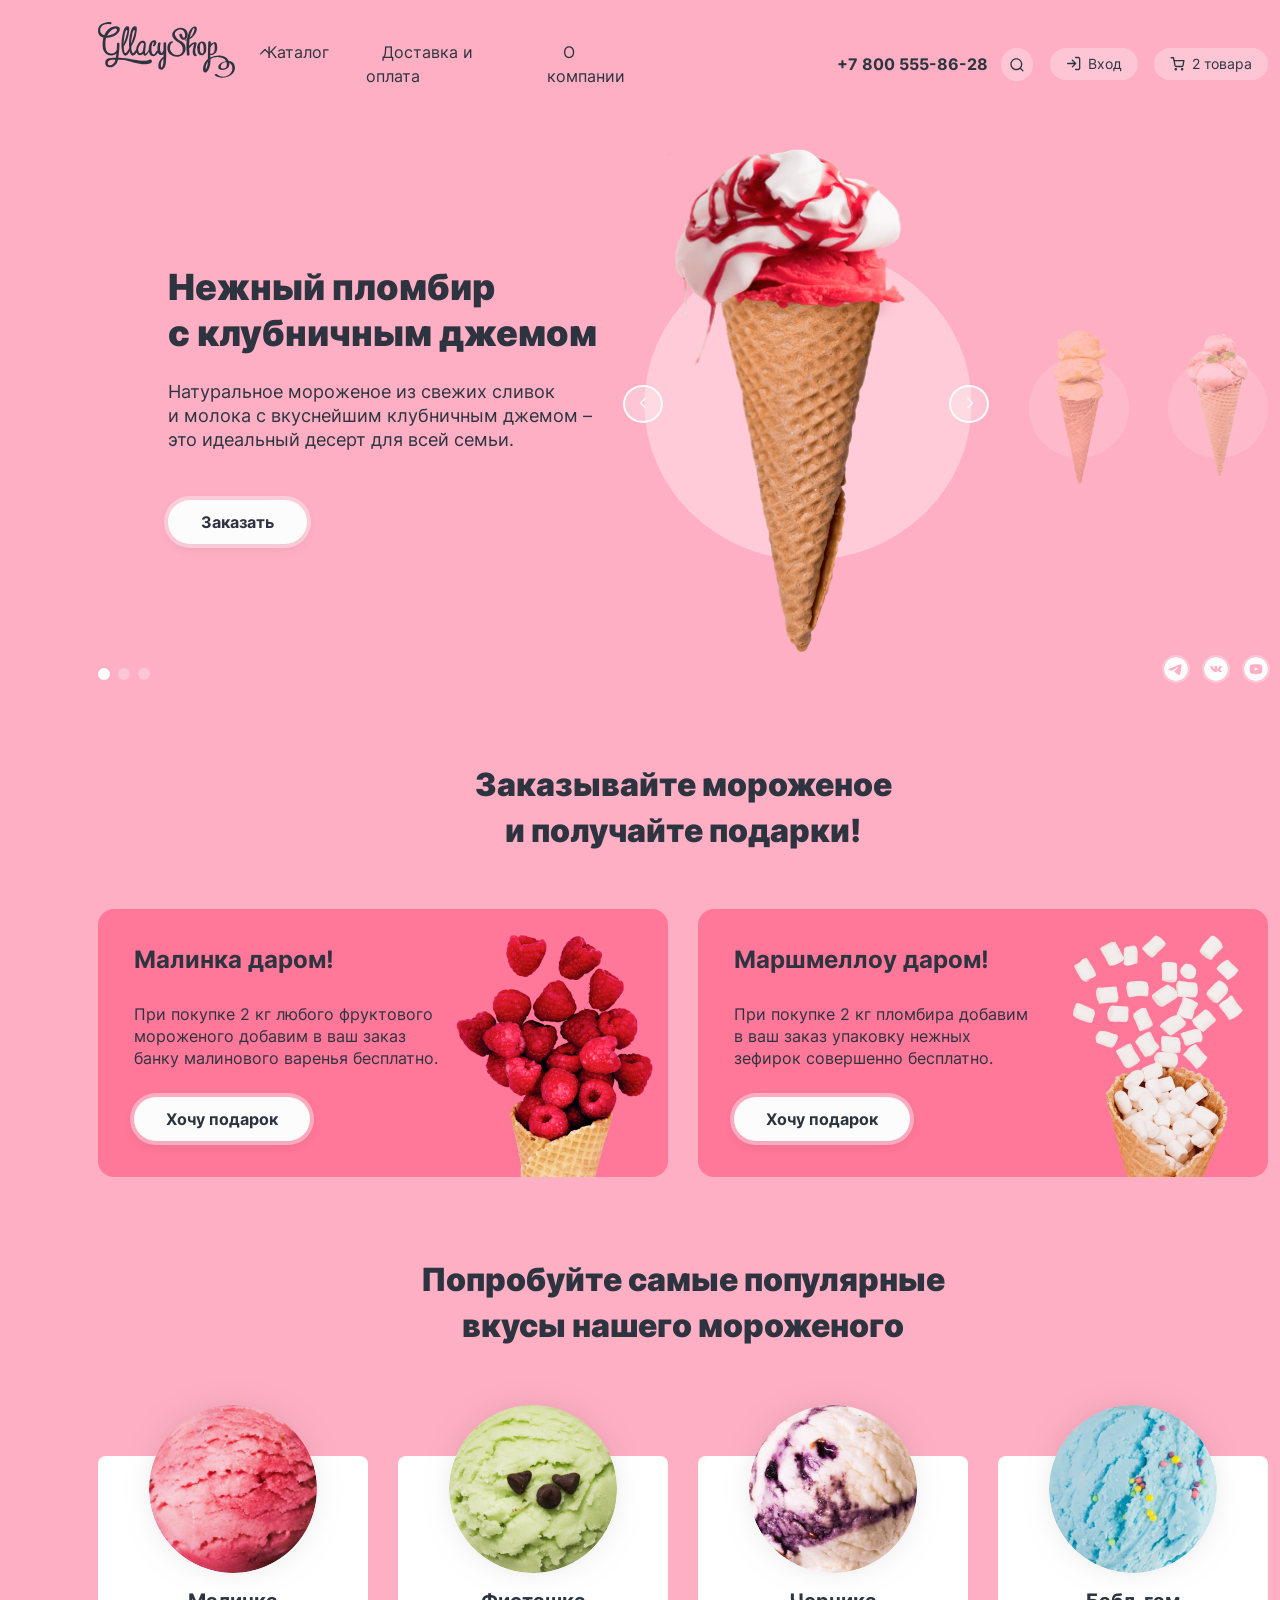
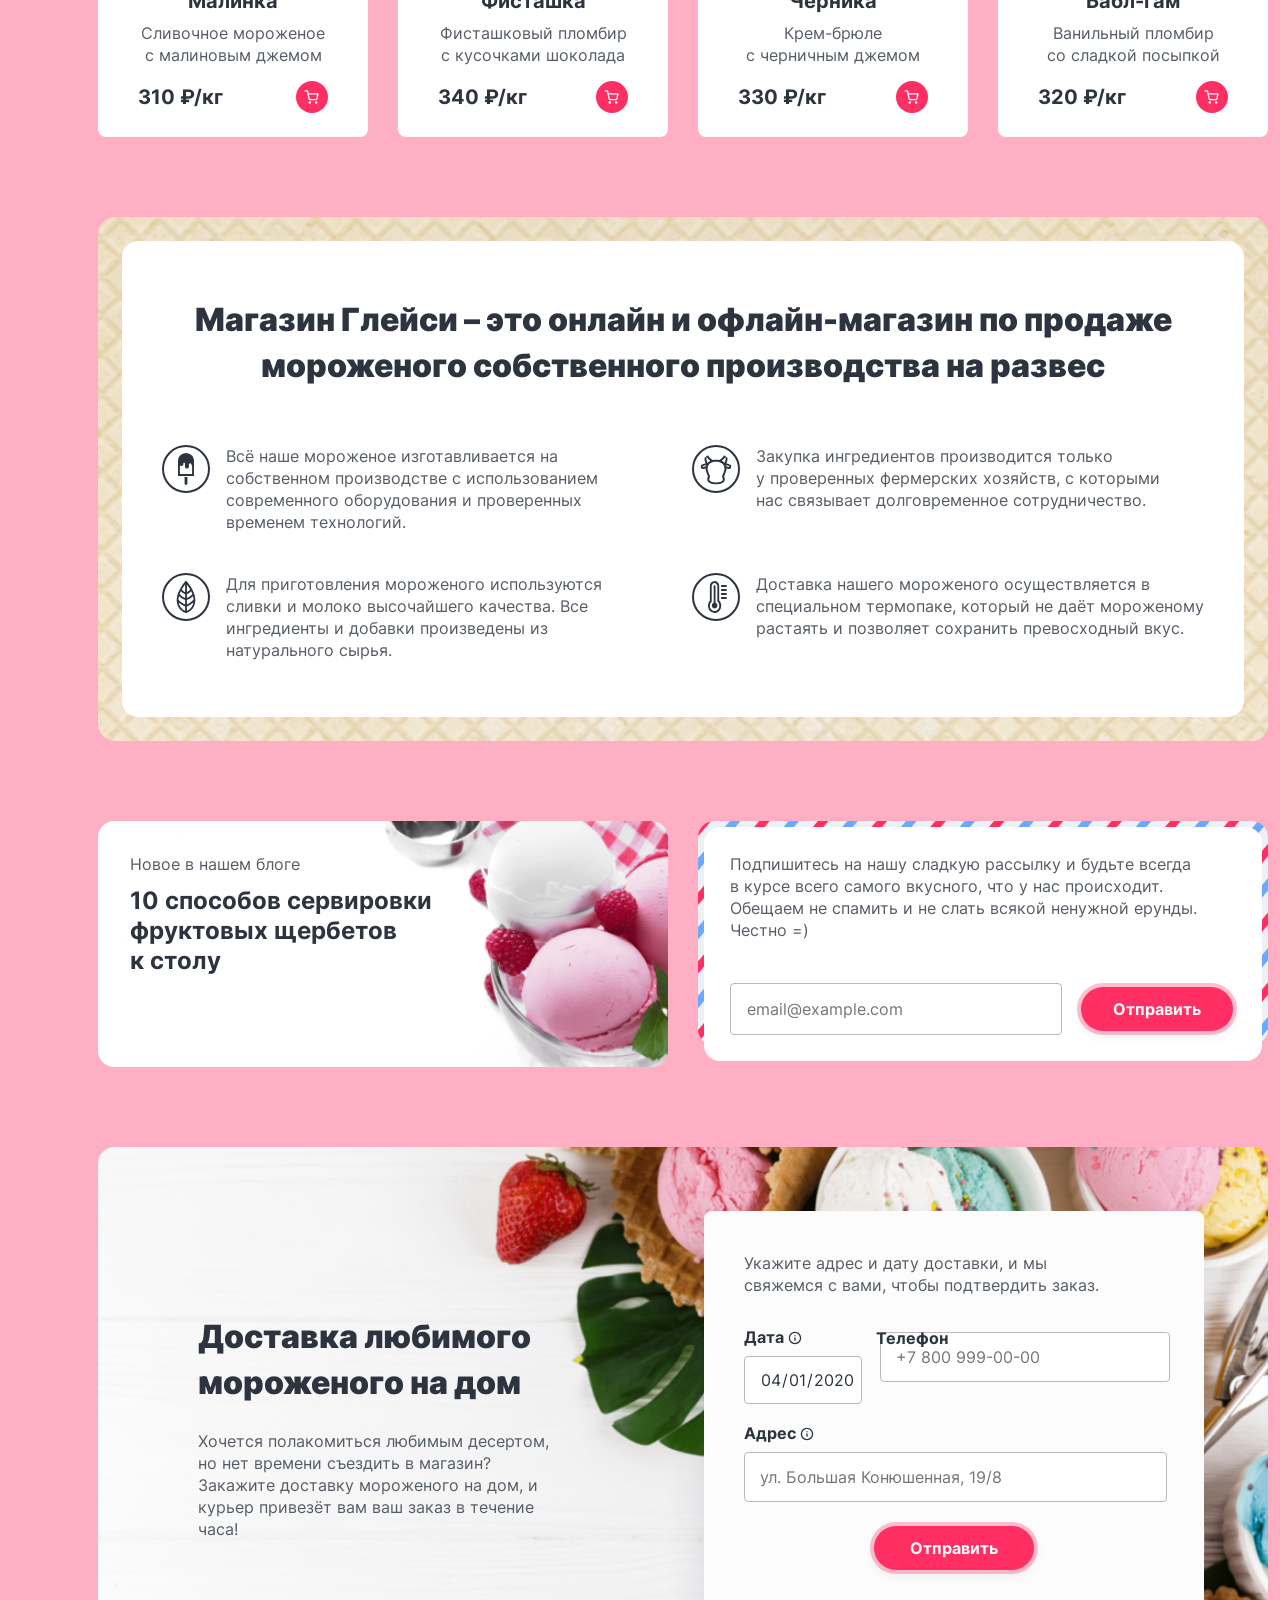
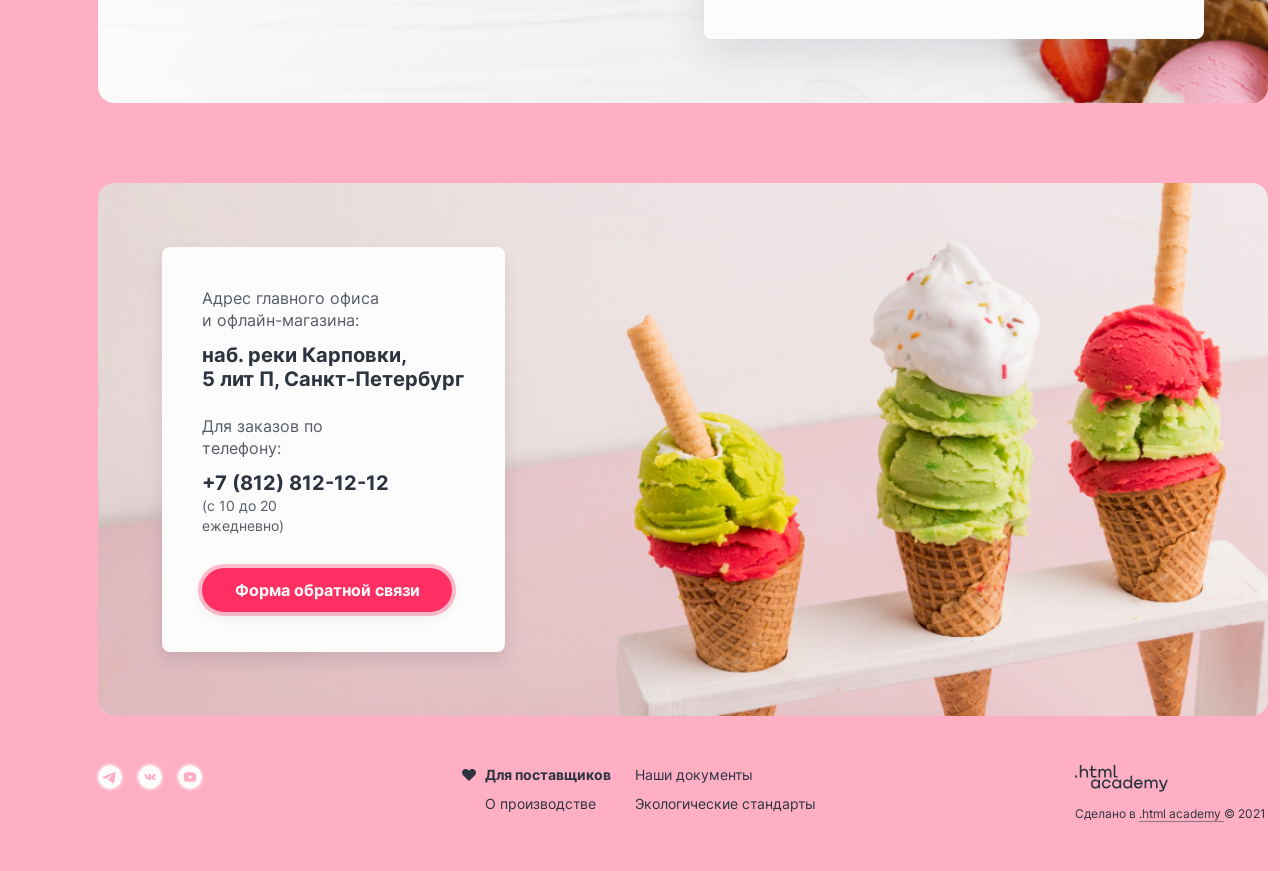
==== index.html @ 8f86711b "pixel-perfect: popovers + modal window" ====
<!DOCTYPE html>
<html lang="ru">
  <head>
    <meta charset="utf-8" />
    <meta name="viewport" content="width=device-width, initial-scale=1" />
    <title>HTML Academy: Глейси</title>
    <link rel="stylesheet" href="styles/styles.css" />
    <link rel="icon" href="favicon.ico" />
    <link rel="icon" type="image/png" href="images/favicon-32x32.png" />
  </head>
  <body class="slider-1">
    <header class="main-header">
      <div class="container">
        <nav class="navigation">
          <div class="main-navigation">
            <a class="main-logo" href="#">
              <img
                class="logo"
                src="images/logo-gllacy.svg"
                alt="Логотип магазина мороженного Глейси."
              />
            </a>
            <ul class="main-navigation-list">
              <!-- При добавлении класса active кнопка будет розовой + появится popover -->
              <li
                class="main-navigation-item tabs-item tabs-item--active tabs-item--dropdown"
              >
                <a
                  class="main-navigation-link tabs-item-link"
                  href="catalog.html"
                >
                  Каталог
                  <svg
                    class="dropdown-item-svg"
                    aria-label="Развернуть список."
                    xmlns="http://www.w3.org/2000/svg"
                    width="16"
                    height="17"
                    viewBox="0 0 16 17"
                    fill="none"
                  >
                    <path
                      fill-rule="evenodd"
                      clip-rule="evenodd"
                      d="M3.80812 7.05317C3.54777 6.79282 3.12566 6.79282 2.86531 7.05317C2.60496 7.31352 2.60496 7.73563 2.86531 7.99598L7.52565 12.6563C7.52771 12.6584 7.52979 12.6606 7.53189 12.6626C7.66259 12.7933 7.83404 12.8584 8.00534 12.8579C8.1753 12.8574 8.34511 12.7923 8.47478 12.6626C8.47687 12.6606 8.47894 12.6585 8.48099 12.6564L13.1414 7.99598C13.4017 7.73563 13.4017 7.31352 13.1414 7.05317C12.881 6.79282 12.4589 6.79282 12.1986 7.05317L8.00334 11.2484L3.80812 7.05317Z"
                      fill="#2D3440"
                    /></svg
                ></a>
                <!-- Catalog Dropdown List -->
                <div class="popover-dropdown popover-dropdown-close">
                  <ul class="tabs-dropdown-list">
                    <li class="tabs-dropdown-item new-items">
                      <a class="tabs-dropdown-item-link new-items-link" href="#"
                        >Новинки</a
                      >
                    </li>
                    <li class="tabs-dropdown-item">
                      <a class="tabs-dropdown-item-link" href="catalog.html"
                        >Сливочное</a
                      >
                    </li>
                    <li class="tabs-dropdown-item">
                      <a class="tabs-dropdown-item-link" href="">Щербеты</a>
                    </li>
                    <li class="tabs-dropdown-item">
                      <a class="tabs-dropdown-item-link" href=""
                        >Фруктовый лед</a
                      >
                    </li>
                    <li class="tabs-dropdown-item">
                      <a class="tabs-dropdown-item-link" href="">Мелорин</a>
                    </li>
                  </ul>
                </div>
              </li>
              <li class="main-navigation-item">
                <a class="main-navigation-link" href="">Доставка и оплата</a>
              </li>
              <li class="main-navigation-item">
                <a class="main-navigation-link" href="">О компании</a>
              </li>
            </ul>
          </div>
          <div class="user-navigation">
            <a class="contacts-phone" href="tel:+78005558628"
              >+7 800 555-86-28</a
            >
            <ul class="user-navigation-list">
              <!-- При добавлении класса active кнопка будет розовой + появится popover -->
              <li class="user-navigation-item user-navigation-item-search">
                <a
                  class="user-navigation-link user-navigation-link-search"
                  href="#"
                >
                  <svg
                    class="search"
                    aria-label="Поиск."
                    xmlns="http://www.w3.org/2000/svg"
                    width="16"
                    height="17"
                    viewBox="0 0 16 17"
                    fill="none"
                  >
                    <path
                      fill-rule="evenodd"
                      clip-rule="evenodd"
                      d="M2.66329 8.18794C2.66329 5.61061 4.75263 3.52128 7.32996 3.52128C9.90729 3.52128 11.9966 5.61061 11.9966 8.18794C11.9966 9.44522 11.4994 10.5864 10.6909 11.4255C10.6681 11.443 10.6461 11.4623 10.6252 11.4832C10.6043 11.5041 10.585 11.5261 10.5675 11.5489C9.72835 12.3574 8.58722 12.8546 7.32996 12.8546C4.75263 12.8546 2.66329 10.7653 2.66329 8.18794ZM11.0751 12.8759C10.0486 13.697 8.74662 14.1879 7.32996 14.1879C4.01625 14.1879 1.32996 11.5017 1.32996 8.18794C1.32996 4.87423 4.01625 2.18794 7.32996 2.18794C10.6437 2.18794 13.33 4.87423 13.33 8.18794C13.33 9.60463 12.839 10.9066 12.0179 11.9331L14.468 14.3832C14.7284 14.6436 14.7284 15.0657 14.468 15.326C14.2077 15.5864 13.7855 15.5864 13.5252 15.326L11.0751 12.8759Z"
                      fill="#2D3440"
                    />
                  </svg>
                </a>

                <!-- Все Popovers появляются при классе active -->
                <!-- Popover Search -->
                <div class="popover popover-search">
                  <div class="popover-search-content">
                    <div class="container-search-form">
                      <form
                        class="search-form"
                        action="https://echo.htmlacademy.ru/"
                        method="get"
                      >
                        <label class="search-label" for="search-gllacy">
                          <span class="visually-hidden">Search</span>
                          <input
                            class="field field-search"
                            type="search"
                            placeholder="Поиск по сайту"
                            name="search-gllacy"
                            id="search-gllacy"
                            required
                          />
                        </label>
                      </form>
                    </div>
                    <!-- При добавлении класса invalid для input - будет состояние ошибки -->

                    <!-- Disabled -->
                  </div>
                </div>
              </li>
              <!-- При добавлении класса active кнопка будет розовой + появится popover -->
              <li class="user-navigation-item user-navigation-item-enter">
                <a
                  class="user-navigation-link user-navigation-link-enter"
                  href="#"
                  ><svg
                    class="enter"
                    aria-label="Вход."
                    xmlns="http://www.w3.org/2000/svg"
                    width="16"
                    height="17"
                    viewBox="0 0 16 17"
                    fill="none"
                  >
                    <path
                      fill-rule="evenodd"
                      clip-rule="evenodd"
                      d="M9 2.52461C9 2.15642 9.29848 1.85794 9.66667 1.85794H12.3333C12.8638 1.85794 13.3725 2.06865 13.7475 2.44373C14.1226 2.8188 14.3333 3.32751 14.3333 3.85794V13.1913C14.3333 13.7217 14.1226 14.2304 13.7475 14.6055C13.3725 14.9806 12.8638 15.1913 12.3333 15.1913H9.66667C9.29848 15.1913 9 14.8928 9 14.5246C9 14.1564 9.29848 13.8579 9.66667 13.8579H12.3333C12.5101 13.8579 12.6797 13.7877 12.8047 13.6627C12.9298 13.5377 13 13.3681 13 13.1913V3.85794C13 3.68113 12.9298 3.51156 12.8047 3.38654C12.6797 3.26151 12.5101 3.19127 12.3333 3.19127H9.66667C9.29848 3.19127 9 2.8928 9 2.52461ZM5.86189 4.71987C6.12224 4.45952 6.54435 4.45952 6.8047 4.71987L10.1338 8.04897C10.1509 8.06579 10.1671 8.08353 10.1824 8.1021C10.2142 8.1409 10.2411 8.18246 10.2628 8.22589C10.3079 8.31575 10.3333 8.41721 10.3333 8.52461C10.3333 8.63323 10.3074 8.73579 10.2613 8.8264C10.241 8.86635 10.2164 8.90469 10.1876 8.94072C10.1708 8.96172 10.1527 8.98169 10.1335 9.0005L6.8047 12.3293C6.54435 12.5897 6.12224 12.5897 5.86189 12.3293C5.60154 12.069 5.60154 11.6469 5.86189 11.3865L8.05715 9.19127H1.66667C1.29848 9.19127 1 8.8928 1 8.52461C1 8.15642 1.29848 7.85794 1.66667 7.85794H8.05715L5.86189 5.66268C5.60154 5.40233 5.60154 4.98022 5.86189 4.71987Z"
                      fill="#2D3440"
                    /></svg
                  >Вход</a
                >
                <!-- Popover Enter -->
                <div class="popover popover-enter">
                  <div class="popover-enter-content">
                    <h2 class="popover-title">Личный кабинет</h2>
                    <div class="container-enter-form">
                      <form
                        class="enter-form"
                        action="https://echo.htmlacademy.ru/"
                        method="post"
                      >
                        <label class="enter-label" for="enter-gllacy">
                          <span class="visually-hidden">Email</span>
                          <input
                            class="field field-enter"
                            type="email"
                            placeholder="email@example.com"
                            name="enter-gllacy"
                            id="enter-gllacy"
                            required
                          />
                        </label>

                        <label class="enter-label" for="password-gllacy">
                          <span class="visually-hidden">Password</span>
                          <input
                            class="field field-enter field-enter-password"
                            type="password"
                            placeholder=""
                            name="password-gllacy"
                            id="password-gllacy"
                            required
                          />
                        </label>
                        <div class="popover-enter-bottom">
                          <button
                            class="popover-enter-button pink-button"
                            type="submit"
                          >
                            Войти
                          </button>
                          <div class="popover-help">
                            <a
                              class="popover-help-link restore-password"
                              href=""
                              >Забыли пароль?</a
                            >
                            <a class="popover-help-link registration" href=""
                              >Регистрация</a
                            >
                          </div>
                        </div>
                      </form>
                    </div>

                    <!-- При добавлении класса invalid для input - будет состояние ошибки -->
                  </div>
                </div>
              </li>
              <!-- При добавлении класса active кнопка будет розовой + появится popover -->
              <li class="user-navigation-item user-navigation-item-cart">
                <a
                  class="user-navigation-link user-navigation-link-cart"
                  href="#"
                  ><svg
                    class="cart"
                    aria-label="Корзина."
                    xmlns="http://www.w3.org/2000/svg"
                    width="16"
                    height="17"
                    viewBox="0 0 16 17"
                    fill="none"
                  >
                    <path
                      fill-rule="evenodd"
                      clip-rule="evenodd"
                      d="M1.16667 2.10794C0.798477 2.10794 0.5 2.40642 0.5 2.77461C0.5 3.1428 0.798477 3.44127 1.16667 3.44127H2.93794L3.40537 5.77666C3.40821 5.79461 3.41176 5.81232 3.416 5.82976L4.38338 10.6631L4.3835 10.6637C4.46706 11.0837 4.69562 11.4609 5.02921 11.7295C5.36111 11.9967 5.77595 12.1393 6.20183 12.1328H11.8225C12.2484 12.1393 12.6633 11.9967 12.9952 11.7295C13.3289 11.4608 13.5575 11.0833 13.641 10.6631L13.641 10.6631L13.642 10.6581L14.5691 5.79666C14.6063 5.60149 14.5545 5.39989 14.4279 5.24681C14.3012 5.09372 14.1129 5.00511 13.9142 5.00511H4.61072L4.1381 2.64377C4.07574 2.3322 3.80215 2.10794 3.4844 2.10794H1.16667ZM5.69098 10.4024L4.87759 6.33844H13.1084L12.3328 10.4053C12.31 10.5178 12.2485 10.6188 12.1591 10.6909C12.0691 10.7633 11.9565 10.8018 11.841 10.7996L11.841 10.7994H11.8282H6.19614V10.7993L6.18337 10.7996C6.06787 10.8018 5.95528 10.7633 5.8653 10.6909C5.77531 10.6184 5.71368 10.5166 5.69117 10.4033L5.69098 10.4024ZM4.55739 14.3634C4.55739 13.6754 5.1151 13.1177 5.80307 13.1177C6.49105 13.1177 7.04876 13.6754 7.04876 14.3634C7.04876 15.0513 6.49105 15.6091 5.80307 15.6091C5.1151 15.6091 4.55739 15.0513 4.55739 14.3634ZM10.9307 14.3634C10.9307 13.6754 11.4884 13.1177 12.1764 13.1177C12.8644 13.1177 13.4221 13.6754 13.4221 14.3634C13.4221 15.0513 12.8644 15.6091 12.1764 15.6091C11.4884 15.6091 10.9307 15.0513 10.9307 14.3634Z"
                      fill="#2D3440"
                    /></svg
                  >2 товара</a
                >
                <!-- Popover  Cart 2 Товара-->
                <div class="popover popover-cart">
                  <div class="popover-cart-content">
                    <h2 class="popover-title">Корзина</h2>
                    <ul class="popover-list">
                      <li class="popover-item">
                        <a class="popover-link" href="#">
                          <img
                            class="popover-image"
                            src="images/product-1.jpg"
                            alt="Сливочное мороженое с малиновым джемом."
                            width="46"
                            height="46"
                          />
                          <div class="popover-item-description">
                            <p class="popover-item-title">Малинка</p>
                            <p class="popover-item-amount">1 кг х 310 ₽</p>
                          </div>
                        </a>
                        <p class="popover-item-price">310 ₽</p>
                        <button class="popover-item-close" type="button">
                          <svg
                            class="popover-item-cross"
                            xmlns="http://www.w3.org/2000/svg"
                            width="16"
                            height="16"
                            viewBox="0 0 16 16"
                            fill="none"
                          >
                            <path
                              fill-rule="evenodd"
                              clip-rule="evenodd"
                              d="M12.803 4.13807C13.0634 3.87772 13.0634 3.45561 12.803 3.19526C12.5427 2.93491 12.1206 2.93491 11.8602 3.19526L7.99914 7.05633L4.13807 3.19526C3.87772 2.93491 3.45561 2.93491 3.19526 3.19526C2.93491 3.45561 2.93491 3.87772 3.19526 4.13807L7.05633 7.99914L3.19526 11.8602C2.93491 12.1206 2.93491 12.5427 3.19526 12.803C3.45561 13.0634 3.87772 13.0634 4.13807 12.803L7.99914 8.94195L11.8602 12.803C12.1206 13.0634 12.5427 13.0634 12.803 12.803C13.0634 12.5427 13.0634 12.1206 12.803 11.8602L8.94195 7.99914L12.803 4.13807Z"
                              fill="#2D3440"
                            />
                          </svg>
                        </button>
                      </li>
                      <li class="popover-item">
                        <a class="popover-link" href="#">
                          <img
                            class="popover-image"
                            src="images/product-4.jpg"
                            alt="Ванильный пломбир со сладкой посыпкой."
                            width="46"
                            height="46"
                          />
                          <div class="popover-item-description">
                            <p class="popover-item-title">Бабл-гам</p>
                            <p class="popover-item-amount">1,5 кг х 320 ₽</p>
                          </div>
                        </a>
                        <p class="popover-item-price">480 ₽</p>
                        <button class="popover-item-close" type="button">
                          <svg
                            class="popover-item-cross"
                            xmlns="http://www.w3.org/2000/svg"
                            width="16"
                            height="16"
                            viewBox="0 0 16 16"
                            fill="none"
                          >
                            <path
                              fill-rule="evenodd"
                              clip-rule="evenodd"
                              d="M12.803 4.13807C13.0634 3.87772 13.0634 3.45561 12.803 3.19526C12.5427 2.93491 12.1206 2.93491 11.8602 3.19526L7.99914 7.05633L4.13807 3.19526C3.87772 2.93491 3.45561 2.93491 3.19526 3.19526C2.93491 3.45561 2.93491 3.87772 3.19526 4.13807L7.05633 7.99914L3.19526 11.8602C2.93491 12.1206 2.93491 12.5427 3.19526 12.803C3.45561 13.0634 3.87772 13.0634 4.13807 12.803L7.99914 8.94195L11.8602 12.803C12.1206 13.0634 12.5427 13.0634 12.803 12.803C13.0634 12.5427 13.0634 12.1206 12.803 11.8602L8.94195 7.99914L12.803 4.13807Z"
                              fill="#2D3440"
                            />
                          </svg>
                        </button>
                      </li>
                    </ul>
                    <div class="popover-bottom">
                      <a class="popover-cart-button-link pink-button">
                        Оформить заказ
                      </a>
                      <span class="sum">Итого: 790 ₽</span>
                    </div>
                  </div>
                </div>

                <!-- Popover Cart Empty-->
                <!-- <div class="popover popover-empty">
                  <div class="popover-cart-empty">
                    <p class="title-empty">Ваша корзина пока пуста</p>
                  </div>
                </div> -->
              </li>
            </ul>
          </div>
        </nav>
      </div>
    </header>
    <main class="main-content">
      <h1 class="visually-hidden">Gllacy</h1>

      <!-- New List  -->
      <!-- Slider -->
      <section class="slider">
        <h2 class="visually-hidden">Слайдер</h2>
        <div class="slider-items">
          <div class="slider-description">
            <div class="slider-item current">
              <h3 class="slider-item-title">
                Нежный пломбир с&nbsp;клубничным джемом
              </h3>
              <p class="slider-item-description">
                Натуральное мороженое из свежих сливок и&nbsp;молока с
                вкуснейшим клубничным джемом – это идеальный десерт для всей
                семьи.
              </p>
              <button class="slider-item-button white-button" type="button">
                Заказать
              </button>
            </div>
            <div class="slider-item">
              <h3 class="slider-item-title">
                Сливочное мороженое со вкусом банана
              </h3>
              <p class="slider-item-description">
                Сливочное мороженое с ярким банановым вкусом подарит вам
                свежесть и наслаждение даже в самый жаркий летний день.
              </p>
              <button class="slider-item-button white-button" type="button">
                Заказать
              </button>
            </div>
            <div class="slider-item">
              <h3 class="slider-item-title">
                Карамельный пломбир с маршмеллоу
              </h3>
              <p class="slider-item-description">
                Необычный сладкий десерт с карамельным топпингом и кусочками
                зефира завоюет сердца сладкоежек всех возрастов.
              </p>
              <button class="slider-item-button white-button" type="button">
                Заказать
              </button>
            </div>
          </div>

          <!-- Slider Image -->
          <div class="slider-images">
            <div class="slider-image current">
              <img
                src="images/slider-1.png"
                alt="Нежный пломбир с клубничным джемом."
              />
            </div>
            <div class="slider-image">
              <img
                src="images/slider-2.png"
                alt="Сливочное мороженое со вкусом банана."
              />
            </div>
            <div class="slider-image">
              <img
                src="images/slider-3.png"
                alt="Карамельный пломбир с маршмеллоу."
              />
            </div>
          </div>
        </div>

        <!-- Slider Pagination -->
        <div class="slider-pagination">
          <button
            class="slider-pagination-button current"
            type="button"
            aria-label="Первый товар."
          ></button>
          <button
            class="slider-pagination-button"
            type="button"
            aria-label="Второй товар."
          ></button>
          <button
            class="slider-pagination-button"
            type="button"
            aria-label="Третий товар."
          ></button>
        </div>

        <!-- Slider Navigation -->
        <div class="slider-nav">
          <button class="slider-nav-button slider-prev" type="button">
            <span class="visually-hidden">Предыдущий товар</span>
            <svg
              class="slider-nav-arrow"
              aria-label="Предыдущий товар."
              xmlns="http://www.w3.org/2000/svg"
              width="17"
              height="16"
              viewBox="0 0 17 16"
              fill="none"
            >
              <path
                fill-rule="evenodd"
                clip-rule="evenodd"
                d="M9.71044 13.1352C9.97014 13.3949 10.3912 13.3949 10.6509 13.1352C10.9106 12.8755 10.9106 12.4545 10.6509 12.1948L6.44961 7.99351L10.6509 3.79219C10.9106 3.53249 10.9106 3.11144 10.6509 2.85174C10.3912 2.59204 9.97017 2.59204 9.71048 2.85174L5.04176 7.52045C5.04081 7.52139 5.03987 7.52233 5.03892 7.52328C4.77922 7.78298 4.77922 8.20403 5.03892 8.46373L9.71044 13.1352Z"
                fill="#FCFCFC"
              />
            </svg>
          </button>

          <button class="slider-nav-button slider-next" type="button">
            <span class="visually-hidden">Следующий товар</span>
            <svg
              class="slider-nav-arrow"
              aria-label="Следующий товар."
              xmlns="http://www.w3.org/2000/svg"
              width="17"
              height="16"
              viewBox="0 0 17 16"
              fill="none"
            >
              <path
                fill-rule="evenodd"
                clip-rule="evenodd"
                d="M7.28956 2.86476C7.02986 2.60506 6.60881 2.60506 6.34911 2.86476C6.08941 3.12446 6.08941 3.54551 6.34911 3.80521L10.5504 8.00649L6.34907 12.2078C6.08937 12.4675 6.08937 12.8886 6.34907 13.1483C6.60877 13.408 7.02982 13.408 7.28952 13.1483L11.9582 8.47955C11.9592 8.47861 11.9601 8.47767 11.9611 8.47672C12.2208 8.21702 12.2208 7.79597 11.9611 7.53627L7.28956 2.86476Z"
                fill="#FCFCFC"
              />
            </svg>
          </button>
        </div>

        <!-- Slider Social -->
        <div class="slider-item-social">
          <ul class="social-list">
            <li class="social-item">
              <a class="social-link" href="">
                <!-- <a class="social-link" href="https://t.me/htmlacademy"> -->
                <svg
                  class="social telegram"
                  aria-label="Телеграм."
                  xmlns="http://www.w3.org/2000/svg"
                  width="24"
                  height="24"
                  viewBox="0 0 16 16"
                  fill="none"
                >
                  <path
                    fill-rule="evenodd"
                    clip-rule="evenodd"
                    d="M16 8C16 12.418 12.418 16 8 16C3.582 16 0 12.418 0 8C0 3.582 3.582 0 8 0C12.418 0 16 3.582 16 8ZM8.28667 5.906C7.50867 6.22933 5.95333 6.89933 3.62133 7.91533C3.24267 8.066 3.044 8.21333 3.026 8.35733C2.99533 8.60133 3.30067 8.69733 3.71533 8.82733C3.772 8.84533 3.83067 8.86333 3.89067 8.88333C4.29933 9.016 4.84867 9.17133 5.134 9.17733C5.39333 9.18267 5.68267 9.076 6.002 8.85733C8.18067 7.386 9.30533 6.64267 9.376 6.62667C9.426 6.61533 9.49533 6.60067 9.542 6.64267C9.58867 6.684 9.584 6.76267 9.57933 6.784C9.54867 6.91267 8.35267 8.02533 7.73267 8.60133C7.53933 8.78067 7.40267 8.908 7.37467 8.93733C7.312 9.002 7.248 9.064 7.18667 9.12333C6.80667 9.48867 6.52267 9.76333 7.20267 10.2113C7.52933 10.4267 7.79067 10.6047 8.05133 10.782C8.336 10.976 8.62 11.1693 8.988 11.4107C9.08133 11.472 9.17067 11.5353 9.258 11.5973C9.58933 11.834 9.88733 12.046 10.2553 12.0127C10.4687 11.9927 10.69 11.792 10.802 11.1927C11.0667 9.77533 11.588 6.706 11.7087 5.44067C11.716 5.33561 11.7115 5.23006 11.6953 5.126C11.6856 5.04195 11.6447 4.96462 11.5807 4.90933C11.4853 4.83133 11.3373 4.81467 11.2707 4.816C10.97 4.82133 10.5087 4.982 8.28667 5.906Z"
                    fill="#FCFCFC"
                  />
                </svg>
              </a>
            </li>
            <li class="social-item">
              <a class="social-link" href="https://vk.com/htmlacademy">
                <svg
                  class="social vk"
                  aria-label="ВКонтакте."
                  xmlns="http://www.w3.org/2000/svg"
                  width="24"
                  height="24"
                  viewBox="0 0 16 16"
                  fill="none"
                >
                  <path
                    fill-rule="evenodd"
                    clip-rule="evenodd"
                    d="M16 8C16 12.4183 12.4183 16 8 16C3.58172 16 0 12.4183 0 8C0 3.58172 3.58172 0 8 0C12.4183 0 16 3.58172 16 8ZM8.39228 9.98325H7.91409C7.91409 9.98325 6.85898 10.0389 5.92986 9.19111C4.91657 8.26636 4.02166 6.43135 4.02166 6.43135C4.02166 6.43135 3.97008 6.31103 4.02612 6.25287C4.08911 6.18748 4.2607 6.18329 4.2607 6.18329L5.40378 6.17672C5.40378 6.17672 5.51151 6.19252 5.58862 6.24211C5.65216 6.28304 5.68778 6.35957 5.68778 6.35957C5.68778 6.35957 5.87252 6.76907 6.11721 7.13954C6.59475 7.86277 6.81717 8.02097 6.97932 7.94349C7.21553 7.8305 7.14472 6.92108 7.14472 6.92108C7.14472 6.92108 7.14907 6.59097 7.0258 6.44401C6.93034 6.33007 6.75027 6.29685 6.67077 6.28752C6.60647 6.28 6.71204 6.14912 6.84888 6.09038C7.05458 6.00205 7.41787 5.99701 7.84708 6.00091C8.18147 6.00386 8.2777 6.02214 8.40846 6.04984C8.71183 6.11404 8.70237 6.31976 8.68196 6.76362C8.67586 6.89625 8.66879 7.05014 8.66879 7.22787C8.66879 7.26786 8.66746 7.31048 8.66609 7.35433C8.659 7.58166 8.65089 7.84192 8.82159 7.93863C8.90913 7.98813 9.1233 7.94606 9.65894 7.14887C9.91286 6.77107 10.1032 6.32683 10.1032 6.32683C10.1032 6.32683 10.1448 6.24763 10.2095 6.21365C10.2756 6.179 10.3648 6.18966 10.3648 6.18966L11.5677 6.1831C11.5677 6.1831 11.9291 6.14531 11.9877 6.28828C12.049 6.43839 11.8526 6.78887 11.3611 7.36294C10.8976 7.90445 10.6707 8.10579 10.6886 8.2824C10.7018 8.41323 10.8493 8.53049 11.1343 8.76238C11.7265 9.24409 11.8843 9.49702 11.9218 9.55713C11.9248 9.56199 11.9271 9.56559 11.9287 9.56795C12.1937 9.95308 11.6348 9.98325 11.6348 9.98325L10.5665 9.99629C10.5665 9.99629 10.3369 10.0362 10.0347 9.85427C9.87671 9.75923 9.72223 9.60401 9.57505 9.45612C9.35005 9.23004 9.1421 9.02109 8.96463 9.07041C8.66683 9.15322 8.67617 9.71559 8.67617 9.71559C8.67617 9.71559 8.67834 9.83571 8.61046 9.89968C8.53672 9.96936 8.39228 9.98325 8.39228 9.98325Z"
                    fill="#FCFCFC"
                  />
                </svg>
              </a>
            </li>
            <li class="social-item">
              <a
                class="social-link"
                href="https://www.youtube.com/user/htmlacademyru"
              >
                <svg
                  class="social youtube"
                  aria-label="Ютуб."
                  xmlns="http://www.w3.org/2000/svg"
                  width="24"
                  height="24"
                  viewBox="0 0 16 16"
                  fill="none"
                >
                  <path
                    d="M9.33583 7.86083L7.46417 6.9875C7.30083 6.91167 7.16667 6.99667 7.16667 7.1775V8.8225C7.16667 9.00333 7.30083 9.08833 7.46417 9.0125L9.335 8.13917C9.49917 8.0625 9.49917 7.9375 9.33583 7.86083ZM8 0C3.58167 0 0 3.58167 0 8C0 12.4183 3.58167 16 8 16C12.4183 16 16 12.4183 16 8C16 3.58167 12.4183 0 8 0ZM8 11.25C3.905 11.25 3.83333 10.8808 3.83333 8C3.83333 5.11917 3.905 4.75 8 4.75C12.095 4.75 12.1667 5.11917 12.1667 8C12.1667 10.8808 12.095 11.25 8 11.25Z"
                    fill="#FCFCFC"
                  />
                </svg>
              </a>
            </li>
          </ul>
        </div>
      </section>

      <!-- Promotion -->
      <section class="promotion">
        <h2 class="promotion-main-title section-title">
          Заказывайте мороженое и получайте подарки!
        </h2>

        <ul class="promotion-list">
          <li class="promotion-item">
            <div class="promotion-text">
              <h3 class="promotion-title">Малинка даром!</h3>
              <p class="promotion-description">
                При покупке 2 кг любого фруктового мороженого добавим в ваш
                заказ банку малинового варенья бесплатно.
              </p>
              <button class="promotion-button white-button" type="button">
                Хочу подарок
              </button>
            </div>

            <img
              class="promotion-image"
              width="219"
              height="268"
              src="images/gift-1.png"
              alt="Свежая малинка."
            />
          </li>
          <li class="promotion-item">
            <div class="promotion-text">
              <h3 class="promotion-title">Маршмеллоу даром!</h3>
              <p class="promotion-description">
                При покупке 2 кг пломбира добавим в&nbsp;ваш заказ упаковку
                нежных зефирок совершенно бесплатно.
              </p>
              <button class="promotion-button white-button" type="button">
                Хочу подарок
              </button>
            </div>

            <img
              class="promotion-image"
              width="219"
              height="268"
              src="images/gift-2.png"
              alt="Россыпь маршмеллоу."
            />
          </li>
        </ul>
      </section>

      <!-- Popular product-->
      <section class="popular-product">
        <h2 class="product-title section-title">
          Попробуйте самые популярные вкусы нашего мороженого
        </h2>
        <ul class="product-list">
          <li class="product-card">
            <a class="product-card-image-link" href="#">
              <img
                class="product-image"
                width="168"
                height="168"
                src="images/product-1.jpg"
                alt="Сливочное мороженое с малиновым джемом."
              />
            </a>
            <div class="product-container">
              <div class="product-text">
                <a class="product-card-title-link" href="">
                  <h3 class="product-card-title">Малинка</h3>
                </a>
                <p class="product-card-description">
                  Сливочное мороженое с малиновым джемом
                </p>
                <div class="buy">
                  <span class="product-price">310 ₽/кг</span>
                  <button class="product-buy" type="button">
                    <svg
                      class="product-cart-icon"
                      aria-label="Добавить товар в корзину."
                      xmlns="http://www.w3.org/2000/svg"
                      width="16"
                      height="16"
                      viewBox="0 0 16 16"
                      fill="none"
                    >
                      <path
                        fill-rule="evenodd"
                        clip-rule="evenodd"
                        d="M1.16667 1.25C0.798477 1.25 0.5 1.54848 0.5 1.91667C0.5 2.28486 0.798477 2.58333 1.16667 2.58333H2.93794L3.40537 4.91872C3.40821 4.93667 3.41176 4.95438 3.416 4.97182L4.38338 9.80515L4.3835 9.80571C4.46706 10.2257 4.69562 10.603 5.02921 10.8715C5.36111 11.1387 5.77595 11.2813 6.20183 11.2748H11.8225C12.2484 11.2813 12.6633 11.1387 12.9952 10.8715C13.3289 10.6029 13.5575 10.2254 13.641 9.80515L13.641 9.80515L13.642 9.80016L14.5691 4.93872C14.6063 4.74355 14.5545 4.54195 14.4279 4.38887C14.3012 4.23578 14.1129 4.14716 13.9142 4.14716H4.61072L4.1381 1.78583C4.07574 1.47426 3.80215 1.25 3.4844 1.25H1.16667ZM5.69098 9.54444L4.87759 5.4805H13.1084L12.3328 9.54736C12.31 9.65988 12.2485 9.7609 12.1591 9.83291C12.0691 9.90535 11.9565 9.94383 11.841 9.94162L11.841 9.94149H11.8282H6.19614V9.94137L6.18337 9.94162C6.06787 9.94383 5.95528 9.90535 5.8653 9.83291C5.77531 9.76048 5.71368 9.6587 5.69117 9.5454L5.69098 9.54444ZM4.55739 13.5054C4.55739 12.8175 5.1151 12.2597 5.80307 12.2597C6.49105 12.2597 7.04876 12.8175 7.04876 13.5054C7.04876 14.1934 6.49105 14.7511 5.80307 14.7511C5.1151 14.7511 4.55739 14.1934 4.55739 13.5054ZM10.9307 13.5054C10.9307 12.8175 11.4884 12.2597 12.1764 12.2597C12.8644 12.2597 13.4221 12.8175 13.4221 13.5054C13.4221 14.1934 12.8644 14.7511 12.1764 14.7511C11.4884 14.7511 10.9307 14.1934 10.9307 13.5054Z"
                        fill="#FCFCFC"
                      />
                    </svg>
                  </button>
                </div>
              </div>
            </div>
          </li>
          <li class="product-card">
            <a class="product-card-image-link" href="#"
              ><img
                class="product-image"
                width="168"
                height="168"
                src="images/product-2.jpg"
                alt="Фисташковый пломбир с кусочками шоколада."
            /></a>
            <div class="product-container">
              <div class="product-text">
                <a class="product-card-title-link" href=""
                  ><h3 class="product-card-title">Фисташка</h3></a
                >
                <p class="product-card-description">
                  Фисташковый пломбир с кусочками шоколада
                </p>
                <div class="buy">
                  <span class="product-price">340 ₽/кг</span>
                  <button class="product-buy" type="button">
                    <svg
                      class="product-cart-icon"
                      aria-label="Добавить товар в корзину."
                      xmlns="http://www.w3.org/2000/svg"
                      width="16"
                      height="16"
                      viewBox="0 0 16 16"
                      fill="none"
                    >
                      <path
                        fill-rule="evenodd"
                        clip-rule="evenodd"
                        d="M1.16667 1.25C0.798477 1.25 0.5 1.54848 0.5 1.91667C0.5 2.28486 0.798477 2.58333 1.16667 2.58333H2.93794L3.40537 4.91872C3.40821 4.93667 3.41176 4.95438 3.416 4.97182L4.38338 9.80515L4.3835 9.80571C4.46706 10.2257 4.69562 10.603 5.02921 10.8715C5.36111 11.1387 5.77595 11.2813 6.20183 11.2748H11.8225C12.2484 11.2813 12.6633 11.1387 12.9952 10.8715C13.3289 10.6029 13.5575 10.2254 13.641 9.80515L13.641 9.80515L13.642 9.80016L14.5691 4.93872C14.6063 4.74355 14.5545 4.54195 14.4279 4.38887C14.3012 4.23578 14.1129 4.14716 13.9142 4.14716H4.61072L4.1381 1.78583C4.07574 1.47426 3.80215 1.25 3.4844 1.25H1.16667ZM5.69098 9.54444L4.87759 5.4805H13.1084L12.3328 9.54736C12.31 9.65988 12.2485 9.7609 12.1591 9.83291C12.0691 9.90535 11.9565 9.94383 11.841 9.94162L11.841 9.94149H11.8282H6.19614V9.94137L6.18337 9.94162C6.06787 9.94383 5.95528 9.90535 5.8653 9.83291C5.77531 9.76048 5.71368 9.6587 5.69117 9.5454L5.69098 9.54444ZM4.55739 13.5054C4.55739 12.8175 5.1151 12.2597 5.80307 12.2597C6.49105 12.2597 7.04876 12.8175 7.04876 13.5054C7.04876 14.1934 6.49105 14.7511 5.80307 14.7511C5.1151 14.7511 4.55739 14.1934 4.55739 13.5054ZM10.9307 13.5054C10.9307 12.8175 11.4884 12.2597 12.1764 12.2597C12.8644 12.2597 13.4221 12.8175 13.4221 13.5054C13.4221 14.1934 12.8644 14.7511 12.1764 14.7511C11.4884 14.7511 10.9307 14.1934 10.9307 13.5054Z"
                        fill="#FCFCFC"
                      />
                    </svg>
                  </button>
                </div>
              </div>
            </div>
          </li>
          <li class="product-card">
            <a class="product-card-image-link" href="#"
              ><img
                class="product-image"
                width="168"
                height="168"
                src="images/product-3.jpg"
                alt="Крем-брюле с черничным джемом."
            /></a>
            <div class="product-container">
              <div class="product-text">
                <a class="product-card-title-link" href=""
                  ><h3 class="product-card-title">Черника</h3></a
                >
                <p class="product-card-description">
                  Крем-брюле с&nbsp;черничным джемом
                </p>
                <div class="buy">
                  <span class="product-price">330 ₽/кг</span>
                  <button class="product-buy" type="button">
                    <svg
                      class="product-cart-icon"
                      aria-label="Добавить товар в корзину."
                      xmlns="http://www.w3.org/2000/svg"
                      width="16"
                      height="16"
                      viewBox="0 0 16 16"
                      fill="none"
                    >
                      <path
                        fill-rule="evenodd"
                        clip-rule="evenodd"
                        d="M1.16667 1.25C0.798477 1.25 0.5 1.54848 0.5 1.91667C0.5 2.28486 0.798477 2.58333 1.16667 2.58333H2.93794L3.40537 4.91872C3.40821 4.93667 3.41176 4.95438 3.416 4.97182L4.38338 9.80515L4.3835 9.80571C4.46706 10.2257 4.69562 10.603 5.02921 10.8715C5.36111 11.1387 5.77595 11.2813 6.20183 11.2748H11.8225C12.2484 11.2813 12.6633 11.1387 12.9952 10.8715C13.3289 10.6029 13.5575 10.2254 13.641 9.80515L13.641 9.80515L13.642 9.80016L14.5691 4.93872C14.6063 4.74355 14.5545 4.54195 14.4279 4.38887C14.3012 4.23578 14.1129 4.14716 13.9142 4.14716H4.61072L4.1381 1.78583C4.07574 1.47426 3.80215 1.25 3.4844 1.25H1.16667ZM5.69098 9.54444L4.87759 5.4805H13.1084L12.3328 9.54736C12.31 9.65988 12.2485 9.7609 12.1591 9.83291C12.0691 9.90535 11.9565 9.94383 11.841 9.94162L11.841 9.94149H11.8282H6.19614V9.94137L6.18337 9.94162C6.06787 9.94383 5.95528 9.90535 5.8653 9.83291C5.77531 9.76048 5.71368 9.6587 5.69117 9.5454L5.69098 9.54444ZM4.55739 13.5054C4.55739 12.8175 5.1151 12.2597 5.80307 12.2597C6.49105 12.2597 7.04876 12.8175 7.04876 13.5054C7.04876 14.1934 6.49105 14.7511 5.80307 14.7511C5.1151 14.7511 4.55739 14.1934 4.55739 13.5054ZM10.9307 13.5054C10.9307 12.8175 11.4884 12.2597 12.1764 12.2597C12.8644 12.2597 13.4221 12.8175 13.4221 13.5054C13.4221 14.1934 12.8644 14.7511 12.1764 14.7511C11.4884 14.7511 10.9307 14.1934 10.9307 13.5054Z"
                        fill="#FCFCFC"
                      />
                    </svg>
                  </button>
                </div>
              </div>
            </div>
          </li>
          <li class="product-card">
            <a class="product-card-image-link" href="#"
              ><img
                class="product-image"
                width="168"
                height="168"
                src="images/product-4.jpg"
                alt="Ванильный пломбир со сладкой посыпкой."
            /></a>
            <div class="product-container">
              <div class="product-text">
                <a class="product-card-title-link" href=""
                  ><h3 class="product-card-title">Бабл-гам</h3></a
                >
                <p class="product-card-description">
                  Ванильный пломбир со&nbsp;сладкой посыпкой
                </p>
                <div class="buy">
                  <span class="product-price">320 ₽/кг</span>
                  <button class="product-buy" type="button">
                    <svg
                      class="product-cart-icon"
                      aria-label="Добавить товар в корзину."
                      xmlns="http://www.w3.org/2000/svg"
                      width="16"
                      height="16"
                      viewBox="0 0 16 16"
                      fill="none"
                    >
                      <path
                        fill-rule="evenodd"
                        clip-rule="evenodd"
                        d="M1.16667 1.25C0.798477 1.25 0.5 1.54848 0.5 1.91667C0.5 2.28486 0.798477 2.58333 1.16667 2.58333H2.93794L3.40537 4.91872C3.40821 4.93667 3.41176 4.95438 3.416 4.97182L4.38338 9.80515L4.3835 9.80571C4.46706 10.2257 4.69562 10.603 5.02921 10.8715C5.36111 11.1387 5.77595 11.2813 6.20183 11.2748H11.8225C12.2484 11.2813 12.6633 11.1387 12.9952 10.8715C13.3289 10.6029 13.5575 10.2254 13.641 9.80515L13.641 9.80515L13.642 9.80016L14.5691 4.93872C14.6063 4.74355 14.5545 4.54195 14.4279 4.38887C14.3012 4.23578 14.1129 4.14716 13.9142 4.14716H4.61072L4.1381 1.78583C4.07574 1.47426 3.80215 1.25 3.4844 1.25H1.16667ZM5.69098 9.54444L4.87759 5.4805H13.1084L12.3328 9.54736C12.31 9.65988 12.2485 9.7609 12.1591 9.83291C12.0691 9.90535 11.9565 9.94383 11.841 9.94162L11.841 9.94149H11.8282H6.19614V9.94137L6.18337 9.94162C6.06787 9.94383 5.95528 9.90535 5.8653 9.83291C5.77531 9.76048 5.71368 9.6587 5.69117 9.5454L5.69098 9.54444ZM4.55739 13.5054C4.55739 12.8175 5.1151 12.2597 5.80307 12.2597C6.49105 12.2597 7.04876 12.8175 7.04876 13.5054C7.04876 14.1934 6.49105 14.7511 5.80307 14.7511C5.1151 14.7511 4.55739 14.1934 4.55739 13.5054ZM10.9307 13.5054C10.9307 12.8175 11.4884 12.2597 12.1764 12.2597C12.8644 12.2597 13.4221 12.8175 13.4221 13.5054C13.4221 14.1934 12.8644 14.7511 12.1764 14.7511C11.4884 14.7511 10.9307 14.1934 10.9307 13.5054Z"
                        fill="#FCFCFC"
                      />
                    </svg>
                  </button>
                </div>
              </div>
            </div>
          </li>
        </ul>
      </section>

      <!-- About -->
      <section class="about">
        <div class="about-container">
          <h2 class="about-title section-title">
            Магазин Глейси – это онлайн и офлайн-магазин по продаже мороженого
            собственного производства на развес
          </h2>
          <ul class="about-list">
            <li class="about-item">
              <svg
                class="about-icon"
                aria-label="Производство."
                xmlns="http://www.w3.org/2000/svg"
                width="32"
                height="32"
                viewBox="0 0 32 32"
                fill="none"
              >
                <path
                  d="M16 0C14.042 0.00226696 12.1526 0.721694 10.689 2.02231C9.22536 3.32294 8.28885 5.11465 8.05647 7.05882H8V22.9459H24V7.05882H23.9435C23.7111 5.11465 22.7746 3.32294 21.311 2.02231C19.8474 0.721694 17.958 0.00226696 16 0ZM22.1176 21.0635H9.88235V12.3859C10.0569 12.5964 10.2801 12.7612 10.5326 12.8662C10.7851 12.9711 11.0594 13.013 11.3318 12.9882C12.5459 12.9882 13.3365 12.3106 13.3365 11.4541V10.6353C13.3242 10.5223 13.3359 10.408 13.3708 10.2998C13.4057 10.1917 13.4629 10.0921 13.5388 10.0075C13.6147 9.92291 13.7076 9.85527 13.8114 9.80897C13.9152 9.76266 14.0275 9.73873 14.1412 9.73873C14.2548 9.73873 14.3672 9.76266 14.471 9.80897C14.5748 9.85527 14.6676 9.92291 14.7435 10.0075C14.8195 10.0921 14.8767 10.1917 14.9116 10.2998C14.9464 10.408 14.9581 10.5223 14.9459 10.6353V13.7318C14.949 13.9809 15.0049 14.2266 15.1101 14.4525C15.2152 14.6784 15.3671 14.8794 15.5557 15.0422C15.7443 15.205 15.9654 15.326 16.2042 15.397C16.443 15.468 16.6942 15.4875 16.9412 15.4541C17.1822 15.4885 17.4278 15.4721 17.6622 15.4062C17.8966 15.3402 18.1146 15.2261 18.3024 15.0711C18.4902 14.9161 18.6436 14.7236 18.7528 14.5059C18.8619 14.2883 18.9245 14.0503 18.9365 13.8071V11.7271C18.9213 11.5516 18.9428 11.375 18.9996 11.2083C19.0563 11.0417 19.1471 10.8886 19.2661 10.7589C19.3851 10.6291 19.5298 10.5255 19.691 10.4547C19.8521 10.3838 20.0263 10.3472 20.2024 10.3472C20.3784 10.3472 20.5526 10.3838 20.7137 10.4547C20.8749 10.5255 21.0196 10.6291 21.1386 10.7589C21.2576 10.8886 21.3484 11.0417 21.4052 11.2083C21.4619 11.375 21.4834 11.5516 21.4682 11.7271C21.4651 11.7552 21.4651 11.7836 21.4682 11.8118C21.492 11.994 21.5626 12.1669 21.6731 12.3137C21.7836 12.4605 21.9303 12.5762 22.0988 12.6494V21.12L22.1176 21.0635Z"
                  fill="#2D3440"
                />
                <path
                  d="M14.5882 30.5882C14.5882 30.9627 14.737 31.3217 15.0017 31.5865C15.2665 31.8513 15.6256 32 16 32C16.3744 32 16.7335 31.8513 16.9983 31.5865C17.263 31.3217 17.4118 30.9627 17.4118 30.5882V23.8871H14.5882V30.5882Z"
                  fill="#2D3440"
                />
              </svg>
              <p class="about-description">
                Всё наше мороженое изготавливается на собственном производстве с
                использованием современного оборудования и проверенных временем
                технологий.
              </p>
            </li>
            <li class="about-item">
              <svg
                class="about-icon"
                aria-label="Ингридиенты."
                xmlns="http://www.w3.org/2000/svg"
                width="33"
                height="32"
                viewBox="0 0 33 32"
                fill="none"
              >
                <g clip-path="url(#clip0_63_4752)">
                  <path
                    d="M27.249 10.2868C27.974 8.80266 28.3877 7.19428 28.4663 5.55457C28.5449 3.91487 28.2868 2.27635 27.7069 0.733729C27.6454 0.545774 27.5283 0.379397 27.3701 0.255243C27.2118 0.131088 27.0193 0.0546191 26.8165 0.0353232C26.6138 0.0160272 26.4096 0.0547534 26.2293 0.146697C26.0491 0.238641 25.9007 0.379756 25.8026 0.552534C24.4811 2.83761 21.6404 6.52192 19.5593 6.69304H19.4656C18.5088 6.51104 17.5374 6.40999 16.5624 6.39105C15.584 6.40976 14.6092 6.51081 13.6489 6.69304H13.576C11.4949 6.53198 8.61254 2.84768 7.28062 0.5626C7.18772 0.379765 7.03967 0.228499 6.85602 0.128794C6.67237 0.0290884 6.46177 -0.0143639 6.25205 0.00417911C6.04233 0.0227221 5.84337 0.102388 5.68144 0.232648C5.51952 0.362908 5.40227 0.537632 5.34517 0.733729C4.75518 2.27092 4.48722 3.90631 4.55689 5.54466C4.62656 7.183 5.03247 8.79157 5.75099 10.2767C3.94041 10.4981 1.64077 11.0619 0.808319 12.4812C0.606372 12.8176 0.5 13.1996 0.5 13.5885C0.5 13.9775 0.606372 14.3595 0.808319 14.6958C1.04668 15.1071 1.40147 15.444 1.83096 15.6669C2.26045 15.8898 2.7468 15.9895 3.23283 15.9541C4.095 15.9371 4.94736 15.7735 5.75099 15.471C5.74385 16.0141 5.78914 16.5567 5.88626 17.0916C6.35074 18.8799 6.9596 20.6301 7.70725 22.3262C7.90495 22.7993 8.12347 23.3328 8.23793 23.6549C7.89611 24.4629 7.62801 25.2982 7.4367 26.1514C7.38729 26.7542 7.46512 27.3605 7.66547 27.9333C7.86582 28.5061 8.1845 29.0335 8.60213 29.4834C10.1109 31.1544 12.7644 32 16.5312 32C20.2981 32 22.9619 31.1544 24.4603 29.4834C24.88 29.0348 25.2 28.5076 25.4005 27.9344C25.6009 27.3613 25.6776 26.7544 25.6257 26.1514C25.4379 25.2985 25.1733 24.4632 24.8349 23.6549C24.9494 23.3328 25.1679 22.8094 25.3552 22.3262C26.1107 20.633 26.7198 18.8822 27.1762 17.0916C27.2812 16.5576 27.33 16.0146 27.3218 15.471C28.0992 15.7646 28.9226 15.928 29.7568 15.9541C30.2441 15.989 30.7317 15.8892 31.1628 15.6664C31.5938 15.4437 31.9506 15.1071 32.1917 14.6958C32.3936 14.3595 32.5 13.9775 32.5 13.5885C32.5 13.1996 32.3936 12.8176 32.1917 12.4812C31.3696 11.1122 29.07 10.5082 27.249 10.2868ZM26.2605 3.60266C26.6358 5.70773 26.2693 7.87373 25.2199 9.75323C24.9591 9.44688 24.6812 9.15452 24.3875 8.87745C23.7994 8.35447 23.1284 7.92623 22.4 7.60909C23.9008 6.48278 25.2043 5.12998 26.2605 3.60266ZM6.79155 3.60266C7.83719 5.14061 9.13803 6.50107 10.6416 7.62922C9.91452 7.93761 9.24889 8.3669 8.67497 8.89759C8.37702 9.17376 8.09561 9.46616 7.83211 9.77337C6.7796 7.8876 6.41311 5.71424 6.79155 3.60266ZM2.69174 13.7295C2.59809 13.5684 2.6293 13.5181 2.69174 13.4778C2.93107 13.0852 4.13812 12.4712 6.44817 12.2396C6.3337 12.5316 6.22965 12.8235 6.136 13.1255C4.78327 13.7999 2.97269 14.2227 2.69174 13.7295ZM25.1263 16.7494C24.6904 18.4019 24.127 20.0204 23.4405 21.5913C23.1688 22.2068 22.9291 22.835 22.7226 23.4738L22.6601 23.7858L22.7746 24.0677C23.1037 24.8353 23.3716 25.6261 23.5758 26.4333C23.5868 26.7508 23.5327 27.0673 23.4166 27.3644C23.3006 27.6616 23.1248 27.9336 22.8995 28.1647C22.1503 29.0002 20.4437 29.9867 16.5416 29.9867C12.6395 29.9867 10.933 28.9801 10.1838 28.1647C9.73452 27.6944 9.49197 27.0735 9.50742 26.4333C9.71588 25.6261 9.9872 24.8353 10.3191 24.0677L10.4335 23.7858L10.3607 23.4738C10.1653 22.8294 9.92901 22.1974 9.6531 21.5813C8.9547 20.0024 8.38414 18.3735 7.94658 16.7091C7.74813 15.5489 7.84533 14.3593 8.22975 13.2436C8.61417 12.128 9.2742 11.1199 10.1526 10.3069C11.7238 8.77679 15.2825 8.43453 16.5208 8.42447C17.7591 8.4144 21.245 8.76673 22.9099 10.327C23.7936 11.1323 24.4582 12.1361 24.8449 13.2494C25.2315 14.3626 25.3281 15.551 25.1263 16.7091V16.7494ZM30.3291 13.7295C30.0585 14.2127 28.2479 13.7999 26.9576 13.1355C26.8744 12.8336 26.7703 12.5416 26.6559 12.2396C28.9451 12.4712 30.1418 13.0852 30.3707 13.4778C30.4227 13.5181 30.4435 13.5684 30.3499 13.7295H30.3291Z"
                    fill="#2D3440"
                  />
                </g>
                <defs>
                  <clipPath id="clip0_63_4752">
                    <rect
                      width="32"
                      height="32"
                      fill="white"
                      transform="translate(0.5)"
                    />
                  </clipPath>
                </defs>
              </svg>
              <p class="about-description">
                Закупка ингредиентов производится только у&nbsp;проверенных
                фермерских хозяйств, с которыми нас&nbsp;связывает
                долговременное сотрудничество.
              </p>
            </li>
            <li class="about-item">
              <svg
                class="about-icon"
                aria-label="Поставщики."
                xmlns="http://www.w3.org/2000/svg"
                width="32"
                height="32"
                viewBox="0 0 32 32"
                fill="none"
              >
                <path
                  d="M25.3243 18.4851C24.9176 9.40971 17.0094 0.620945 16.6569 0.238825C16.6569 0.238825 16.6569 0.238825 16.6118 0.238825L16.5033 0.114636L16.3858 0.038212H15.8797L15.708 0H15.6628L15.5001 0.114636L15.4007 0.200613C15.4007 0.200613 15.4007 0.200613 15.3555 0.200613C15.003 0.620945 7.09482 9.41926 6.67004 18.4851C6.66555 18.5518 6.66555 18.6189 6.67004 18.6857C6.67004 19.0296 6.67004 19.3735 6.67004 19.7269C7.01348 29.5665 15.708 31.9739 15.7803 31.993H16.0062C16.0813 32.0023 16.1571 32.0023 16.2322 31.993C16.3135 31.993 24.9989 29.5188 25.3333 19.7269C25.3333 19.3735 25.3333 19.0296 25.3333 18.6857C25.3333 18.6188 25.3243 18.5519 25.3243 18.4851ZM9.05605 15.132C10.8613 16.772 12.9024 18.0974 15.1024 19.0582V23.4049C12.8881 22.2489 9.48083 20.195 8.47763 18.3895C8.55902 17.2871 8.74369 16.1959 9.02894 15.132H9.05605ZM10.8636 10.2599C12.0457 11.5651 13.4961 12.5653 15.1024 13.1831V16.947C13.083 16.0461 11.2431 14.7496 9.67967 13.1258C10.0235 12.1479 10.4188 11.1912 10.8636 10.2599ZM22.3508 13.1258C20.7881 14.7505 18.948 16.0471 16.9281 16.947V13.1831C18.5215 12.5601 19.959 11.5602 21.1307 10.2599C21.5866 11.1779 21.994 12.1219 22.3508 13.0876V13.1258ZM16.9281 11.1579V3.5155C18.136 5.08129 19.2383 6.73485 20.2269 8.46396C19.3552 9.6354 18.2129 10.55 16.91 11.1197L16.9281 11.1579ZM16.9281 23.424V19.0582C19.1365 18.106 21.1868 16.787 23.0016 15.1511C23.2784 16.219 23.454 17.3135 23.5258 18.4182C22.5316 20.195 19.1243 22.2394 16.91 23.3857L16.9281 23.424ZM15.1205 11.1579C13.8116 10.5809 12.6681 9.65222 11.8036 8.46396C12.7904 6.71844 13.8928 5.04887 15.1024 3.46774L15.1205 11.1579ZM8.66742 21.4083C10.6441 23.05 12.8055 24.4265 15.1024 25.5065V29.7098C13.4593 29.0042 12.0095 27.8747 10.8855 26.4246C9.7614 24.9745 8.99886 23.2499 8.66742 21.4083ZM16.91 29.7194V25.497C19.2088 24.4248 21.3707 23.0511 23.345 21.4083C23.0276 23.2569 22.2704 24.9898 21.1447 26.4437C20.0189 27.8977 18.5616 29.025 16.91 29.7194Z"
                  fill="#2D3440"
                />
              </svg>
              <p class="about-description">
                Для приготовления мороженого используются сливки и молоко
                высочайшего качества. Все ингредиенты и&nbsp;добавки произведены
                из натурального сырья.
              </p>
            </li>
            <li class="about-item">
              <svg
                class="about-icon"
                aria-label="Оборудование."
                xmlns="http://www.w3.org/2000/svg"
                width="32"
                height="32"
                viewBox="0 0 32 32"
                fill="none"
              >
                <path
                  d="M19.1889 5.06946C19.1889 3.72496 18.6972 2.43552 17.8221 1.48481C16.9469 0.534102 15.7599 0 14.5222 0C13.2846 0 12.0976 0.534102 11.2224 1.48481C10.3473 2.43552 9.85559 3.72496 9.85559 5.06946V19.8243C8.65922 21.1507 7.99251 22.936 8.00006 24.793C7.99686 25.9823 8.26542 27.1538 8.78166 28.2026C9.29791 29.2514 10.0457 30.1445 10.958 30.802C11.8702 31.4595 12.9185 31.8607 14.0086 31.9697C15.0988 32.0788 16.1969 31.8921 17.2043 31.4266C18.2117 30.9611 19.097 30.2312 19.7809 29.3025C20.4647 28.3737 20.9256 27.2751 21.1223 26.1052C21.319 24.9352 21.2453 23.7306 20.9079 22.5992C20.5704 21.4678 19.9798 20.4451 19.1889 19.6228V5.06946ZM19.3559 24.793C19.3653 25.6725 19.1676 26.5399 18.7815 27.3131C18.3955 28.0862 17.834 28.7393 17.1503 29.2104C16.4665 29.6814 15.6833 29.9549 14.875 30.0047C14.0667 30.0544 13.26 29.879 12.5317 29.4949C11.8033 29.1108 11.1774 28.5308 10.7134 27.8101C10.2494 27.0893 9.96267 26.2517 9.88046 25.3767C9.79825 24.5017 9.92328 23.6185 10.2437 22.8107C10.5641 22.003 11.0692 21.2976 11.7111 20.7616V5.06946C11.7111 4.25955 12.0073 3.48281 12.5345 2.91012C13.0617 2.33743 13.7767 2.01569 14.5222 2.01569C15.2678 2.01569 15.9828 2.33743 16.51 2.91012C17.0372 3.48281 17.3334 4.25955 17.3334 5.06946V20.5701C17.9595 21.0441 18.4706 21.6758 18.8228 22.4113C19.1751 23.1467 19.358 23.964 19.3559 24.793Z"
                  fill="#2D3440"
                />
                <path
                  d="M15.5335 21.6384V5.14001C15.5335 4.87271 15.4358 4.61637 15.2618 4.42736C15.0878 4.23835 14.8518 4.13217 14.6057 4.13217C14.3597 4.13217 14.1237 4.23835 13.9497 4.42736C13.7757 4.61637 13.678 4.87271 13.678 5.14001V21.6384C13.059 21.8762 12.5372 22.344 12.205 22.9592C11.8728 23.5744 11.7515 24.2974 11.8625 25.0003C11.9736 25.7033 12.3098 26.341 12.8118 26.8007C13.3137 27.2605 13.9492 27.5126 14.6057 27.5126C15.2623 27.5126 15.8977 27.2605 16.3997 26.8007C16.9017 26.341 17.2379 25.7033 17.3489 25.0003C17.46 24.2974 17.3387 23.5744 17.0065 22.9592C16.6742 22.344 16.1525 21.8762 15.5335 21.6384Z"
                  fill="#2D3440"
                />
                <path
                  d="M26.6667 3.94068H21.1001V5.95637H26.6667V3.94068Z"
                  fill="#2D3440"
                />
                <path
                  d="M26.6667 7.97206H21.1001V9.98775H26.6667V7.97206Z"
                  fill="#2D3440"
                />
                <path
                  d="M26.6667 12.0034H21.1001V14.0191H26.6667V12.0034Z"
                  fill="#2D3440"
                />
                <path
                  d="M26.6667 16.0348H21.1001V18.0505H26.6667V16.0348Z"
                  fill="#2D3440"
                />
              </svg>
              <p class="about-description">
                Доставка нашего мороженого осуществляется в
                специальном&nbsp;термопаке,&nbsp;который&nbsp;не&nbsp;даёт&nbsp;мороженому
                растаять и позволяет сохранить превосходный вкус.
              </p>
            </li>
          </ul>
        </div>
      </section>

      <!-- Subscription -->
      <section class="article-subscription">
        <div class="article">
          <a class="article-text" href="#">
            <p class="article-news">Новое в нашем блоге</p>
            <h3 class="article-title">
              10 способов сервировки фруктовых щербетов к&nbsp;столу
            </h3>
          </a>
        </div>
        <div class="subscription">
          <div class="subscription-box">
            <div class="subscription-text">
              <p class="subscription-description">
                Подпишитесь на нашу сладкую рассылку и будьте всегда
                в&nbsp;курсе всего самого вкусного, что у нас происходит.
                Обещаем не спамить и не слать всякой ненужной ерунды. Честно =)
              </p>
              <form
                class="subscription-form"
                action="https://echo.htmlacademy.ru/"
                method="post"
              >
                <label class="visually-hidden" for="subscription-email"
                  >Email</label
                >
                <input
                  class="subscription-field field"
                  type="email"
                  placeholder="email@example.com"
                  name="subscription-email"
                  id="subscription-email"
                  required
                />
                <button
                  class="button subscription-button pink-button"
                  type="submit"
                >
                  Отправить
                </button>
              </form>
              <!-- При добавлении класса invalid для input - будет состояние ошибки -->
            </div>
          </div>
        </div>
      </section>

      <!-- Delivery -->
      <section class="delivery">
        <div class="delivery-description">
          <h2 class="delivery-title section-title">
            Доставка любимого мороженого на дом
          </h2>
          <p class="delivery-text">
            Хочется полакомиться любимым десертом, но&nbsp;нет времени съездить
            в магазин? Закажите доставку мороженого на дом, и курьер привезёт
            вам ваш заказ в течение часа!
          </p>
        </div>

        <div class="delivery-box">
          <p class="delivery-box-title">
            Укажите адрес и дату доставки, и мы свяжемся с вами, чтобы
            подтвердить заказ.
          </p>
          <form
            class="delivery-form"
            action="https://echo.htmlacademy.ru/"
            method="post"
          >
            <div class="form-row">
              <p class="field-group">
                <!-- Tooltip Date -->
                <span class="tooltip-title-date">
                  <label class="tooltip-item-title" for="delivery-date"
                    >Дата</label
                  >
                  <span class="tooltip">
                    <button class="tooltip-toggle" type="button">
                      <svg
                        class="tooltip-icon"
                        xmlns="http://www.w3.org/2000/svg"
                        width="14"
                        height="14"
                        viewBox="0 0 14 14"
                        fill="none"
                      >
                        <path
                          fill-rule="evenodd"
                          clip-rule="evenodd"
                          d="M7.00026 2.12496C4.30774 2.12496 2.12502 4.30768 2.12502 7.0002C2.12502 9.69272 4.30774 11.8754 7.00026 11.8754C9.69278 11.8754 11.8755 9.69272 11.8755 7.0002C11.8755 4.30768 9.69278 2.12496 7.00026 2.12496ZM0.791687 7.0002C0.791687 3.5713 3.57136 0.791626 7.00026 0.791626C10.4292 0.791626 13.2088 3.5713 13.2088 7.0002C13.2088 10.4291 10.4292 13.2088 7.00026 13.2088C3.57136 13.2088 0.791687 10.4291 0.791687 7.0002ZM7.00007 6.33328C7.36826 6.33328 7.66674 6.63176 7.66674 6.99995V9.21671C7.66674 9.5849 7.36826 9.88338 7.00007 9.88338C6.63188 9.88338 6.33341 9.5849 6.33341 9.21671V6.99995C6.33341 6.63176 6.63188 6.33328 7.00007 6.33328ZM7.00007 4.11653C6.63188 4.11653 6.33341 4.415 6.33341 4.78319C6.33341 5.15138 6.63188 5.44986 7.00007 5.44986H7.0059C7.37409 5.44986 7.67257 5.15138 7.67257 4.78319C7.67257 4.415 7.37409 4.11653 7.0059 4.11653H7.00007Z"
                          fill="#2D3440"
                        />
                        <defs>
                          <rect width="14" height="14" fill="white" />
                        </defs>
                      </svg>
                    </button>
                    <span class="tooltip-text tooltip-text-close"
                      >Введите дату доставки</span
                    >
                  </span>
                </span>
                <input
                  class="delivery-form-field field-date field"
                  type="date"
                  id="delivery-date"
                  name="delivery-date"
                  value="2020-04-01"
                  required
                />
              </p>
              <p class="field-group">
                <label
                  class="delivery-label delivery-item-phone"
                  for="delivery-phone"
                  >Телефон</label
                >
                <input
                  class="delivery-form-field field-phone field"
                  type="tel"
                  id="delivery-phone"
                  name="delivery-phone"
                  placeholder="+7 800 999-00-00"
                  required
                />
              </p>
            </div>
            <!-- При добавлении класса invalid для input - будет состояние ошибки -->

            <div class="form-row">
              <p class="field-group">
                <!-- Tooltip Address -->
                <span class="tooltip-title-adress">
                  <label class="tooltip-item-title">Адрес</label>
                  <span class="tooltip-address">
                    <button class="tooltip-toggle" type="button">
                      <svg
                        class="tooltip-icon"
                        xmlns="http://www.w3.org/2000/svg"
                        width="14"
                        height="14"
                        viewBox="0 0 14 14"
                        fill="none"
                      >
                        <path
                          fill-rule="evenodd"
                          clip-rule="evenodd"
                          d="M7.00026 2.12496C4.30774 2.12496 2.12502 4.30768 2.12502 7.0002C2.12502 9.69272 4.30774 11.8754 7.00026 11.8754C9.69278 11.8754 11.8755 9.69272 11.8755 7.0002C11.8755 4.30768 9.69278 2.12496 7.00026 2.12496ZM0.791687 7.0002C0.791687 3.5713 3.57136 0.791626 7.00026 0.791626C10.4292 0.791626 13.2088 3.5713 13.2088 7.0002C13.2088 10.4291 10.4292 13.2088 7.00026 13.2088C3.57136 13.2088 0.791687 10.4291 0.791687 7.0002ZM7.00007 6.33328C7.36826 6.33328 7.66674 6.63176 7.66674 6.99995V9.21671C7.66674 9.5849 7.36826 9.88338 7.00007 9.88338C6.63188 9.88338 6.33341 9.5849 6.33341 9.21671V6.99995C6.33341 6.63176 6.63188 6.33328 7.00007 6.33328ZM7.00007 4.11653C6.63188 4.11653 6.33341 4.415 6.33341 4.78319C6.33341 5.15138 6.63188 5.44986 7.00007 5.44986H7.0059C7.37409 5.44986 7.67257 5.15138 7.67257 4.78319C7.67257 4.415 7.37409 4.11653 7.0059 4.11653H7.00007Z"
                          fill="#2D3440"
                        />
                        <defs>
                          <rect width="14" height="14" fill="white" />
                        </defs>
                      </svg>
                    </button>
                    <span class="tooltip-text tooltip-text-close"
                      >Введите название улицы, дома и квартиры</span
                    >
                  </span>
                </span>
                <!-- <label
                  class="delivery-label delivery-item-adress"
                  for="delivery-adress"
                  >Адрес</label
                > -->
                <input
                  class="delivery-form-field field-adress field"
                  type="text"
                  id="delivery-adress"
                  name="delivery-adress"
                  placeholder="ул. Большая Конюшенная, 19/8"
                  required
                />
              </p>
            </div>
            <button class="delivery-button pink-button" type="submit">
              Отправить
            </button>
          </form>
        </div>
      </section>

      <!-- Contacts -->
      <section class="contacts">
        <h2 class="visually-hidden">Контакты</h2>
        <div class="contacts-box">
          <p class="contacts-title">Адрес главного офиса и офлайн-магазина:</p>
          <p class="contacts-adress">
            наб. реки Карповки, 5&nbsp;лит&nbsp;П, Санкт-Петербург
          </p>
          <p class="phone-title">Для заказов по телефону:</p>
          <p class="contacts-box-phone">
            <a class="contacts-box-phone-link" href="tel:+78128121212"
              >+7 (812) 812-12-12</a
            >
          </p>
          <p class="phone-time">(с 10 до 20 ежедневно)</p>
          <button class="contacts-button pink-button" type="button">
            Форма обратной связи
          </button>
        </div>
      </section>
    </main>

    <!-- Footer -->
    <footer class="main-footer">
      <div class="footer-container">
        <!-- Social Footer -->
        <ul class="footer-social-list">
          <li class="social-item">
            <a class="social-link" href="https://t.me/htmlacademy">
              <svg
                class="social telegram"
                aria-label="Телеграм."
                xmlns="http://www.w3.org/2000/svg"
                width="24"
                height="24"
                viewBox="0 0 16 16"
                fill="none"
              >
                <path
                  fill-rule="evenodd"
                  clip-rule="evenodd"
                  d="M16 8C16 12.418 12.418 16 8 16C3.582 16 0 12.418 0 8C0 3.582 3.582 0 8 0C12.418 0 16 3.582 16 8ZM8.28667 5.906C7.50867 6.22933 5.95333 6.89933 3.62133 7.91533C3.24267 8.066 3.044 8.21333 3.026 8.35733C2.99533 8.60133 3.30067 8.69733 3.71533 8.82733C3.772 8.84533 3.83067 8.86333 3.89067 8.88333C4.29933 9.016 4.84867 9.17133 5.134 9.17733C5.39333 9.18267 5.68267 9.076 6.002 8.85733C8.18067 7.386 9.30533 6.64267 9.376 6.62667C9.426 6.61533 9.49533 6.60067 9.542 6.64267C9.58867 6.684 9.584 6.76267 9.57933 6.784C9.54867 6.91267 8.35267 8.02533 7.73267 8.60133C7.53933 8.78067 7.40267 8.908 7.37467 8.93733C7.312 9.002 7.248 9.064 7.18667 9.12333C6.80667 9.48867 6.52267 9.76333 7.20267 10.2113C7.52933 10.4267 7.79067 10.6047 8.05133 10.782C8.336 10.976 8.62 11.1693 8.988 11.4107C9.08133 11.472 9.17067 11.5353 9.258 11.5973C9.58933 11.834 9.88733 12.046 10.2553 12.0127C10.4687 11.9927 10.69 11.792 10.802 11.1927C11.0667 9.77533 11.588 6.706 11.7087 5.44067C11.716 5.33561 11.7115 5.23006 11.6953 5.126C11.6856 5.04195 11.6447 4.96462 11.5807 4.90933C11.4853 4.83133 11.3373 4.81467 11.2707 4.816C10.97 4.82133 10.5087 4.982 8.28667 5.906Z"
                  fill="#FCFCFC"
                />
              </svg>
            </a>
          </li>
          <li class="social-item">
            <a class="social-link" href="https://vk.com/htmlacademy">
              <svg
                class="social vk"
                aria-label="ВКонтакте."
                xmlns="http://www.w3.org/2000/svg"
                width="24"
                height="24"
                viewBox="0 0 16 16"
                fill="none"
              >
                <path
                  fill-rule="evenodd"
                  clip-rule="evenodd"
                  d="M16 8C16 12.4183 12.4183 16 8 16C3.58172 16 0 12.4183 0 8C0 3.58172 3.58172 0 8 0C12.4183 0 16 3.58172 16 8ZM8.39228 9.98325H7.91409C7.91409 9.98325 6.85898 10.0389 5.92986 9.19111C4.91657 8.26636 4.02166 6.43135 4.02166 6.43135C4.02166 6.43135 3.97008 6.31103 4.02612 6.25287C4.08911 6.18748 4.2607 6.18329 4.2607 6.18329L5.40378 6.17672C5.40378 6.17672 5.51151 6.19252 5.58862 6.24211C5.65216 6.28304 5.68778 6.35957 5.68778 6.35957C5.68778 6.35957 5.87252 6.76907 6.11721 7.13954C6.59475 7.86277 6.81717 8.02097 6.97932 7.94349C7.21553 7.8305 7.14472 6.92108 7.14472 6.92108C7.14472 6.92108 7.14907 6.59097 7.0258 6.44401C6.93034 6.33007 6.75027 6.29685 6.67077 6.28752C6.60647 6.28 6.71204 6.14912 6.84888 6.09038C7.05458 6.00205 7.41787 5.99701 7.84708 6.00091C8.18147 6.00386 8.2777 6.02214 8.40846 6.04984C8.71183 6.11404 8.70237 6.31976 8.68196 6.76362C8.67586 6.89625 8.66879 7.05014 8.66879 7.22787C8.66879 7.26786 8.66746 7.31048 8.66609 7.35433C8.659 7.58166 8.65089 7.84192 8.82159 7.93863C8.90913 7.98813 9.1233 7.94606 9.65894 7.14887C9.91286 6.77107 10.1032 6.32683 10.1032 6.32683C10.1032 6.32683 10.1448 6.24763 10.2095 6.21365C10.2756 6.179 10.3648 6.18966 10.3648 6.18966L11.5677 6.1831C11.5677 6.1831 11.9291 6.14531 11.9877 6.28828C12.049 6.43839 11.8526 6.78887 11.3611 7.36294C10.8976 7.90445 10.6707 8.10579 10.6886 8.2824C10.7018 8.41323 10.8493 8.53049 11.1343 8.76238C11.7265 9.24409 11.8843 9.49702 11.9218 9.55713C11.9248 9.56199 11.9271 9.56559 11.9287 9.56795C12.1937 9.95308 11.6348 9.98325 11.6348 9.98325L10.5665 9.99629C10.5665 9.99629 10.3369 10.0362 10.0347 9.85427C9.87671 9.75923 9.72223 9.60401 9.57505 9.45612C9.35005 9.23004 9.1421 9.02109 8.96463 9.07041C8.66683 9.15322 8.67617 9.71559 8.67617 9.71559C8.67617 9.71559 8.67834 9.83571 8.61046 9.89968C8.53672 9.96936 8.39228 9.98325 8.39228 9.98325Z"
                  fill="#FCFCFC"
                />
              </svg>
            </a>
          </li>
          <li class="social-item">
            <a
              class="social-link"
              href="https://www.youtube.com/user/htmlacademyru"
            >
              <svg
                class="social youtube"
                aria-label="Ютуб."
                xmlns="http://www.w3.org/2000/svg"
                width="24"
                height="24"
                viewBox="0 0 16 16"
                fill="none"
              >
                <path
                  d="M9.33583 7.86083L7.46417 6.9875C7.30083 6.91167 7.16667 6.99667 7.16667 7.1775V8.8225C7.16667 9.00333 7.30083 9.08833 7.46417 9.0125L9.335 8.13917C9.49917 8.0625 9.49917 7.9375 9.33583 7.86083ZM8 0C3.58167 0 0 3.58167 0 8C0 12.4183 3.58167 16 8 16C12.4183 16 16 12.4183 16 8C16 3.58167 12.4183 0 8 0ZM8 11.25C3.905 11.25 3.83333 10.8808 3.83333 8C3.83333 5.11917 3.905 4.75 8 4.75C12.095 4.75 12.1667 5.11917 12.1667 8C12.1667 10.8808 12.095 11.25 8 11.25Z"
                  fill="#FCFCFC"
                />
              </svg>
            </a>
          </li>
        </ul>

        <div class="footer-about">
          <p class="footer-nav footer-nav-main">
            <a class="footer-nav-link for-provider" href=""
              ><svg
                class="footer-svg"
                aria-label="Важно."
                xmlns="http://www.w3.org/2000/svg"
                width="16"
                height="16"
                viewBox="0 0 16 16"
                fill="none"
              >
                <path
                  d="M13.8909 2.99447C13.5504 2.65381 13.1461 2.38357 12.7011 2.19919C12.2562 2.01482 11.7792 1.91992 11.2976 1.91992C10.8159 1.91992 10.339 2.01482 9.89399 2.19919C9.44901 2.38357 9.04473 2.65381 8.70422 2.99447L7.99756 3.70114L7.29089 2.99447C6.6031 2.30668 5.67025 1.92028 4.69756 1.92028C3.72487 1.92028 2.79202 2.30668 2.10422 2.99447C1.41643 3.68227 1.03003 4.61512 1.03003 5.58781C1.03003 6.56049 1.41643 7.49334 2.10422 8.18114L2.81089 8.88781L7.99756 14.0745L13.1842 8.88781L13.8909 8.18114C14.2316 7.84064 14.5018 7.43635 14.6862 6.99138C14.8705 6.5464 14.9654 6.06946 14.9654 5.58781C14.9654 5.10615 14.8705 4.62921 14.6862 4.18424C14.5018 3.73926 14.2316 3.33498 13.8909 2.99447Z"
                  fill="#2D3440"
                /></svg
              >Для поставщиков</a
            >
          </p>
          <p class="footer-nav">
            <a class="footer-nav-link" href="">Наши документы</a>
          </p>
          <p class="footer-nav production">
            <a class="footer-nav-link" href="">О производстве</a>
          </p>
          <p class="footer-nav">
            <a class="footer-nav-link" href="">Экологические стандарты</a>
          </p>
        </div>
        <div class="footer-links">
          <a class="logo-html-academy-link" href="https://htmlacademy.ru/"
            ><svg
              class="logo-html-academy-img"
              aria-label="Логотип HTML Академии"
              xmlns="http://www.w3.org/2000/svg"
              width="93"
              height="27"
              viewBox="0 0 93 27"
              fill="none"
            >
              <g clip-path="url(#clip0_32348_1033)">
                <path
                  d="M0 10.4163V12.4995H1.98768V10.4163H0Z"
                  fill="#2D3440"
                />
                <path
                  d="M9.41854 3.66311C8.15678 3.66311 7.13702 4.236 6.4975 5.06932H6.42836V0H4.78638V12.4997H6.42836V8.21161C6.42836 6.4929 7.49999 5.26029 9.07286 5.26029C10.5593 5.26029 11.4235 6.37138 11.4235 7.86439V12.4997H13.0655V7.56926C13.0655 5.19084 11.5963 3.66311 9.41854 3.66311Z"
                  fill="#2D3440"
                />
                <path
                  d="M21.5252 3.90628H17.6363V0.868164H15.9943V3.90628H14.4387V5.50347H15.9943V10.3471C15.9943 11.7359 16.7721 12.4998 18.1721 12.4998H21.5252V10.8853H18.5005C17.9474 10.8853 17.6363 10.5728 17.6363 10.0346V5.50347H21.5252V3.90628Z"
                  fill="#2D3440"
                />
                <path
                  d="M33.2548 3.68042C31.9411 3.68042 30.9388 4.32276 30.3856 5.34705H30.3338C29.8325 4.34014 28.8992 3.68042 27.6202 3.68042C26.4795 3.68042 25.6152 4.28804 25.0967 5.13873H25.0275V3.90612H23.4547V12.4996H25.0967V8.09004C25.0967 6.47549 25.9435 5.29497 27.2227 5.26025C28.4325 5.22553 29.1412 6.09356 29.1412 7.3956V12.4996H30.7832V7.95115C30.7832 6.02412 31.9239 5.26025 32.9091 5.26025C34.1017 5.26025 34.8105 6.09356 34.8105 7.3956V12.4996H36.4523V7.222C36.4523 5.13873 35.277 3.68042 33.2548 3.68042Z"
                  fill="#2D3440"
                />
                <path
                  d="M38.6776 10.2775C38.6776 11.6837 39.4727 12.4997 40.9418 12.4997H42.5665V10.9025H41.1837C40.6306 10.9025 40.3194 10.59 40.3194 10.0518V0H38.6776V10.2775Z"
                  fill="#2D3440"
                />
                <path
                  d="M23.3752 15.9364H23.306C22.6653 15.0734 21.6266 14.4694 20.2413 14.4521C17.6959 14.4176 15.8778 16.2988 15.8778 18.9566C15.8778 21.6318 17.7305 23.513 20.2239 23.4785C21.6437 23.4611 22.6653 22.8226 23.306 21.9078H23.3752V23.2367H25.003V14.6937H23.3752V15.9364ZM20.4663 21.8907C18.6656 21.8907 17.5228 20.5789 17.5228 18.9566C17.5228 17.3343 18.6656 16.0227 20.4663 16.0227C22.2152 16.0227 23.3581 17.3343 23.3581 18.9566C23.3581 20.5618 22.2152 21.8907 20.4663 21.8907Z"
                  fill="#2D3440"
                />
                <path
                  d="M35.752 17.8003C35.3537 15.8673 33.6395 14.4521 31.3886 14.4521C28.6701 14.4521 26.8521 16.4369 26.8521 18.9567C26.8521 21.4764 28.6701 23.4785 31.3886 23.4785C33.6395 23.4785 35.3537 22.0287 35.752 20.0785H34.0378C33.6915 21.1658 32.6699 21.9078 31.4059 21.9078C29.6397 21.9078 28.4968 20.5789 28.4968 18.9567C28.4968 17.3343 29.6397 16.0227 31.4059 16.0227C32.7218 16.0227 33.6915 16.7993 34.0378 17.8003H35.752Z"
                  fill="#2D3440"
                />
                <path
                  d="M44.5459 15.9364H44.4766C43.836 15.0734 42.797 14.4694 41.4117 14.4521C38.8664 14.4176 37.0483 16.2988 37.0483 18.9566C37.0483 21.6318 38.9011 23.513 41.3944 23.4785C42.8143 23.4611 43.836 22.8226 44.4766 21.9078H44.5459V23.2367H46.1735V14.6937H44.5459V15.9364ZM41.6369 21.8907C39.836 21.8907 38.6933 20.5789 38.6933 18.9566C38.6933 17.3343 39.836 16.0227 41.6369 16.0227C43.3858 16.0227 44.5285 17.3343 44.5285 18.9566C44.5285 20.5618 43.3858 21.8907 41.6369 21.8907Z"
                  fill="#2D3440"
                />
                <path
                  d="M55.5201 16.0227H55.4509C54.8102 15.1079 53.7365 14.4694 52.3686 14.4521C49.8754 14.4176 48.0226 16.2988 48.0226 18.9739C48.0226 21.6317 49.8407 23.513 52.386 23.4785C53.7365 23.4611 54.8102 22.8571 55.4336 21.9942H55.5201V23.2367H57.1477V10.8105H55.5201V16.0227ZM52.6112 21.9078C50.8103 21.9078 49.6675 20.5963 49.6675 18.9739C49.6675 17.3516 50.8103 16.0399 52.6112 16.0399C54.3601 16.0399 55.5028 17.3688 55.5028 18.9739C55.5028 20.5963 54.3601 21.9078 52.6112 21.9078Z"
                  fill="#2D3440"
                />
                <path
                  d="M63.3449 14.4521C60.713 14.4521 58.9121 16.4714 58.9121 18.9739C58.9121 21.4074 60.6091 23.4785 63.3794 23.4785C65.388 23.4785 66.9984 22.3912 67.5699 20.5789H65.8555C65.4748 21.3902 64.557 21.9078 63.4488 21.9078C61.8905 21.9078 60.7822 20.8724 60.661 19.5435H67.743C67.968 16.6958 66.1846 14.4521 63.3449 14.4521ZM63.3102 16.0227C64.6781 16.0227 65.6998 16.8684 65.9595 18.0937H60.6957C60.938 16.8856 61.9597 16.0227 63.3102 16.0227Z"
                  fill="#2D3440"
                />
                <path
                  d="M79.4126 14.4695C78.0968 14.4695 77.0925 15.108 76.5384 16.1263H76.4863C75.9843 15.1253 75.0492 14.4695 73.7679 14.4695C72.6252 14.4695 71.7593 15.0735 71.2399 15.9192H71.1707V14.6938H69.595V23.2368H71.2399V18.8532C71.2399 17.2481 72.0884 16.0745 73.3698 16.04C74.5817 16.0055 75.2918 16.8684 75.2918 18.1628V23.2368H76.9367V18.7151C76.9367 16.7994 78.0794 16.04 79.0664 16.04C80.2611 16.04 80.971 16.8684 80.971 18.1628V23.2368H82.616V17.9902C82.616 15.9192 81.4385 14.4695 79.4126 14.4695Z"
                  fill="#2D3440"
                />
                <path
                  d="M88.5048 21.8732L85.5611 14.6936H83.743L87.6563 24.0479L87.6391 24.0824C87.362 24.7899 87.0503 25.0488 86.2884 25.0488H84.2626V26.6883H86.2884C87.7775 26.6883 88.574 26.0153 89.1281 24.5655L92.9029 14.6936H91.2232L88.5048 21.8732Z"
                  fill="#2D3440"
                />
              </g>
              <defs>
                <clipPath id="clip0_32348_1033">
                  <rect width="93" height="26.7107" fill="white" />
                </clipPath>
              </defs></svg
          ></a>
          <p class="rights">
            Сделано в
            <a class="academy-link" href="https://htmlacademy.ru/"
              >.html academy </a
            >&copy; 2021
          </p>
        </div>
      </div>
    </footer>

    <!-- Modal Window -->
    <div class="modal-container modal-close">
      <div class="modal modal-contacts">
        <button class="modal-close-button" type="button">
          <span class="visually-hidden">Закрыть</span>
        </button>
        <div class="modal-content">
          <h2 class="modal-title">Мы обязательно ответим вам!</h2>
          <!-- Form -->
          <form
            class="contacts-form"
            action="https://echo.htmlacademy.ru/"
            method="post"
          >
            <p class="field-group">
              <label class="visually-hidden" for="client-name"
                >Имя и фамилия</label
              >
              <span class="contacts-form-label">
                <input
                  class="contacts-form-field field-name field"
                  type="text"
                  id="client-name"
                  name="client-name"
                  placeholder="Имя и фамилия"
                  required
                />
              </span>
            </p>
            <p class="field-group">
              <label class="visually-hidden" for="client-email">Email</label>
              <span class="contacts-form-label">
                <input
                  class="contacts-form-field field-email field"
                  type="email"
                  id="client-email"
                  name="client-email"
                  placeholder="email@example.com"
                  required
                />
              </span>
            </p>
            <p class="field-group">
              <label class="visually-hidden" for="client-text"
                >В свободной форме</label
              >
              <span class="contacts-form-label">
                <textarea
                  class="contacts-form-field field-text field"
                  name="client-text"
                  id="client-text"
                  cols="30"
                  rows="10"
                  placeholder="В свободной форме"
                  required
                ></textarea>
              </span>
            </p>
            <button class="modal-button pink-button" type="submit">
              Отправить
            </button>
          </form>
        </div>
      </div>
    </div>
  </body>
</html>
---- styles/styles.css ----
@font-face {
  font-family: "Inter";
  font-style: normal;
  font-weight: 400;
  src: url("../fonts/inter-400.woff2") format("woff2");
  font-display: swap;
}

@font-face {
  font-family: "Inter";
  font-style: normal;
  font-weight: 700;
  src: url("../fonts/inter-700.woff2") format("woff2");
  font-display: swap;
}

@font-face {
  font-family: "Inter";
  font-style: normal;
  font-weight: 900;
  src: url("../fonts/inter-900.woff2") format("woff2");
  font-display: swap;
}

.visually-hidden {
  position: absolute;
  width: 1px;
  height: 1px;
  margin: -1px;
  border: 0;
  padding: 0;
  white-space: nowrap;
  clip-path: inset(100%);
  clip: rect(0 0 0 0);
  overflow: hidden;
}

html {
  height: 100%;
}

body {
  margin: 0;
  min-width: 1366px;
  display: flex;
  flex-direction: column;
  min-height: 100%;
  font-family: "Inter", sans-serif;
  font-size: 18px;
  line-height: 24px;
  font-weight: 400;
  background-color: #feafc3;
  color: #2d3440;
}

body.slider-1 {
  background-color: #feafc3;
}

body.slider-2 {
  background-color: #69a9ff;
}

body.slider-3 {
  background-color: #fcc850;
}

body.slider-2 .slider-image::after {
  background-color: #9fc8ff;
}

body.slider-3 .slider-image::after {
  background-color: #fcdc92;
}

.container {
  margin: 0 auto;
  width: 1170px;
}

.main-logo:hover {
  opacity: 0.6;
}

.navigation {
  display: flex;
  padding: 22px 0;
  justify-content: space-between;
  align-items: center;
}

.main-navigation {
  width: 575px;
  display: flex;
}

.main-navigation-list {
  width: 422px;
  display: flex;
  list-style-type: none;
  text-decoration: none;
  justify-content: space-between;
  padding-left: 16px;
}

/* Catalog list */
.catalog-list {
  margin: 0;
  padding: 0;
  list-style: none;
  cursor: pointer;
}

.tabs-item {
  position: relative;
}

.dropdown-item-svg {
  position: absolute;
  width: 16px;
  height: 16px;
  right: 16px;
  /* top: 50%; */
  top: 19px;
  transform: translateY(-50%) rotate(180deg);
}

/* .min-navigation-item.active .dropdown-item-svg {
  transform: translateY(-50%) rotate(180deg);
} */

.main-navigation-link {
  list-style-type: none;
  text-decoration: none;
  color: #2d3440;
  font-family: "Inter", sans-serif;
  font-size: 16px;
  font-weight: 400;
  line-height: 20px;
  position: relative;
  padding: 8px 16px 8px 16px;
  border-radius: 30px;
  /* background: #fcfcfc; */
}

.tabs-item-link {
  position: relative;
  padding-right: 38px;
  /* padding: 8px 38px 8px 16px; */
}

.main-navigation-link:hover {
  background: rgba(252, 252, 252, 0.5);
}

.main-navigation-link:active {
  background: rgba(252, 252, 252, 1);
}

.main-navigation-link:focus-visible {
  background: rgba(252, 252, 252, 0.5);
  box-shadow: 0 0 0 2px #2d3440;
  outline: none;
}

/* Class Active Main Navigation*/
.main-navigation-item.active .main-navigation-link {
  color: #fcfcfc;
  background-color: rgba(255, 74, 120, 1);
}

.main-navigation-item.active .main-navigation-link path {
  fill: #fcfcfc;
}

.main-navigation-item.active .popover-dropdown {
  display: block;
}

.main-navigation-item.active .main-navigation-link:hover {
  opacity: 0.6;
}

.main-navigation-item.active .main-navigation-link:active {
  opacity: 0.3;
}

.main-navigation-item.active .main-navigation-link:focus-visible {
  background-color: rgba(255, 74, 120, 1);
  box-shadow: inset 0 0 0 2px #000000;
  outline: none;
}

/* Catalog Dropdown List*/
.popover-dropdown {
  position: absolute;
  top: 38px;
  right: -20px;
  box-sizing: border-box;
  font-family: "Inter", sans-serif;
  color: #2d3440;
  background-color: #fcfcfc;
  min-height: 188px;
  z-index: 1;
  padding-top: 8px;
  padding-bottom: 8px;
  border-radius: 4px;
  box-shadow: 0 8px 16px 0 rgba(45, 52, 64, 0.12);
  display: none;
}

.popover-dropdown::before {
  background-color: transparent;
  position: absolute;
  content: "";
  width: 100%;
  height: 20px;
  top: -15px;
  right: 0;
}

/* .tabs-item:hover + .popover-dropdown {
  display: block;
} */

/* .tabs-item-link:hover {
  background: #ff4a78;
  color: #fcfcfc;
  background-image: url("../images/arrow-up-white.svg");
  background-repeat: no-repeat;
  background-position: 84px 10px;
  background-size: 16px 16px;
} */

.tabs-dropdown-list {
  margin: 0;
  padding: 0;
  list-style: none;
  width: 135px;
}

.tabs-dropdown-item-link {
  text-decoration: none;
  color: #2d3440;
  font-family: "Inter", sans-serif;
  font-size: 14px;
  font-weight: 400;
  line-height: 20px;
  padding: 6px 10px 6px 16px;
  display: block;
}

.tabs-dropdown-item-link:hover {
  background: #ffcbd8;
}

.tabs-dropdown-item-link:active {
  background: rgba(255, 119, 153, 1);
}

.tabs-dropdown-item .current {
  background: #ff4a78;
  color: #fcfcfc;
}

.new-items {
  font-weight: 700;
  position: relative;
  margin-bottom: 8px;
}

.new-items-link {
  font-weight: 700;
  padding-top: 8px;
  padding-bottom: 8px;
}

.new-items-link::after {
  content: "";
  position: absolute;
  height: 1px;
  background: #b9b9b9;
  bottom: -5px;
  left: 16px;
  right: 16px;
}

.user-navigation {
  min-width: 431px;

  max-width: 456px;
  display: flex;
  justify-content: space-between;
}

.contacts-phone {
  align-self: center;
  color: #2d3440;
  font-family: "Inter", sans-serif;
  font-size: 16px;
  font-weight: 700;
  line-height: 20px;
  text-decoration: none;
}

.contacts-phone:hover {
  opacity: 0.6;
}

/* User Navigation */
.user-navigation-list {
  margin: 0;
  padding: 0;
  min-width: 267px;
  max-width: 292px;
  display: flex;
  list-style: none;
  justify-content: space-between;
}

.user-navigation-link {
  text-decoration: none;
  font-family: "Inter", sans-serif;
  color: #2d3440;
  font-size: 14px;
  font-weight: 400;
  line-height: 20px;
  background-color: rgba(252, 252, 252, 0.3);
  padding: 6px;
  border-radius: 30px;
  position: relative;
  align-content: center;
  display: flex;
}

.user-navigation-link-search {
  padding: 8px;
}

.user-navigation-link:hover {
  background-color: rgba(252, 252, 252, 0.5);
}

.user-navigation-link:active {
  background-color: #fcfcfc;
}

.user-navigation-link:focus-visible {
  background-color: rgba(252, 252, 252, 0.5);
  box-shadow: inset 0 0 0 2px #000000;
  outline: none;
}

/* .user-navigation-item:hover .popover {
  display: block;
} */

.user-navigation-link-enter,
.user-navigation-link-cart {
  padding: 6px 16px;
}

.enter,
.cart {
  padding-right: 6px;
  padding-top: 1px;
}

/* Class Active User Navigation*/
.user-navigation-item.active .user-navigation-link {
  color: #fcfcfc;
  background-color: rgba(255, 74, 120, 1);
}

.user-navigation-item.active .user-navigation-link path {
  fill: #fcfcfc;
}

.user-navigation-item.active .popover {
  display: block;
}

.user-navigation-item.active .user-navigation-link:hover {
  opacity: 0.6;
}

/* .user-navigation-item.active .user-navigation-link:hover + .popover {
  display: block;
} */

.popover {
  display: none;
}

.user-navigation-item.active .user-navigation-link:active {
  opacity: 0.3;
}

.user-navigation-item.active .user-navigation-link:focus-visible {
  background-color: rgba(255, 74, 120, 1);
  box-shadow: inset 0 0 0 2px #000000;
  outline: none;
}

/* Main content */

/* Slider */
.slider {
  width: 1170px;
  margin: 0 auto;
  display: flex;
  margin-bottom: 94px;
  position: relative;
}

.slider-items {
  width: 1170px;
  display: flex;
}

.slider-description {
  width: 50%;
}

.slider-item {
  display: none;
}

.slider-item.current {
  display: block;
}

.slider-item-title {
  font-family: "Inter", sans-serif;
  color: #2d3440;
  font-size: 36px;
  font-weight: 900;
  line-height: 46px;
  width: 470px;
  margin: 136px 5px 24px 70px;
  display: inline-block;
}

.slider-item-description {
  font-family: "Inter", sans-serif;
  color: #2d3440;
  font-size: 18px;
  font-weight: 400;
  line-height: 24px;
  width: 429px;
  margin: 0 41px 48px 70px;
  display: inline-block;
}

/* Slider button */
.white-button {
  font-family: "Inter", sans-serif;
  color: #2d3440;
  text-align: center;
  font-size: 16px;
  font-weight: 700;
  line-height: 20px;
  border-radius: 26px;
  background: #fcfcfc;
  box-shadow: 0 0 0 4px rgba(252, 252, 252, 0.4),
    0 4px 12px 0 rgba(45, 52, 64, 0.1);
  padding: 12px 32px;
  cursor: pointer;
  border: none;
  position: relative;
}

.white-button:hover {
  background: rgba(252, 252, 252, 0.4);
  box-shadow: 0 0 0 4px #fcfcfc, 0 4px 12px 0 rgba(45, 52, 64, 0.1);
}

.white-button:active {
  background: rgba(252, 252, 252, 1);
  box-shadow: 0 0 0 2px #2d3440, 0 4px 12px 0 rgba(45, 52, 64, 0.1);
}

.white-button:focus-visible {
  background: rgba(252, 252, 252, 0.5);
  box-shadow: 0 0 0 2px #2d3440, 0 4px 12px 0 rgba(45, 52, 64, 0.1);
  outline: none;
}

.white-button:disabled {
  color: #b9b9b9;
  font-weight: 400;
  background: #e7e7e7;
  box-shadow: 0 0 0 4px rgba(252, 252, 252, 0.4);
}

/* Class Loading - это состояние спинера для загрузки */
.loading::after {
  content: "";
  background-image: url("../images/spinner-white-button.svg");
  background-repeat: no-repeat;
  background-size: 16px 16px;
  display: inline-block;
  width: 16px;
  height: 16px;
  vertical-align: bottom;
  margin-left: 8px;
}

.white-button.loading::after {
  background-image: url("../images/spinner-white-button.svg");
}

.pink-button.loading {
  padding: 12px;
}

.pink-button.loading::after {
  content: "";
  background-image: url("../images/spinner-pink-button.svg");
  background-size: 16px 16px;
  display: inline-block;
  width: 16px;
  height: 16px;
  vertical-align: bottom;
  margin-left: 8px;
}

.slider-item-button {
  width: 139px;
  margin: 0 336px 112px 70px;
}

/* Slider Image */
.slider-images {
  width: 645px;
  display: flex;
  justify-content: space-between;
  align-items: center;
  margin-top: 20px;
}

.slider-image {
  width: 100px;
  order: 3;
  opacity: 0.4;
  position: relative;
}

.slider-image::after {
  content: "";
  color: #ffcbd8;
  width: 100px;
  height: 100px;
  border: none;
  border-radius: 50%;
  position: absolute;
  top: 50%;
  left: 50%;
  transform: translate(-50%, -50%);
  background-color: #ffcbd8;
  z-index: -2;
}

.slider-image.current::after {
  width: 327px;
  height: 312px;
  margin-top: -4px;
}

.slider-image.current {
  width: 327px;
  height: 520px;
  order: 1;
  opacity: 1;
  margin-left: -10px;
  margin-right: 18px;
}

.slider-image.current + .slider-image {
  order: 2;
}

img {
  max-width: 100%;
  height: auto;
}

/* Slider Pagination */
.slider-pagination {
  width: 52px;
  display: flex;
  margin: 0;
  padding: 0;
  list-style: none;
  justify-content: space-between;
  position: absolute;
  bottom: -12px;
  left: 0;
}

.slider-pagination-button {
  width: 12px;
  height: 12px;
  margin-right: 8px;
  -webkit-border-radius: 50%;
  -moz-border-radius: 50%;
  border-radius: 50%;
  background: rgba(252, 252, 252, 0.3);
  border: none;
  cursor: pointer;
}

.slider-pagination-button:hover {
  box-shadow: inset 0 0 0 1px #fcfcfc;
  background: rgba(252, 252, 252, 0.3);
}

.slider-pagination-button:active {
  background: rgba(252, 252, 252, 0.5);
}

.slider-pagination-button:focus-visible {
  box-shadow: inset 0 0 0 1px #2d3440;
  background: rgba(252, 252, 252, 0.3);
  outline: none;
}

.slider-pagination-button.current {
  background-color: #fcfcfc;
  opacity: 1;
}

/* Slider Navigation button */
.slider-nav-button {
  width: 40px;
  height: 38px;
  border: 2px solid rgba(252, 252, 252, 1);
  border-radius: 50%;
  background-color: rgba(252, 252, 252, 0.3);
  cursor: pointer;
  outline: none;
  /* position: absolute; */
  margin-top: 6px;
  margin-right: 2px;
  margin-left: -2px;
}

.slider-nav-button:hover {
  background-color: rgba(252, 252, 252, 1);
}

.slider-nav-button:hover .slider-nav-arrow path {
  fill: #2d3440;
}

.slider-nav-button:active {
  border: none;
  background-color: rgba(252, 252, 252, 0.5);
}

.slider-nav-button:active .slider-nav-arrow path {
  fill: #2d3440;
}

.slider-nav-button:focus-visible {
  border: 2px solid #2d3440;
  background: rgba(252, 252, 252, 0.3);
  outline: none;
}

.slider-nav-button:focus-visible .slider-nav-arrow path {
  fill: #2d3440;
}

.slider-nav-button:disabled {
  opacity: 0.4;
}

.slider-prev {
  position: absolute;
  left: 527px;
  top: 50%;
  transform: translateY(-50%);
}

.slider-next {
  position: absolute;
  right: 277px;
  top: 50%;
  transform: translateY(-50%);
}

/* Slider Social */
.social-list {
  width: 104px;
  display: flex;
  justify-content: space-between;
  margin: 0;
  padding: 0;
  list-style: none;
  position: absolute;
  right: 0;
  bottom: -13px;
}

.social {
  border: 2px solid rgba(252, 252, 252, 0.3);
  border-radius: 50%;
  position: absolute;
  top: -2px;
  left: -2px;
}

.social-link {
  display: block;
  width: 24px;
  height: 24px;
  border-radius: 50%;
  position: relative;
  outline: none;
}

.social-link:hover {
  background-color: #2d3440;
}

.social-link:active {
  background-color: #2d3440;
  opacity: 0.5;
}

.social-link:focus-visible .social {
  border: 2px solid rgba(45, 52, 64, 1);
  background-color: #2d3440;
  outline: none;
}

/* Promotion */
.promotion {
  width: 1170px;
  margin: 0 auto;
  margin-bottom: 80px;
}

.promotion-main-title {
  width: 434px;
  margin: auto;
  margin-bottom: 55px;
}

.section-title {
  color: #2d3440;
  text-align: center;
  font-family: "Inter", sans-serif;
  font-size: 32px;
  font-weight: 900;
  line-height: 46px;
}

.promotion-list {
  display: flex;
  justify-content: space-between;
  padding: 0;
  margin: 0;
  list-style: none;
}

.promotion-item {
  width: 570px;
  display: flex;
  justify-content: space-between;
  background-color: #ff7799;
  position: relative;
  border-radius: 16px;
}

.promotion-text {
  width: 317px;
  display: flex;
  flex-direction: column;
  margin: 36px 200px 36px 36px;
}

.promotion-title {
  margin: 0;
  text-align: left;
  color: #2d3440;
  font-family: "Inter", sans-serif;
  font-size: 24px;
  font-weight: 700;
  line-height: 30px;
  margin-bottom: 28px;
}

.promotion-description {
  margin: 0;
  width: 304px;
  color: #2d3440;
  font-family: "Inter", sans-serif;
  font-size: 16px;
  font-weight: 400;
  line-height: 22px;
  margin-bottom: 28px;
}

.promotion-button {
  width: 176px;
}

.promotion-image {
  position: absolute;
  right: 0;
  top: 0;
}

/* Popular product */
.popular-product {
  width: 1170px;
  margin: 0 auto;
  margin-bottom: 80px;
}

.product-title {
  width: 527px;
  margin: auto;
  margin-bottom: 56px;
}

.product-list {
  margin: 0;
  padding: 0;
  width: 1170px;
  list-style: none;
  display: flex;
  justify-content: space-between;
}

.product-card {
  position: relative;
  padding-top: 51px;
  width: 270px;
}

a.product-card-image-link {
  position: absolute;
  top: 0;
  width: 100%;
  text-align: center;
  margin-bottom: 16px;
}

.product-image {
  width: 168px;
  height: 168px;
  border-radius: 50%;
  object-fit: cover;
  /* background: url(<path-to-image>), lightgray 50% / cover no-repeat; */
  box-shadow: 0 0 45px -27px rgba(0, 0, 0, 0.5);
}

.product-container {
  border-radius: 8px;
  background-color: #ffffff;
  padding: 133px 40px 24px;
}

.product-card-title-link {
  color: #2d3440;
  text-align: center;
  font-family: "Inter", sans-serif;
  font-size: 17px;
  /* margin-bottom: 8px; */
  text-decoration: none;
}

.product-card-title {
  margin: 0;
  margin-bottom: 9px;
}

.product-card-description {
  margin: 0;
  color: #565c66;
  text-align: center;
  font-family: "Inter", sans-serif;
  font-size: 16px;
  font-weight: 400;
  line-height: 22px;
  margin-bottom: 15px;
}

.buy {
  display: flex;
  justify-content: space-between;
}

.product-price {
  color: #2d3440;
  font-family: "Inter", sans-serif;
  font-size: 20px;
  font-weight: 700;
  line-height: 24px;
  margin-top: 4px;
  margin-bottom: 4px;
}

.product-buy {
  width: 32px;
  height: 32px;
  background-color: #ff2f64;
  border: none;
  border-radius: 26px;
  cursor: pointer;
  position: relative;
}

.product-cart-icon {
  position: absolute;
  top: 50%;
  left: 50%;
  transform: translate(-50%, -50%);
}

.product-buy:hover {
  background-color: rgba(252, 252, 252, 0.3);
  box-shadow: 0 0 0 2px rgba(255, 47, 100, 1);
}

.product-buy:hover .product-cart-icon path {
  fill: #2d3440;
}

.product-buy:active {
  background-color: #ffcbd8;
  box-shadow: 0 0 0 2px rgba(255, 47, 100, 1);
}

.product-buy:active .product-cart-icon path {
  fill: #2d3440;
}

.product-buy:focus-visible {
  background-color: #ff2f64;
  box-shadow: inset 0 0 0 2px #2d3440;
  outline: none;
}

.product-buy:focus-visible .product-cart-icon path {
  fill: #fcfcfc;
}

.product-buy:disabled {
  background-color: rgba(185, 185, 185, 1);
  box-shadow: inset 0 0 0 2px rgba(185, 185, 185, 1);
}

.product-buy:disabled .product-cart-icon path {
  fill: #565c66;
}

/* .product-cart-icon {
  padding: 8px -24px;
} */

/* About */
.about {
  background-image: url("../images/background-about.jpg");
  background-repeat: no-repeat;
  position: relative;
  margin-bottom: 80px;
  padding: 24px;
  background-size: cover;
  border-radius: 16px;
}

.about-container {
  background-color: #ffffff;
  border-radius: 16px;
  padding: 56px 40px;
}

.about-title {
  width: 995px;
  margin: 0 auto;
  margin-top: 0;
  margin-bottom: 56px;
}

.about-list {
  padding: 0;
  display: grid;
  grid-template-columns: repeat(2, 1fr);
  gap: 40px 32px;
  list-style: none;
  margin: 0;
}

.about-item {
  display: flex;
  justify-content: space-between;
}

.about-description {
  margin: 0;
  margin-left: 16px;
  color: #565c66;
  font-family: "Inter", sans-serif;
  font-size: 16px;
  font-weight: 400;
  line-height: 22px;
}

.about-icon {
  height: 32px;
  width: 32px;
  padding: 6px;
  border: 2px solid #2d3440;
  border-radius: 50%;
  flex-shrink: 0;
}

/* Article-subscription */
.article-subscription {
  width: 1170px;
  margin: 0 auto;
  display: flex;
  justify-content: space-between;
  margin-bottom: 80px;
}

.article {
  width: 570px;
  background-image: url("../images/article.jpg");
  background-repeat: no-repeat;
  background-color: #fbfbfb;
  background-size: cover;
  border-radius: 16px;
}

.subscription {
  width: 570px;
  background-image: url("../images/background-subscription.jpg");
  border-radius: 16px;
  background-repeat: no-repeat;
}

.article-text {
  display: block;
  width: 303px;
  margin: 0;
  padding: 33px 235px 67px 32px;
  text-decoration: none;
}

.article-news {
  width: 170px;
  margin: 0;
  color: #565c66;
  font-family: "Inter", sans-serif;
  font-size: 16px;
  font-weight: 400;
  line-height: 20px;
  margin-bottom: 12px;
}

.article-title {
  width: 303px;
  margin: 0;
  color: #2d3440;
  font-family: "Inter", sans-serif;
  font-size: 24px;
  font-weight: 700;
  line-height: 30px;
}

.subscription-box {
  background-color: #ffffff;
  width: 558px;
  border-radius: 16px;
  margin: 6px 6px;
}

.subscription-text {
  width: 506px;
  margin: 0 auto;
}

.subscription-description {
  width: 506px;
  margin: 0;
  color: #565c66;
  font-family: "Inter", sans-serif;
  font-size: 16px;
  font-weight: 400;
  line-height: 22px;
  padding-top: 26px;
  padding-bottom: 42px;
}

.subscription-form {
  width: 506px;
  padding-bottom: 26px;
}

.subscription-field {
  width: 312px;
  height: 48px;
  padding-left: 16px;
  border: 1px solid #b9b9b9;
  border-radius: 4px;
  background-color: transparent;
  color: #b9b9b9;
  font-family: "Inter", sans-serif;
  font-size: 16px;
  font-style: normal;
  font-weight: 400;
  line-height: 20px;
  margin-right: 14px;
}

.subscription-field:hover {
  border: 1px solid #2d3440;
}

.subscription-field:focus-visible {
  border: 1px solid #2d3440;
  box-shadow: inset 0 0 0 1px #2d3440;
  outline: none;
}

.subscription-button {
  width: 152px;
}

/* Pink Button */
.pink-button {
  color: #fcfcfc;
  text-align: center;
  font-family: "Inter", sans-serif;
  font-size: 16px;
  font-weight: 700;
  line-height: 20px;
  border-radius: 26px;
  /* border: 4px solid #ffcbd8; */
  border: none;
  background: #ff2f64;
  box-shadow: 0 0 0 4px rgba(255, 47, 100, 0.3),
    0 4px 12px 0 rgba(45, 52, 64, 0.1);
  cursor: pointer;
  padding: 12px 32px;
}

.pink-button:hover {
  color: #2d3440;
  box-shadow: 0 0 0 4px #ff2f64;
  background: #fcfcfc;
}

.pink-button:active {
  color: #fcfcfc;
  /* border: 4px solid #feafc3; */
  background: #feafc3;
  box-shadow: 0 0 0 2px #2d3440, 0 4px 12px 0 rgba(45, 52, 64, 0.1);
  font-weight: 700;
}

.pink-button:focus-visible {
  color: #fcfcfc;
  /* border: 4px solid #ff2f64; */
  background: #ff2f64;
  box-shadow: 0 0 0 2px #2d3440, 0 4px 12px 0 rgba(45, 52, 64, 0.1);
  font-weight: 700;
  outline: none;
}

.pink-button:disabled {
  color: #565c66;
  box-shadow: 0 0 0 4px rgba(185, 185, 185, 0.3);
  background: #b9b9b9;
  font-weight: 400;
}

/* Delivery */
.delivery {
  width: 1170px;
  margin: 0 auto;
  background-image: url("../images/delivery.jpg");
  background-repeat: no-repeat;
  background-size: cover;
  background-color: #e5e5e5;
  margin-bottom: 80px;
  display: flex;
  justify-content: space-between;
  border-radius: 16px;
}

.delivery-description {
  width: 371px;
  padding: 167px 135px 163px 100px;
}

.delivery-title {
  margin: 0;
  margin-bottom: 24px;
  width: 356px;
  text-align: left;
}

.delivery-text {
  width: 371px;
  color: #565c66;
  font-family: "Inter", sans-serif;
  font-size: 16px;
  font-weight: 400;
  line-height: 22px;
  margin-bottom: 0;
}

.delivery-box {
  width: 500px;
  border-radius: 8px;
  background: #fcfcfc;
  box-shadow: 0 15px 40px 0 rgba(45, 52, 64, 0.12);
  margin: 64px 64px 64px 0;
}

.delivery-box-title {
  width: 380px;
  /* margin: 40px 80px 32px 40px; */
  margin: 41px 80px 32px 40px;
  color: #565c66;
  font-family: "Inter", sans-serif;
  font-size: 16px;
  font-weight: 400;
  line-height: 22px;
}

.delivery-form {
  width: 420px;
  margin: 0 40px 40px 40px;
  display: flex;
  flex-direction: column;
}

.form-row {
  /* width: 420px; */
  display: flex;
  justify-content: space-between;
  margin-bottom: 20px;
}

/* Tooltip Date */
.tooltip-title-date,
.tooltip-title-adress {
  padding-right: 18px;
  position: relative;
}

.tooltip-item-title {
  color: #2d3440;
  font-family: "Inter", sans-serif;
  font-size: 16px;
  font-weight: 700;
  line-height: 20px;
  position: relative;
  top: -3px;
}

.tooltip {
  position: absolute;
  margin: 0;
  border: none;
  background: transparent;
  padding: 0;
  display: block;
  color: #565c66;
  top: 2px;
  left: 44px;
}

/* Tooltip Address */
.tooltip-address {
  position: absolute;
  left: 56px;
  top: 2px;
}

.tooltip-toggle {
  border: none;
  padding: 0;
  margin: 0;
  display: block;
  height: 14px;
  width: 14px;
  border-radius: 50%;
  background-color: #ffffff;
}

.tooltip-icon {
  color: #000000;
  display: block;
  width: 14px;
  height: 14px;
  position: absolute;
  left: 0;
  top: 0;
}

.tooltip-text {
  color: #565c66;
  background: #ffffff;
  font-family: "Inter", sans-serif;
  font-size: 12px;
  font-weight: 400;
  line-height: 16px;

  padding: 10px 8px 10px 15px;
  display: block;
  width: 169px;
  border: 1px solid #b9b9b9;
  border-radius: 2px;
  fill: #ffffff;
  stroke-width: 1px;
  stroke: #b9b9b9;
  filter: drop-shadow(0 4px 8px rgba(194, 194, 194, 0.2));

  position: absolute;
  top: -10px;
  right: -202px;
  z-index: 6;
}

.tooltip-text::before {
  background-color: transparent;
  position: absolute;
  content: "";
  width: 20px;
  height: 100%;
  top: 0;
  left: 0;
}

.tooltip-text::after {
  background-color: #ffffff;
  background-size: 14px 14px;
  position: absolute;
  content: "";
  width: 10px;
  height: 10px;
  top: 12px;
  left: -6px;
  border: none;
  border-left: 1px solid #b9b9b9;
  border-top: 1px solid #b9b9b9;
  transform: rotate(-45deg);
  z-index: 10;
}

.tooltip-text-close {
  display: none;
}

.tooltip-toggle:hover + .tooltip-text,
.tooltip-toggle:focus + .tooltip-text {
  display: block;
}

.delivery-label {
  color: #2d3440;
  font-family: "Inter", sans-serif;
  font-size: 16px;
  font-weight: 700;
  line-height: 20px;
  position: absolute;
  top: 0;
  left: -4px;
}

.delivery-form-field {
  height: 46px;
  color: #2d3440;
  font-family: "Inter", sans-serif;
  font-size: 16px;
  font-weight: 400;
  line-height: 20px;
  border-radius: 4px;
  border: 1px solid #b9b9b9;
  background: #ffffff;
  margin-top: 4px;
  padding-left: 15px;
}

.delivery-form-field:hover {
  border: 1px solid #2d3440;
}

.delivery-form-field:focus-visible {
  border: 1px solid #2d3440;
  box-shadow: inset 0 0 0 1px #2d3440;
  outline: none;
}

/* .delivery-form-field input[type="value"] {
  color: #b9b9b9;
  font-family: "Inter", sans-serif;
  font-size: 16px;
  font-weight: 400;
  line-height: 20px;
} */

input[type="date"]::-webkit-calendar-picker-indicator {
  opacity: 0;
  margin-left: -15px;
}

.field-group {
  margin: 0;
  position: relative;
}

.field-date {
  width: 101px;
}

.field-phone {
  width: 271px;
}

.delivery-form-field::-webkit-outer-spin-button,
.delivery-form-field::-webkit-inner-spin-button {
  -webkit-appearance: none;
}

.field-adress {
  width: 404px;
}

.delivery-button {
  width: 160px;
  margin: 0 auto;
  margin-top: 4px;
}

/* Contacts */
.contacts {
  margin: 0 auto;
  background-image: url("../images/contacts.jpg");
  background-color: #efd5d7;
  background-repeat: no-repeat;
  background-size: cover;
  border-radius: 16px;
  padding: 64px;
}

.contacts-box {
  width: 263px;
  border-radius: 8px;
  background: #fcfcfc;
  box-shadow: 0 8px 16px 0 rgba(45, 52, 64, 0.12);
  display: inline-block;
  padding: 40px 40px;
}

.contacts-title {
  width: 179px;
  color: #565c66;
  font-family: "Inter", sans-serif;
  font-size: 16px;
  font-weight: 400;
  line-height: 22px;
  margin-top: 0;
  margin-bottom: 12px;
}

.contacts-adress {
  color: #2d3440;
  font-family: "Inter", sans-serif;
  font-size: 20px;
  font-weight: 700;
  line-height: 24px;
  margin-top: 0;
  margin-bottom: 24px;
}

.phone-title {
  width: 203px;
  color: #565c66;
  font-family: "Inter", sans-serif;
  font-size: 16px;
  font-weight: 400;
  line-height: 22px;
  margin-top: 0;
  margin-bottom: 12px;
}

.contacts-box-phone {
  margin-top: 0;
  margin-bottom: 0;
}

.contacts-box-phone-link {
  color: #2d3440;
  font-family: "Inter", sans-serif;
  font-size: 20px;
  font-style: normal;
  font-weight: 700;
  line-height: 24px;
  text-decoration: none;
}

.contacts-box-phone-link:hover {
  opacity: 0.6;
}

.phone-time {
  width: 160px;
  color: #565c66;
  font-family: "Inter", sans-serif;
  font-size: 14px;
  font-weight: 400;
  line-height: 20px;
  margin-bottom: 32px;
  margin-top: 0;
}

.contacts-button {
  width: 250px;
}

/* Modal Window */
.modal-container {
  position: fixed;
  top: 0;
  left: 0;
  display: flex;
  flex-direction: column;
  height: 100%;
  width: 100%;
  border-radius: 8px;
  background: rgba(45, 52, 64, 0.3);
}

.modal-close {
  display: none;
}

.modal {
  position: absolute;
  top: 50%;
  left: 50%;
  transform: translate(-50%, -50%);
  margin: auto;
  width: 442px;
  height: 417px;
  padding: 64px 64px 66px 64px;
  border: none;
  background-color: #fcfcfc;
  box-shadow: 0 15px 40px 0 rgba(45, 52, 64, 0.12);
  border-radius: 8px;
}

.modal-close-button {
  position: absolute;
  top: 32px;
  right: 32px;
  padding: 0;
  width: 20px;
  height: 20px;
  background-color: #fcfcfc;
  border: none;
  background-image: url("../images/modal-cross.svg");
  background-repeat: no-repeat;
  cursor: pointer;
  align-self: center;
}

.modal-close-button:hover {
  opacity: 0.6;
}

.modal-title {
  color: #2d3440;
  font-family: "Inter", sans-serif;
  font-size: 24px;
  font-weight: 700;
  line-height: 30px;
  margin: 0;
  margin-bottom: 32px;
}

.contacts-form-field {
  width: 422px;
  height: 44px;
  border-radius: 4px;
  border: 1px solid #b9b9b9;
  background-color: rgba(255, 255, 255, 1);
  color: #2d3440;
  font-family: "Inter", sans-serif;
  font-size: 16px;
  font-weight: 400;
  line-height: 20px;
  padding-left: 16px;
  margin-bottom: 16px;
  position: relative;
}

.contacts-form-field:hover {
  border: 1px solid #2d3440;
}

.contacts-form-field:focus-visible {
  border: 1px solid #2d3440;
  box-shadow: inset 0 0 0 1px #2d3440;
  outline: none;
}

.field-text {
  height: 132px;
  padding-top: 14px;
  resize: none;
}

.modal-button {
  width: 152px;
  margin-top: 11px;
  /* color: #fcfcfc;
  text-align: center;
  font-family: "Inter", sans-serif;
  font-size: 16px;
  font-weight: 700;
  line-height: 20px;
  padding: 12px 32px;
  border-radius: 26px;
  border: none;
  background: #ff2f64;
  box-shadow: 0 0 0 4px #ffcbd8, 0 4px 12px 0 rgba(45, 52, 64, 0.1);
  cursor: pointer; */
  margin-left: 291px;
}

.user-navigation-item-search {
  position: relative;
}

.popover-search {
  position: absolute;
  top: 40px;
  right: 0;
  z-index: 6;
  box-sizing: border-box;
  width: 356px;
  height: 100%;
  background-color: #fcfcfc;
  min-height: 96px;
  border-radius: 4px;
  padding: 24px 16px;
  box-shadow: 0 8px 16px 0 rgba(45, 52, 64, 0.12);
}

.popover-search::before {
  background-color: transparent;
  position: absolute;
  content: "";
  width: 100%;
  height: 20px;
  top: -15px;
  right: 0;
}

.field-search {
  width: 100%;
  height: 48px;
  border-radius: 4px;
  border: 1px solid #b9b9b9;
  background: #ffffff;
  padding-left: 16px;
  color: #2d3440;
  font-family: "Inter", sans-serif;
  font-size: 16px;
  font-weight: 400;
  line-height: 20px;
  cursor: pointer;
}

.field-search:hover {
  border: 1px solid #2d3440;
}

.field-search:focus-visible {
  border: 1px solid #2d3440;
  box-shadow: inset 0 0 0 1px #2d3440;
  outline: none;
}

/* Invalid */
.invalid {
  border: 1px solid #ea5454;
  color: #2d3440;
}

.invalid:hover {
  border: 1px solid #ea5454;
  box-shadow: 0 0 0 1px #ea5454;
  color: #2d3440;
}

/* Disabled */
.field:disabled {
  border: 1px solid #b9b9b9;
  background: #e7e7e7;
  color: rgba(45, 52, 64, 0.65);
}

.field:disabled:hover {
  /* border: 1px solid #b9b9b9;
  background: #e7e7e7; */
  color: #2d3440;
}

/* Popover  Enter*/
.user-navigation-item-enter {
  position: relative;
}

.popover-enter {
  position: absolute;
  top: 40px;
  right: 0;
  z-index: 6;
  box-sizing: border-box;
  width: 420px;
  background-color: #fcfcfc;
  min-height: 350px;
  border-radius: 4px;
  box-shadow: 0 15px 40px 0 rgba(45, 52, 64, 0.12);
}

.popover-enter::before {
  background-color: transparent;
  position: absolute;
  content: "";
  width: 100%;
  height: 20px;
  top: -15px;
  right: 0;
}

.popover-enter-content {
  height: 100%;
  width: 345px;
  padding: 48px 48px 52px 48px;
}

.field-enter {
  width: 304px;
  height: 45px;
  color: #2d3440;
  font-family: "Inter", sans-serif;
  font-size: 16px;
  font-weight: 400;
  line-height: 20px;
  padding-left: 16px;
  border-radius: 4px;
  margin-bottom: 16px;
  border: 1px solid #b9b9b9;
  background: #ffffff;
}

.field-enter:hover {
  border: 1px solid #2d3440;
}

.field-enter:focus-visible {
  border: 1px solid #2d3440;
  box-shadow: inset 0 0 0 1px #2d3440;
  outline: none;
}

.field-enter-password {
  background-image: url("../images/password-enter.svg");
  background-repeat: no-repeat;
  background-position: 15px 20px;
  height: 44px;
}

.popover-enter-bottom {
  margin-top: 16px;
  display: flex;
}

.popover-enter-button {
  margin-right: 23px;
  position: relative;
}

.popover-help-link {
  color: #2d3440;
  font-family: "Inter", sans-serif;
  font-size: 14px;
  font-weight: 400;
  line-height: 20px;
  text-decoration: none;
  position: relative;
  display: flex;
}

.restore-password {
  margin-bottom: 4px;
}

.popover-help-link:hover {
  opacity: 0.6;
}

.popover-help-link::after {
  content: "";
  width: 100%;
  height: 1px;
  background: #2d3440;
  position: absolute;
  bottom: 0;
  left: 0;
}

.registration::after {
  content: "";
  width: 89px;
}

/* Popover  Cart */
.user-navigation-item-cart {
  position: relative;
}

.popover-cart {
  position: absolute;
  top: 42px;
  right: 0;
  z-index: 6;
  box-sizing: border-box;
  width: 441px;
  background-color: #fcfcfc;
  min-height: 382px;
  border-radius: 4px;
  box-shadow: 0 15px 40px 0 rgba(45, 52, 64, 0.12);
}

.popover-cart::before {
  background-color: transparent;
  position: absolute;
  content: "";
  width: 100%;
  height: 20px;
  top: -15px;
  right: 0;
}

.popover-cart-content {
  height: 100%;
  width: 345px;
  padding: 48px;
}

.popover-title {
  margin: 0;
  margin-bottom: 32px;
  text-align: left;
  color: #2d3440;
  font-family: "Inter", sans-serif;
  font-size: 24px;
  font-weight: 700;
  line-height: 30px;
}

.popover-list {
  list-style: none;
  width: 345px;
  margin: 0;
  padding: 0;
  position: relative;
}

.popover-list::after {
  content: "";
  width: 345px;
  height: 1px;
  background-color: #e7e7e7;
  position: absolute;
  bottom: -32px;
  left: 0;
}

.popover-item {
  width: 345px;
  display: flex;
  margin-bottom: 24px;
  position: relative;
}

.popover-link {
  display: flex;
  text-decoration: none;
}

.popover-image {
  margin-right: 16px;
  width: 46px;
  height: 46px;
}

.popover-item-title {
  margin: 0;
  color: #2d3440;
  font-family: "Inter", sans-serif;
  font-size: 18px;
  font-weight: 700;
  line-height: 22px;
  margin-bottom: 4px;
}

.popover-item-amount {
  margin: 0;
  color: #b9b9b9;
  font-family: "Inter", sans-serif;
  font-size: 14px;
  font-weight: 400;
  line-height: 20px;
}

.popover-item-price {
  margin: 0;
  color: #2d3440;
  font-family: "Inter", sans-serif;
  font-size: 18px;
  font-weight: 700;
  line-height: 22px;
  position: absolute;
  left: 226px;
  top: 50%;
  transform: translateY(-50%);
}

.popover-item-close {
  position: absolute;
  right: 0;
  top: 50%;
  transform: translateY(-50%);
  cursor: pointer;
  border: none;
  width: 16px;
  height: 16px;
  background-color: transparent;
}

.popover-item-cross {
  position: absolute;
  right: 0;
  top: 50%;
  transform: translateY(-50%);
}

.popover-bottom {
  margin-top: 64px;
  display: flex;
  justify-content: space-between;
}

.popover-cart-button {
  min-width: 206px;
  color: #fcfcfc;
  text-align: center;
  font-family: "Inter", sans-serif;
  font-size: 16px;
  font-weight: 700;
  line-height: 20px;
  border-radius: 26px;
  background: #ff2f64;
  box-shadow: 0 0 0 4px #ffcbd8, 0 4px 12px 0 rgba(45, 52, 64, 0.1);
  cursor: pointer;
  padding: 12px 32px;
}

.sum {
  color: #2d3440;
  font-family: "Inter", sans-serif;
  font-size: 18px;
  font-weight: 700;
  line-height: 22px;
  margin-top: 12px;
}

/* Popover Cart Empty */
.popover-empty {
  position: absolute;
  top: 41px;
  right: 0;
  z-index: 6;
  box-sizing: border-box;
  width: 288px;
  background-color: #fcfcfc;
  min-height: 156px;
  border-radius: 4px;
  box-shadow: 0 15px 40px 0 rgba(45, 52, 64, 0.12);
}

.popover-empty::before {
  background-color: transparent;
  position: absolute;
  content: "";
  width: 100%;
  height: 20px;
  top: -15px;
  right: 0;
}

.popover-cart-empty {
  height: 100%;
  width: 288px;
}

.title-empty {
  color: #2d3440;
  text-align: center;
  font-family: "Inter", sans-serif;
  font-size: 24px;
  font-weight: 700;
  line-height: 30px;
  margin: 0;
  padding: 48px 0 48px 0;
}

/* Footer */
.main-footer {
  width: 1170px;
  margin: 0 auto;
}

.footer-container {
  width: 1170px;
  margin-top: 49px;
  margin-bottom: 48px;
  display: flex;
  justify-content: space-between;
}

.footer-social-list {
  width: 104px;
  display: flex;
  justify-content: space-between;
  margin-bottom: auto;
  list-style: none;
  margin-top: 0;
  margin-left: 0;
  padding: 0;
}

.footer-about {
  width: 356px;
  display: grid;
  grid-template-columns: 150px 211px;
  gap: 9px 0;
  margin-bottom: 9px;
  align-items: baseline;
}

.footer-nav {
  margin: 0;
}

.footer-nav-link {
  text-decoration: none;
  color: #2d3440;
  font-family: "Inter", sans-serif;
  font-size: 14px;
  font-weight: 400;
  line-height: 20px;
  padding-left: 24px;
  display: block;
}

.footer-nav-link:hover,
.logo-html-academy-link:hover,
.academy-link:hover {
  opacity: 0.6;
}

.for-provider {
  font-weight: 700;
  position: relative;
}

.footer-svg {
  width: 16px;
  height: 16px;
  padding-right: 8px;
  position: absolute;
  top: 2px;
  left: 0;
}

.logo-html-academy-img {
  margin-bottom: 8px;
}

.rights {
  margin: 0;
  width: 193px;
  color: #2d3440;
  font-family: "Inter", sans-serif;
  font-size: 12px;
  font-weight: 400;
  line-height: 16px;
}

.academy-link {
  text-decoration: none;
  color: #2d3440;
  position: relative;
}

.academy-link::after {
  content: "";
  width: 100%;
  height: 1px;
  opacity: 0.5;
  background: #2d3440;
  position: absolute;
  bottom: -1px;
  left: 0;
}

/* Catalog */
.main-content {
  width: 1170px;
  margin: 0 auto;
}

.breadcrumbs-content {
  width: 379px;
  margin: 32px 791px 40px 0;
}

.breadcrumbs {
  margin: 0;
  padding: 0;
  display: flex;
  list-style: none;
  margin-bottom: 16px;
}

.breadcrumbs-link {
  width: 335px;
  color: #2d3440;
  font-family: "Inter", sans-serif;
  font-size: 14px;
  font-weight: 700;
  line-height: 20px;
  margin-right: 28px;
  text-decoration: none;
  position: relative;
}

.breadcrumbs-item .current::after {
  content: "";
  width: 100%;
  height: 1px;
  background-color: #2d3440;
  position: absolute;
  bottom: -3px;
  left: 0;
}

.breadcrumbs-item {
  position: relative;
}

.breadcrumbs-item:not(:last-child)::after {
  content: "";
  position: absolute;
  background-image: url("../images/arrows-right.svg");
  width: 12px;
  height: 12px;
  top: 7px;
  right: 7px;
}

.catalog-title {
  width: 379px;
  color: #2d3440;
  font-family: "Inter", sans-serif;
  font-size: 32px;
  font-weight: 900;
  line-height: 46px;
  margin: 0;
}

/* Form */
/* Sorting */
.sorting-container {
  width: 823px;
  margin-bottom: 44px;
}

.catalog-form-row {
  width: 823px;
  margin: 0;
  margin-left: 0;
  display: flex;
  justify-content: space-between;
}

.catalog-form-row:first-child {
  margin-bottom: 16px;
}

.catalog-sorting-titles {
  margin: 0;
  color: #2d3440;
  font-family: "Inter", sans-serif;
  font-size: 14px;
  font-weight: 400;
  line-height: 20px;
  margin-left: 16px;
  margin-bottom: 8px;
}

.select-control {
  width: 196px;
  color: #2d3440;
  font-family: "Inter", sans-serif;
  font-size: 14px;
  font-weight: 400;
  line-height: 20px;
  background-color: #ffcbd8;
  border-radius: 20px;
  border: none;
  padding: 8px 10px 8px 16px;
  position: relative;
  outline: none;
  background-image: url("../images/arrow-down.svg");
  background-size: 16px 16px;
  background-position: top 10px right 13px;
  background-repeat: no-repeat;
  cursor: pointer;
}

.select-control:hover {
  background: rgba(252, 252, 252, 0.5);
  background-image: url(../images/arrow-down.svg);
  background-size: 16px 16px;
  background-position: top 10px right 13px;
  background-repeat: no-repeat;
}

.select-control:focus-visible {
  /* border: 2px solid #fcfcfc; */
  box-shadow: inset 0 0 0 2px rgba(252, 252, 252, 1);
  outline: none;
}

select {
  -webkit-appearance: none;
  -moz-appearance: none;
  appearance: none;
}

/* Price */
.price {
  width: 196px;
  border: none;
  position: relative;
  outline: none;
}

.range {
  width: 164px;
  background-color: #ffcbd8;
  border-radius: 20px;
  padding: 17px 16px;
}

.range-scale {
  width: 164px;
  height: 2px;
  background-color: rgba(86, 92, 102, 0.3);
}

.range-bar {
  width: 56px;
  height: 2px;
  background-color: #565c66;
  position: absolute;
  left: 56px;
}

.range-toggle {
  width: 16px;
  height: 16px;
  background-color: #fcfcfc;
  border-radius: 50%;
  position: absolute;
  cursor: pointer;
  border: 6px solid #2d3440;
  padding: 0;
}

.range-toggle:hover {
  background-color: #2d3440;
  border: 6px solid #fcfcfc;
}

.range-toggle:active {
  background-color: #2d3440;
  border: 6px solid #2d3440;
}

.range-toggle:focus-visible {
  background-color: #2d3440;
  border: 6px solid #fcfcfc;
  box-shadow: 0 0 0 2px #2d3440;
  outline: none;
}

.toggle-min {
  top: -7px;
  left: -16px;
}

.toggle-max {
  top: -7px;
  right: -16px;
}

/* Radio Fat */
.radio {
  width: 383px;
}

.radio-list {
  margin: 0;
  display: flex;
  justify-content: space-between;
  background-color: #ffcbd8;
  padding: 8px 24px;
  border: none;
  border-radius: 18px;
  list-style: none;
}

.control {
  position: relative;
  display: flex;
  padding-left: 24px;
}

.control-label {
  color: #2d3440;
  font-family: "Inter", sans-serif;
  font-size: 14px;
  font-weight: 400;
  line-height: 20px;
  cursor: pointer;
}

.control-mark {
  position: absolute;
  left: 0;
  top: 2px;
  width: 12px;
  height: 12px;
  border: 2px solid rgba(45, 52, 64, 1);
  border-radius: 50%;
}

.control-mark:hover {
  border: 2px solid rgba(252, 252, 252, 1);
}

.control-mark:disabled {
  border: 2px solid rgba(45, 52, 64, 0.5);
}

.control-input[type="radio"] + .control-mark {
  border-radius: 50%;
}

.control-input[type="radio"]:checked + .control-mark::before {
  position: absolute;
  top: 3px;
  left: 3px;
  width: 6px;
  height: 6px;
  background-color: rgba(45, 52, 64, 1);
  border-radius: 50%;
  content: "";
}

.control-input[type="radio"]:checked:hover + .control-mark::before {
  background-color: rgba(252, 252, 252, 1);
}

.control-input[type="radio"]:hover + .control-mark {
  border-color: rgba(252, 252, 252, 1);
}

/* Radio Focus */
.control-input[type="radio"]:focus-visible + .control-mark {
  border-color: rgba(252, 252, 252, 1);
}

.control-input[type="radio"]:checked:focus-visible + .control-mark::before {
  background-color: rgba(252, 252, 252, 1);
}

/* Radio Disabled */
.control-input[type="radio"]:checked:disabled + .control-mark::before {
  background-color: rgba(45, 52, 64, 0.5);
}

.control-input[type="radio"]:disabled + .control-mark {
  border-color: rgba(45, 52, 64, 0.5);
}

/* Checkbox Fillers */
.checkbox {
  width: 604px;
}

.checkbox-list {
  margin: 0;
  background-color: #ffcbd8;
  border-radius: 18px;
  padding: 8px 24px;
  display: flex;
  justify-content: space-between;
  list-style: none;
}

.checkbox-control-mark {
  position: absolute;
  left: 0;
  top: 2px;
  width: 12px;
  height: 12px;
  border: 2px solid rgba(45, 52, 64, 1);
  border-radius: 2px;
  background-repeat: no-repeat;
  z-index: 1;
}

.checkbox-control-mark:hover {
  border: 2px solid rgba(252, 252, 252, 1);
}

.checkbox-control-mark:disabled {
  border: 2px solid rgba(45, 52, 64, 0.5);
}

.control-input {
  position: relative;
}

.control-input[type="checkbox"]:checked + .checkbox-control-mark {
  z-index: 2;
  display: none;
}

.control-input[type="checkbox"]:checked ~ .checked-svg {
  display: block;
}

/* Checkbox Focus */
.control-input[type="checkbox"]:focus-visible + .checkbox-control-mark {
  border: 2px solid rgba(252, 252, 252, 1);
}

.control-input[type="checkbox"]:checked:focus-visible + .checkbox-control-mark {
  display: none;
}

.control-input[type="checkbox"]:checked:focus-visible ~ .checked-svg path {
  display: block;
  fill: #ffffff;
}

/* Svg */
svg.checked-svg {
  position: absolute;
  left: 0;
  top: 2px;
  display: none;
}

svg.checked-svg:hover path {
  fill: #fcfcfc;
}

/* Disabled */
.control-input[type="checkbox"]:disabled + .checkbox-control-mark {
  border: 2px solid rgba(45, 52, 64, 0.5);
}

.control-input[type="checkbox"]:checked:disabled + .checkbox-control-mark {
  display: none;
}

.control-input[type="checkbox"]:checked:disabled ~ .checked-svg path {
  display: block;
  fill: rgba(45, 52, 64, 0.5);
}

.sorting-button {
  margin-top: 28px;
  width: 185px;
  height: 36px;
  color: #2d3440;
  text-align: center;
  font-family: "Inter", sans-serif;
  font-size: 14px;
  font-weight: 700;
  line-height: 20px;
  border-radius: 20px;
  border: none;
  box-shadow: 0 0 0 2px #fcfcfc;
  background: #ffcbd8;
  padding: 6px 32px 6px 32px;
  cursor: pointer;
}

.sorting-button:hover {
  background-color: #fcfcfc;
  box-shadow: 0 0 0 2px rgba(252, 252, 252, 0.3);
}

.sorting-button:active {
  background-color: rgba(252, 252, 252, 0.5);
  box-shadow: 0 0 0 2px rgba(252, 252, 252, 0.5);
}

.sorting-button:focus-visible {
  background-color: rgba(252, 252, 252, 0.3);
  box-shadow: 0 0 0 2px #2d3440;
  outline: none;
}

.sorting-button:disabled {
  background-color: rgba(252, 252, 252, 0.3);
  box-shadow: 0 0 0 2px #fcfcfc;
  opacity: 0.4;
}

/* Product list Catalog */
.product {
  margin-bottom: 16px;
}

.catalog-product-list {
  margin: 0;
  padding: 0;
  display: grid;
  grid-template-columns: repeat(4, 270px);
  gap: 40px 30px;
  list-style: none;
}

/* Catalog bottom */
.catalog-bottom {
  width: 682px;
  margin: 0 auto;
  display: flex;
  justify-content: space-between;
  margin-bottom: 40px;
  padding-top: 41px;
  padding-bottom: 41px;
  position: relative;
  padding-left: 488px;
}

.catalog-button {
  max-width: 187px;
  /* height: 52px; */
}

.catalog-pagination {
  width: 168px;
  height: 24px;
  display: flex;
  flex-wrap: wrap;
  justify-content: space-between;
  margin-top: 14px;
  margin-bottom: 14px;
}

.catalog-pagination-pages {
  margin: 0;
  padding: 0;
  width: 120px;
  display: flex;
  justify-content: space-between;
  list-style: none;
}

.catalog-pagination-link {
  height: 16px;
  width: 16px;
}

.catalog-pagination-link:hover {
  opacity: 0.6;
}

.catalog-pagination-disabled {
  opacity: 0.3;
  margin: 4px 8px 4px 0;
}

.catalog-pagination-next {
  margin: 4px 0 4px 8px;
}

.catalog-pagination-arrow {
  margin-bottom: 2px;
}

.catalog-pagination-link-number {
  display: block;
  width: 20px;
  height: 20px;
  text-decoration: none;
  color: #2d3440;
  text-align: center;
  font-family: "Inter", sans-serif;
  font-size: 16px;
  font-weight: 400;
  line-height: 20px;
  padding: 2px;
}

.catalog-pagination-link-number:hover {
  border-radius: 50%;
  background: rgba(252, 252, 252, 0.5);
}

.catalog-pagination-link-number:active {
  border-radius: 50%;
  box-shadow: inset 0 0 0 1px #fcfcfc;
  background: rgba(252, 252, 252, 0.5);
}

.catalog-pagination-link-number:focus-visible {
  border-radius: 50%;
  box-shadow: inset 0 0 0 1px #2d3440;
  background: rgba(252, 252, 252, 0.3);
  outline: none;
}

.catalog-pagination-current {
  background-color: #fcfcfc;
  background-size: 24px 24px;
  border-radius: 50px;
}

.catalog-bottom::after {
  content: "";
  width: 1170px;
  height: 1px;
  background: rgba(252, 252, 252, 0.3);
  position: absolute;
  bottom: -40px;
  left: 0;
}
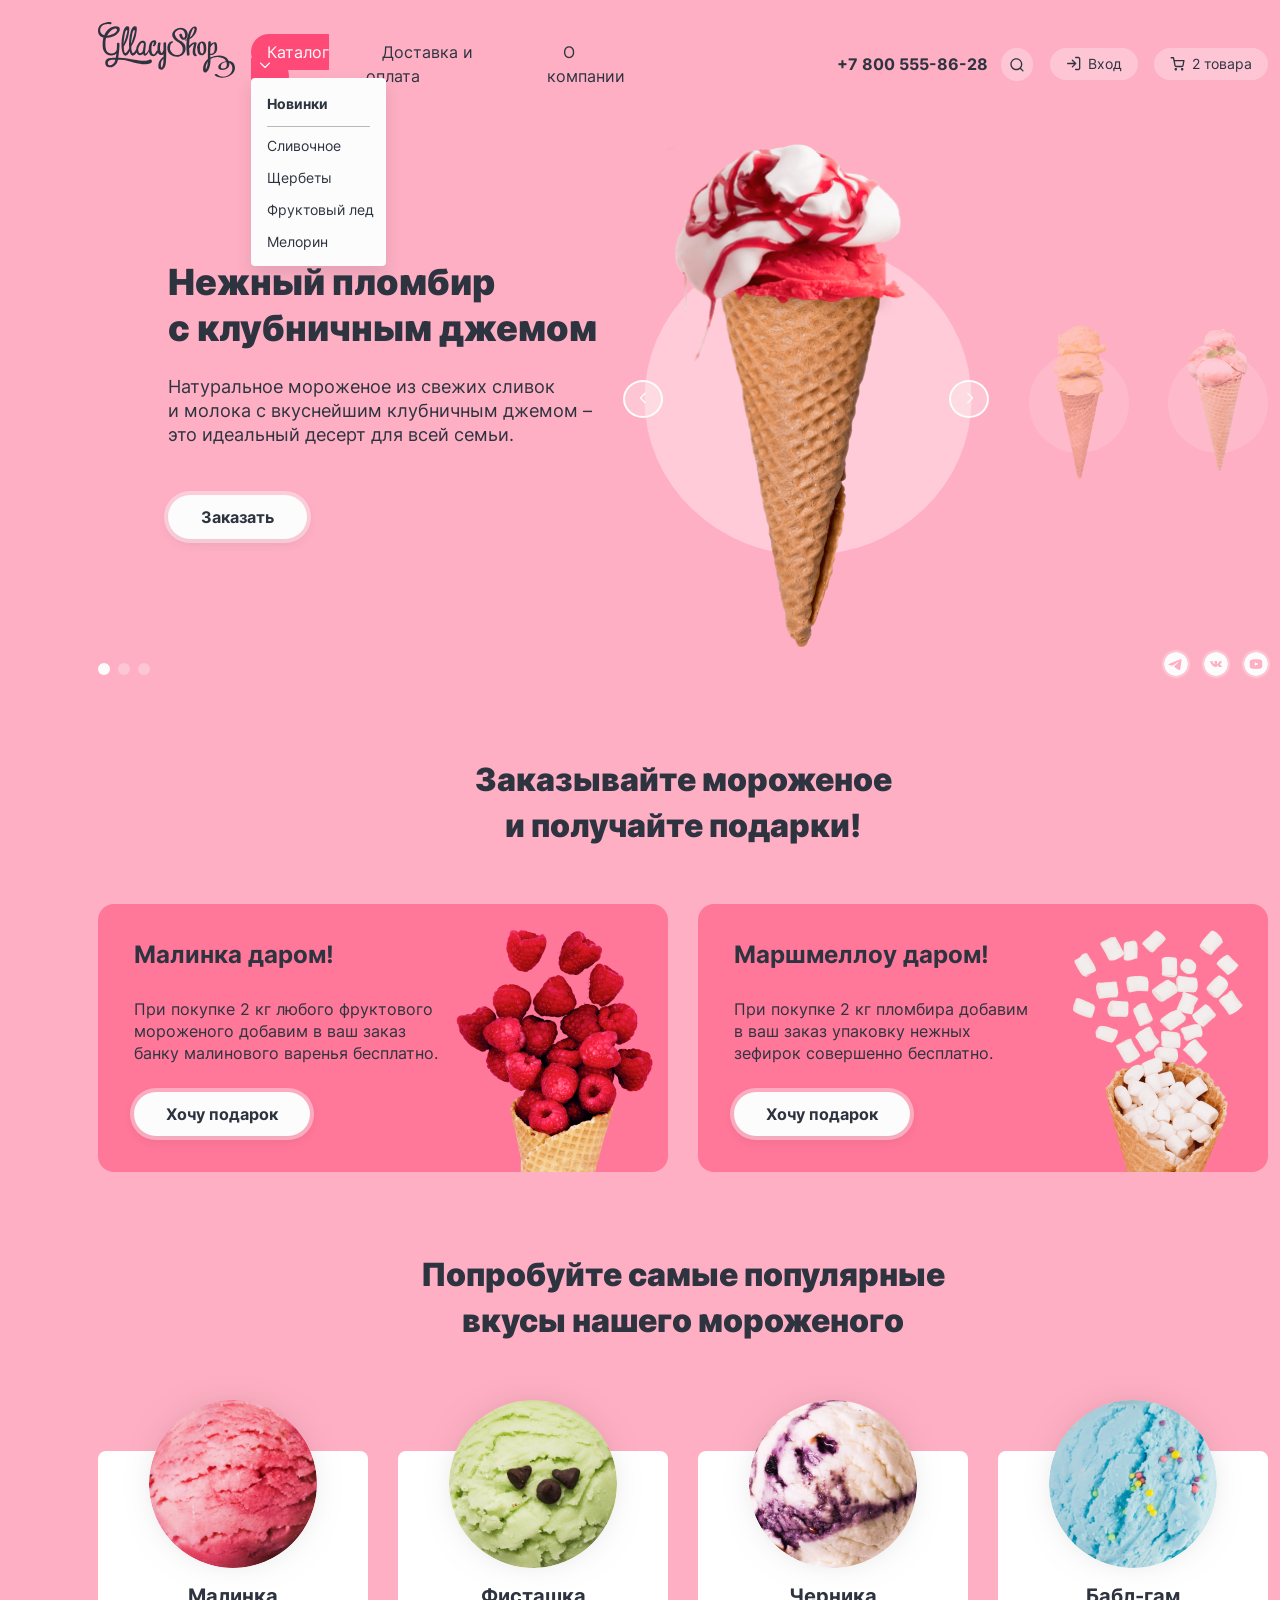
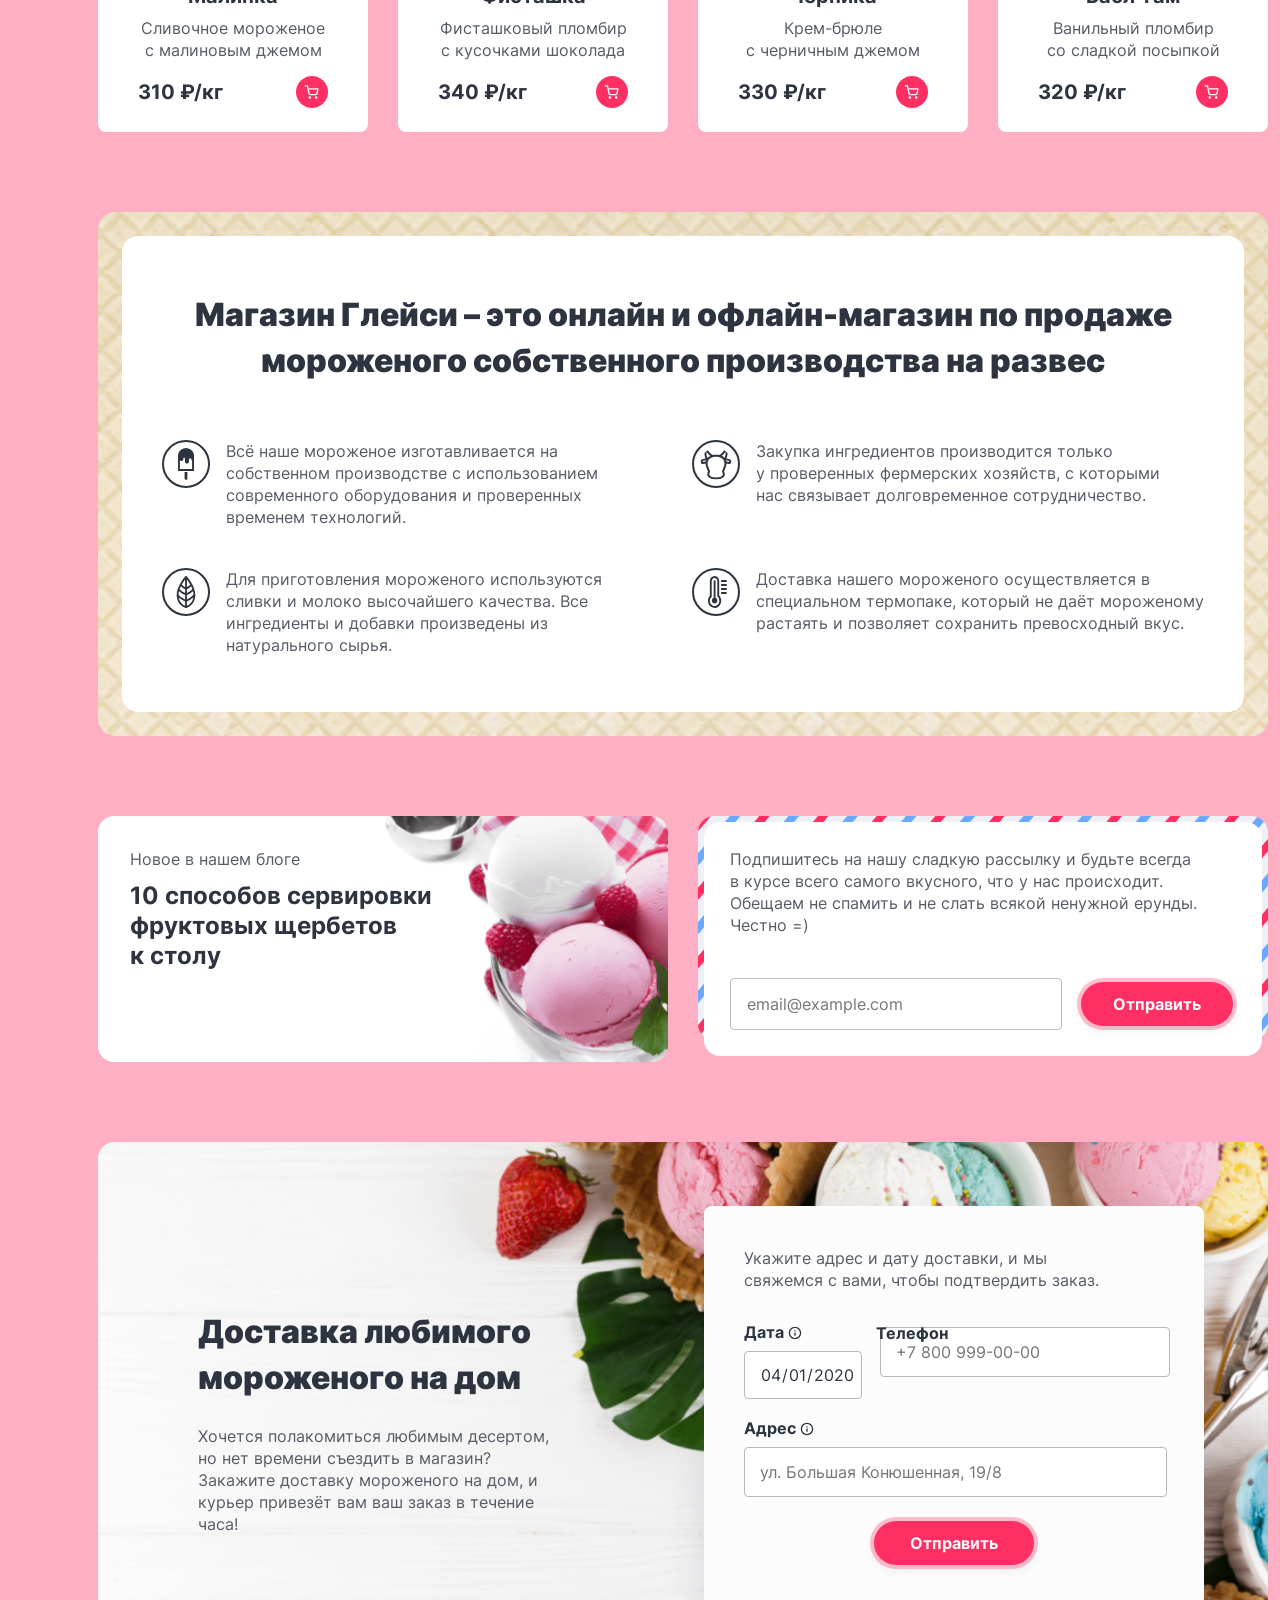
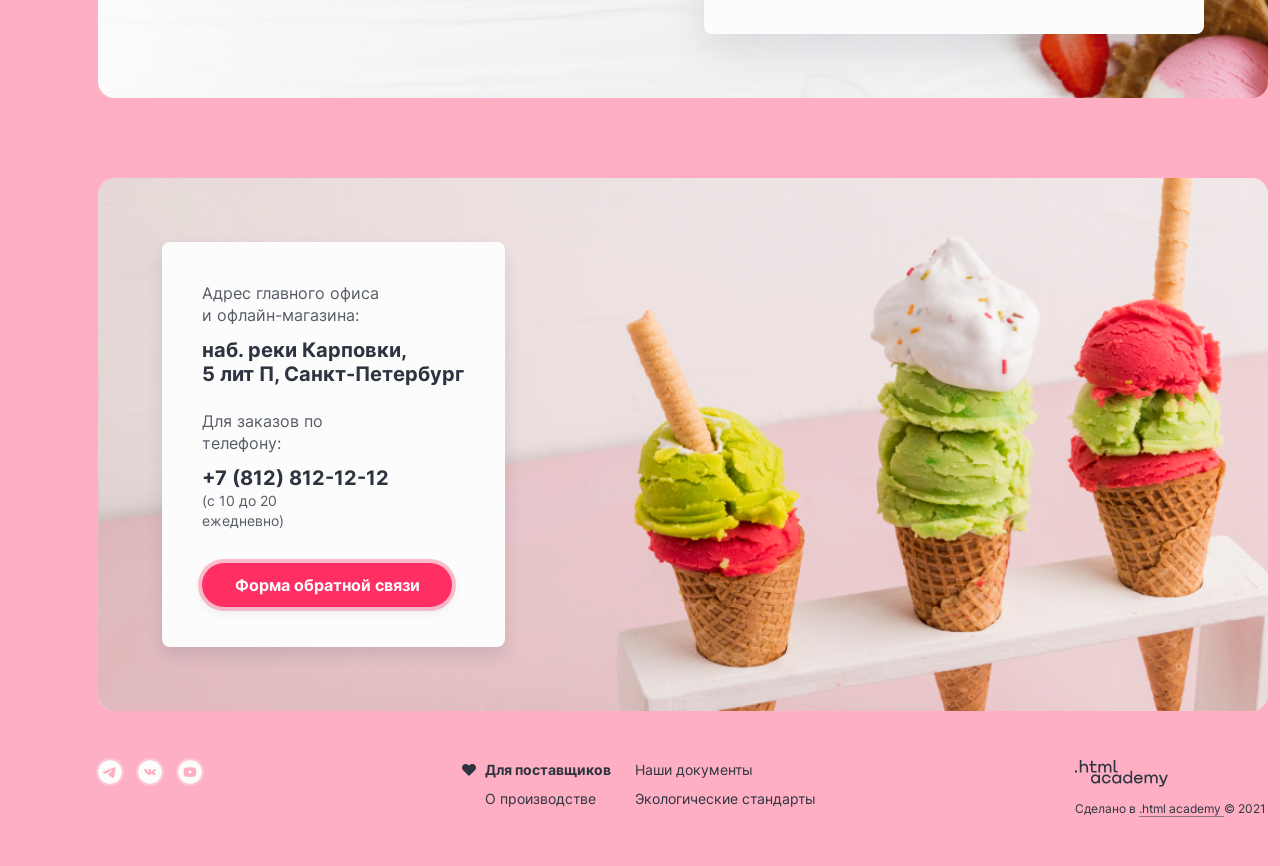
==== commit 35d60119: "pixel-perfect: catalog + popover" ====
--- a/index.html
+++ b/index.html
@@ -22,9 +22,7 @@
             </a>
             <ul class="main-navigation-list">
               <!-- При добавлении класса active кнопка будет розовой + появится popover -->
-              <li
-                class="main-navigation-item tabs-item tabs-item--active tabs-item--dropdown"
-              >
+              <li class="main-navigation-item tabs-item active">
                 <a
                   class="main-navigation-link tabs-item-link"
                   href="catalog.html"
--- a/styles/styles.css
+++ b/styles/styles.css
@@ -76,6 +76,7 @@
 .container {
   margin: 0 auto;
   width: 1170px;
+  margin-bottom: -5px;
 }
 
 .main-logo:hover {
@@ -120,14 +121,14 @@
   width: 16px;
   height: 16px;
   right: 16px;
-  /* top: 50%; */
-  top: 19px;
+  top: 50%;
+  /* top: 19px; */
+  transform: translateY(-50%);
+}
+
+.min-navigation-item.active .dropdown-item-svg {
   transform: translateY(-50%) rotate(180deg);
 }
-
-/* .min-navigation-item.active .dropdown-item-svg {
-  transform: translateY(-50%) rotate(180deg);
-} */
 
 .main-navigation-link {
   list-style-type: none;
@@ -1834,7 +1835,7 @@
 
 .popover-cart {
   position: absolute;
-  top: 42px;
+  top: 41px;
   right: 0;
   z-index: 6;
   box-sizing: border-box;
@@ -2430,7 +2431,7 @@
   margin: 0;
   background-color: #ffcbd8;
   border-radius: 18px;
-  padding: 8px 24px;
+  padding: 9px 24px;
   display: flex;
   justify-content: space-between;
   list-style: none;
@@ -2509,8 +2510,14 @@
   fill: rgba(45, 52, 64, 0.5);
 }
 
+.catalog-form-row-fillers {
+  width: 809px;
+  display: flex;
+  justify-content: space-between;
+}
+
 .sorting-button {
-  margin-top: 28px;
+  margin-top: 30px;
   width: 185px;
   height: 36px;
   color: #2d3440;
@@ -2523,7 +2530,7 @@
   border: none;
   box-shadow: 0 0 0 2px #fcfcfc;
   background: #ffcbd8;
-  padding: 6px 32px 6px 32px;
+  padding: 8px 32px 8px 29px;
   cursor: pointer;
 }
 
@@ -2556,6 +2563,7 @@
 
 .catalog-product-list {
   margin: 0;
+  margin-top: 45px;
   padding: 0;
   display: grid;
   grid-template-columns: repeat(4, 270px);
@@ -2569,16 +2577,18 @@
   margin: 0 auto;
   display: flex;
   justify-content: space-between;
+  margin-top: 16px;
   margin-bottom: 40px;
-  padding-top: 41px;
-  padding-bottom: 41px;
+  padding-top: 39px;
+  padding-bottom: 35px;
   position: relative;
   padding-left: 488px;
 }
 
 .catalog-button {
   max-width: 187px;
-  /* height: 52px; */
+  height: 44px;
+  margin-top: 3px;
 }
 
 .catalog-pagination {
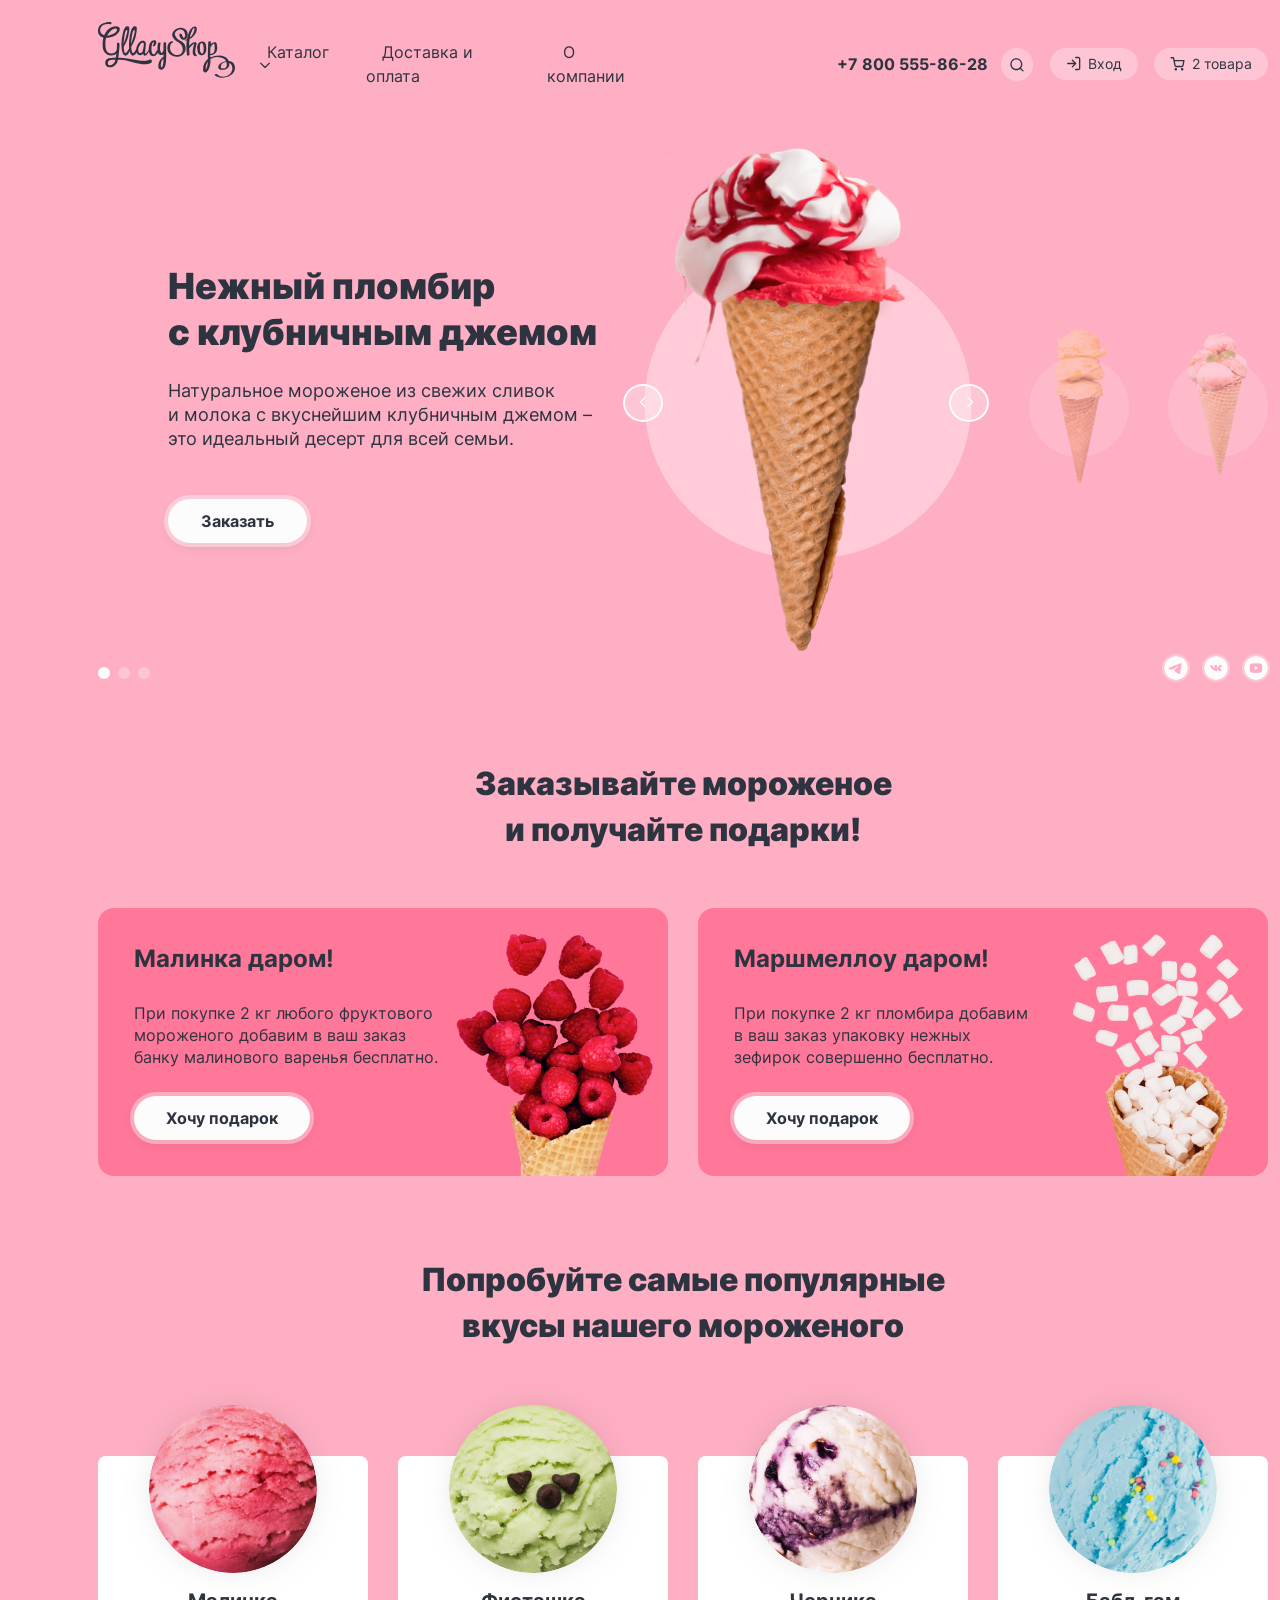
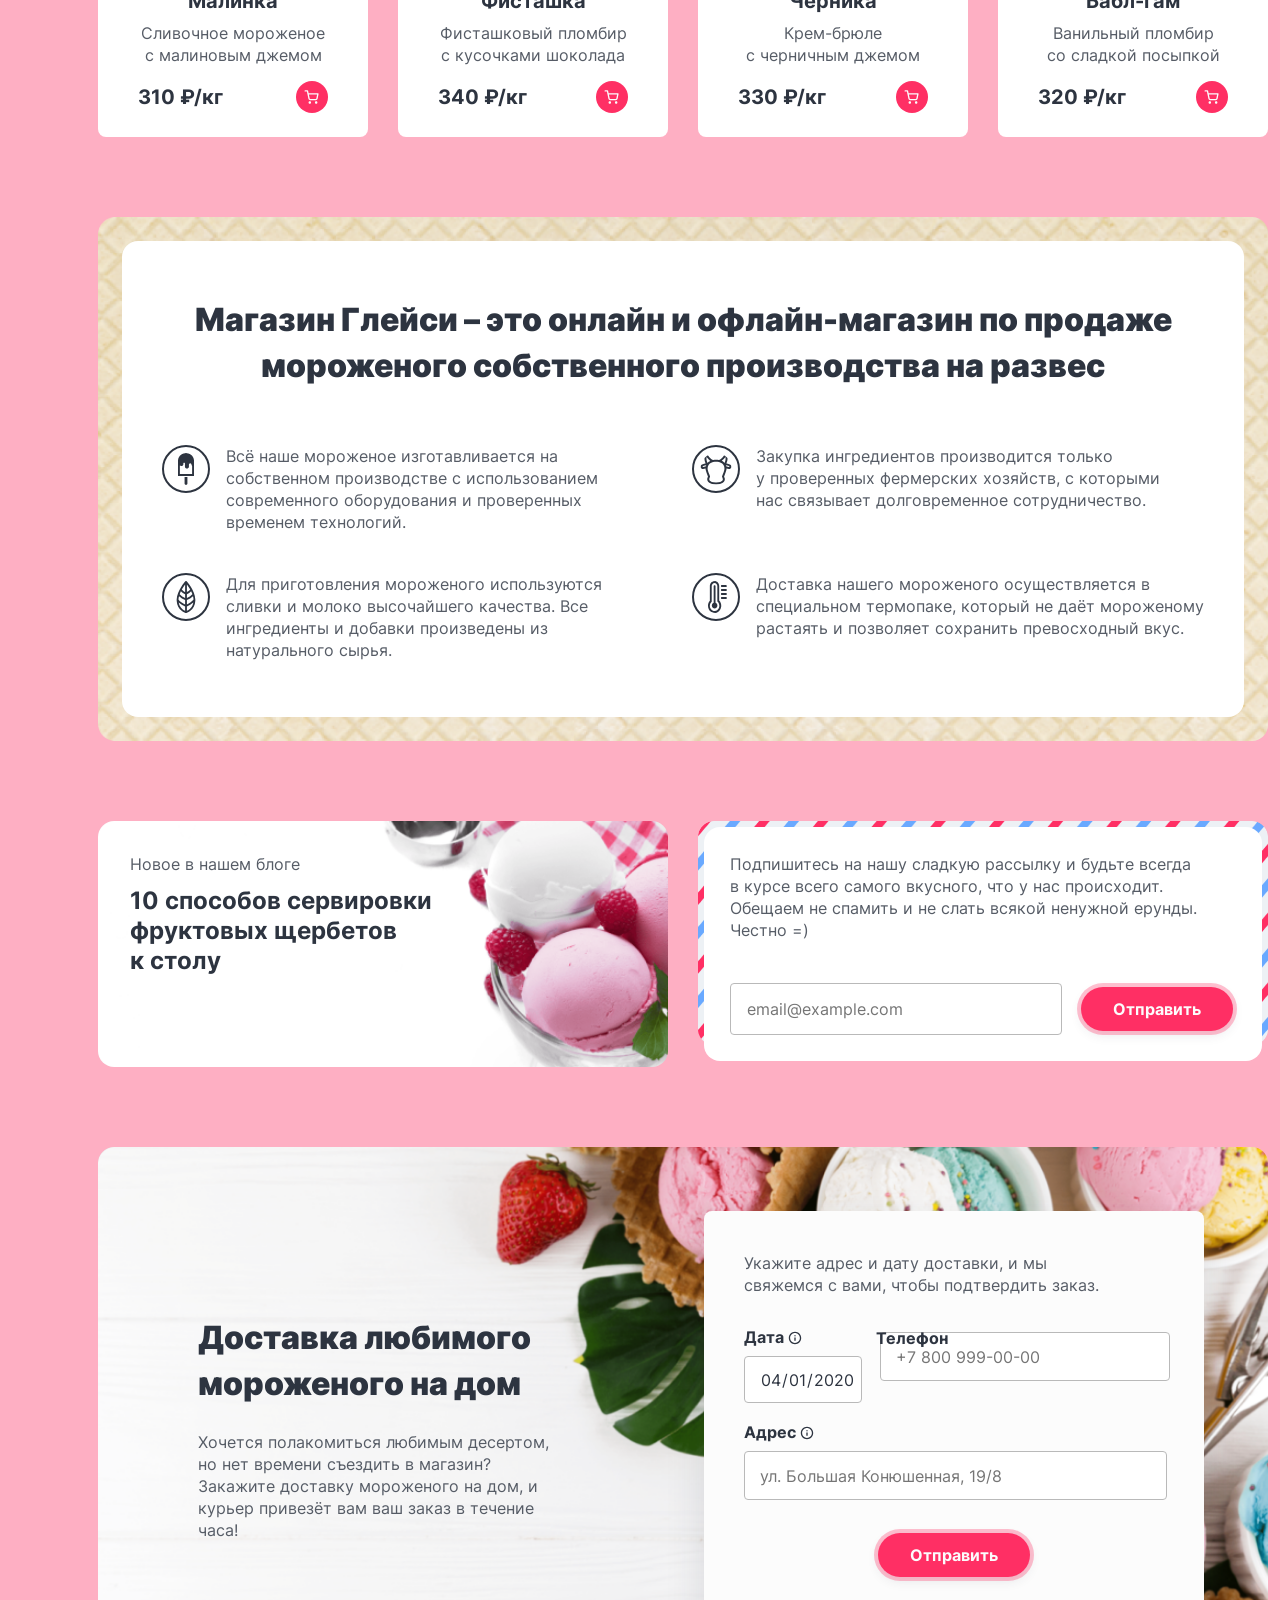
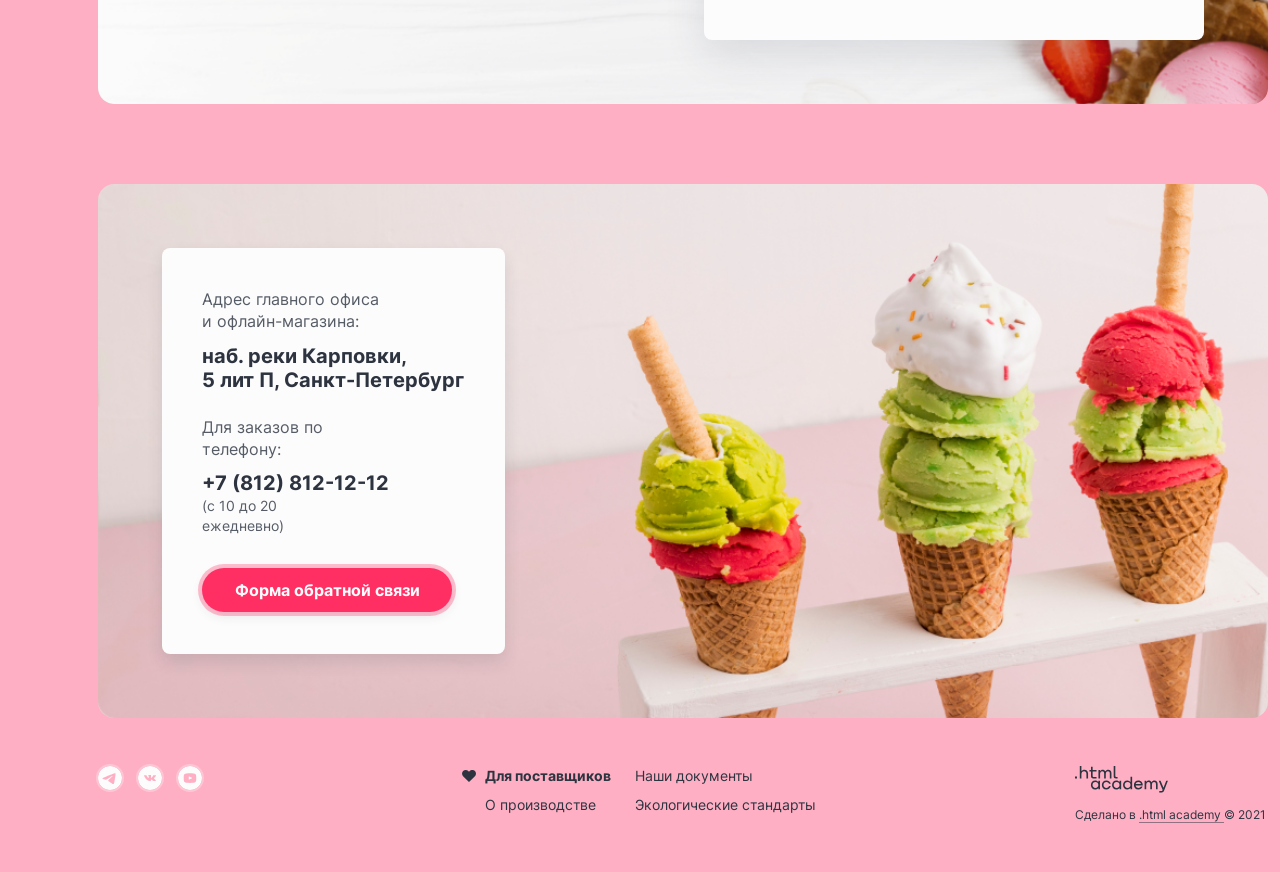
==== commit cc260865: "pixel-perfect: last changes 12 Nov" ====
--- a/index.html
+++ b/index.html
@@ -22,7 +22,7 @@
             </a>
             <ul class="main-navigation-list">
               <!-- При добавлении класса active кнопка будет розовой + появится popover -->
-              <li class="main-navigation-item tabs-item active">
+              <li class="main-navigation-item tabs-item">
                 <a
                   class="main-navigation-link tabs-item-link"
                   href="catalog.html"
--- a/styles/styles.css
+++ b/styles/styles.css
@@ -76,7 +76,7 @@
 .container {
   margin: 0 auto;
   width: 1170px;
-  margin-bottom: -5px;
+  margin-bottom: -1px;
 }
 
 .main-logo:hover {
@@ -740,7 +740,7 @@
 .promotion {
   width: 1170px;
   margin: 0 auto;
-  margin-bottom: 80px;
+  margin-bottom: 81px;
 }
 
 .promotion-main-title {
@@ -1202,6 +1202,7 @@
 
 .delivery-title {
   margin: 0;
+  margin-top: 1px;
   margin-bottom: 24px;
   width: 356px;
   text-align: left;
@@ -1378,7 +1379,7 @@
 }
 
 .delivery-form-field {
-  height: 46px;
+  height: 45px;
   color: #2d3440;
   font-family: "Inter", sans-serif;
   font-size: 16px;
@@ -1437,9 +1438,9 @@
 }
 
 .delivery-button {
-  width: 160px;
+  width: 152px;
   margin: 0 auto;
-  margin-top: 4px;
+  margin-top: 13px;
 }
 
 /* Contacts */
@@ -1491,7 +1492,7 @@
   font-weight: 400;
   line-height: 22px;
   margin-top: 0;
-  margin-bottom: 12px;
+  margin-bottom: 11px;
 }
 
 .contacts-box-phone {
@@ -1526,6 +1527,7 @@
 
 .contacts-button {
   width: 250px;
+  margin-bottom: 2px;
 }
 
 /* Modal Window */
@@ -2038,7 +2040,7 @@
 
 .footer-container {
   width: 1170px;
-  margin-top: 49px;
+  margin-top: 48px;
   margin-bottom: 48px;
   display: flex;
   justify-content: space-between;
@@ -2136,6 +2138,12 @@
   margin: 0 auto;
 }
 
+.main-content-catalog {
+  width: 1170px;
+  margin: 0 auto;
+  margin-top: -5px;
+}
+
 .breadcrumbs-content {
   width: 379px;
   margin: 32px 791px 40px 0;
@@ -2203,7 +2211,7 @@
 }
 
 .catalog-form-row {
-  width: 823px;
+  /* width: 823px; */
   margin: 0;
   margin-left: 0;
   display: flex;
@@ -2431,7 +2439,7 @@
   margin: 0;
   background-color: #ffcbd8;
   border-radius: 18px;
-  padding: 9px 24px;
+  padding: 10px 24px;
   display: flex;
   justify-content: space-between;
   list-style: none;
@@ -2597,8 +2605,8 @@
   display: flex;
   flex-wrap: wrap;
   justify-content: space-between;
-  margin-top: 14px;
-  margin-bottom: 14px;
+  margin-top: 13px;
+  margin-bottom: 15px;
 }
 
 .catalog-pagination-pages {
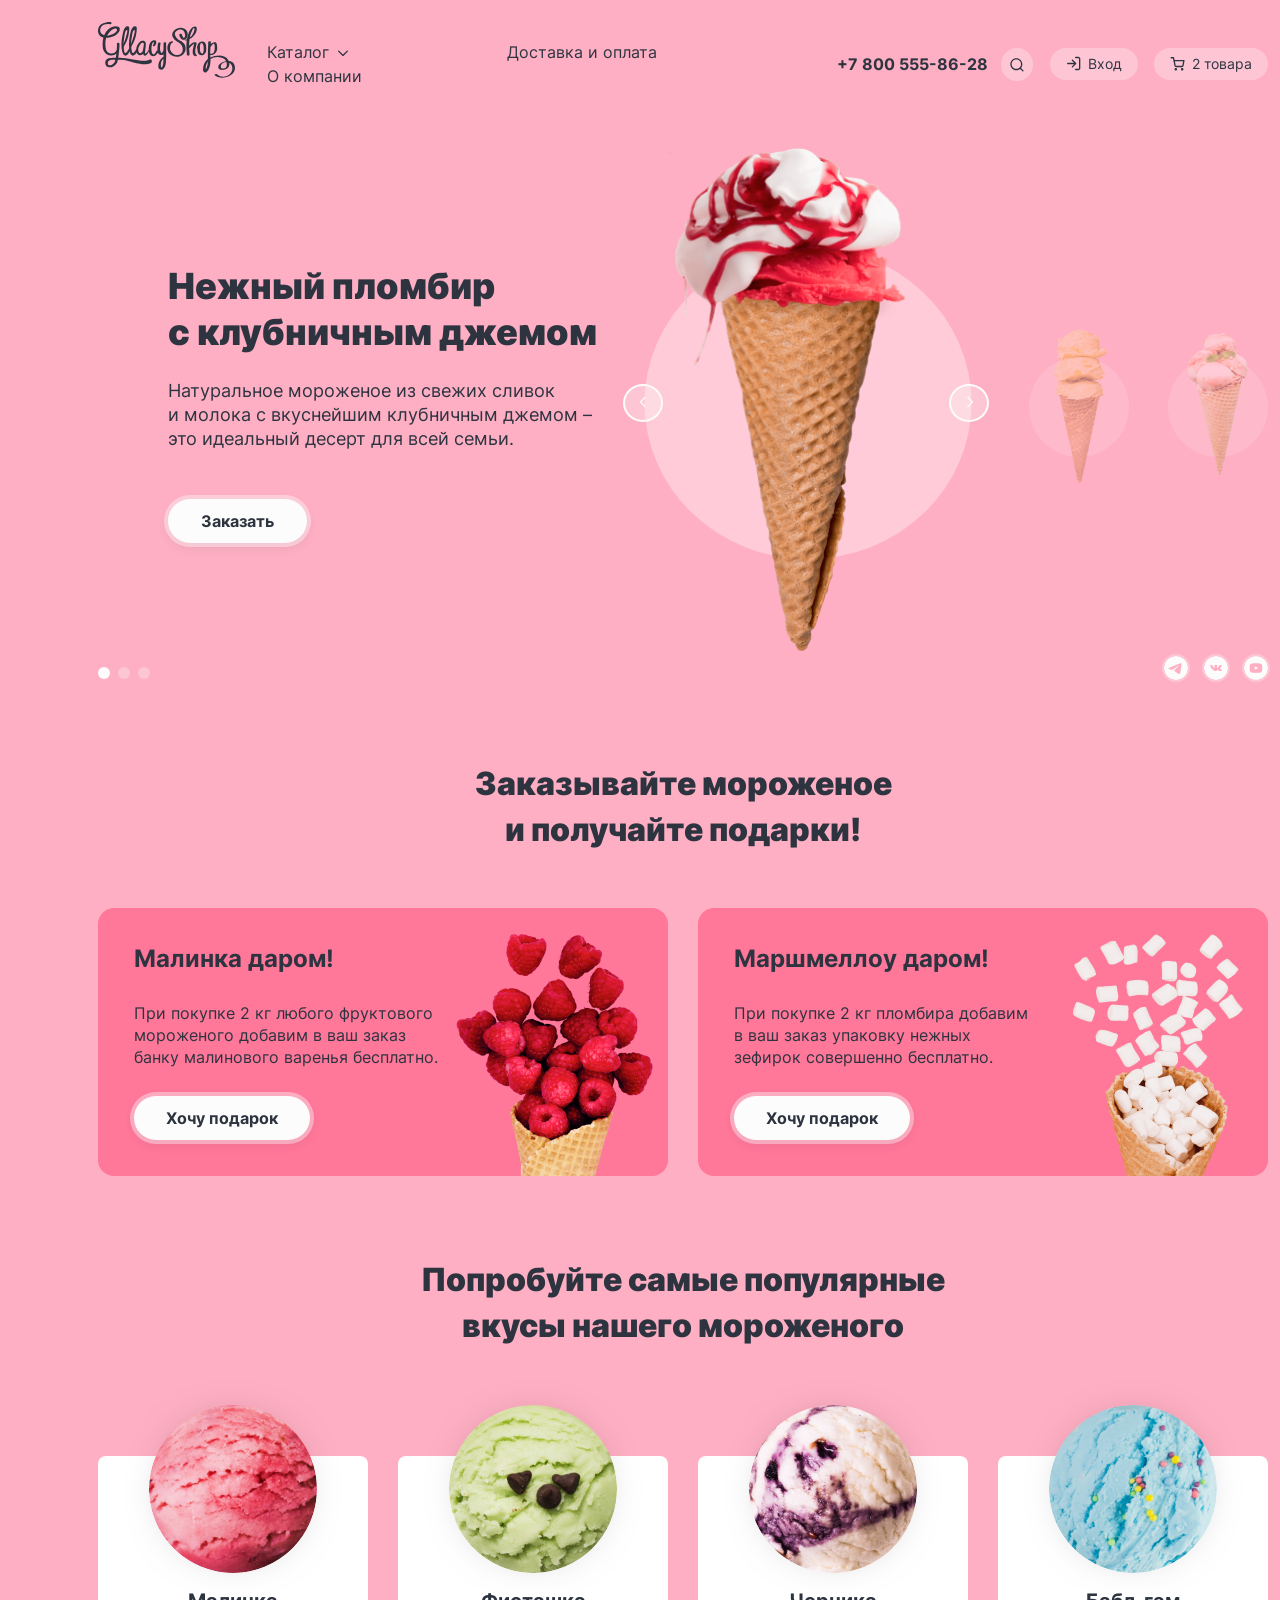
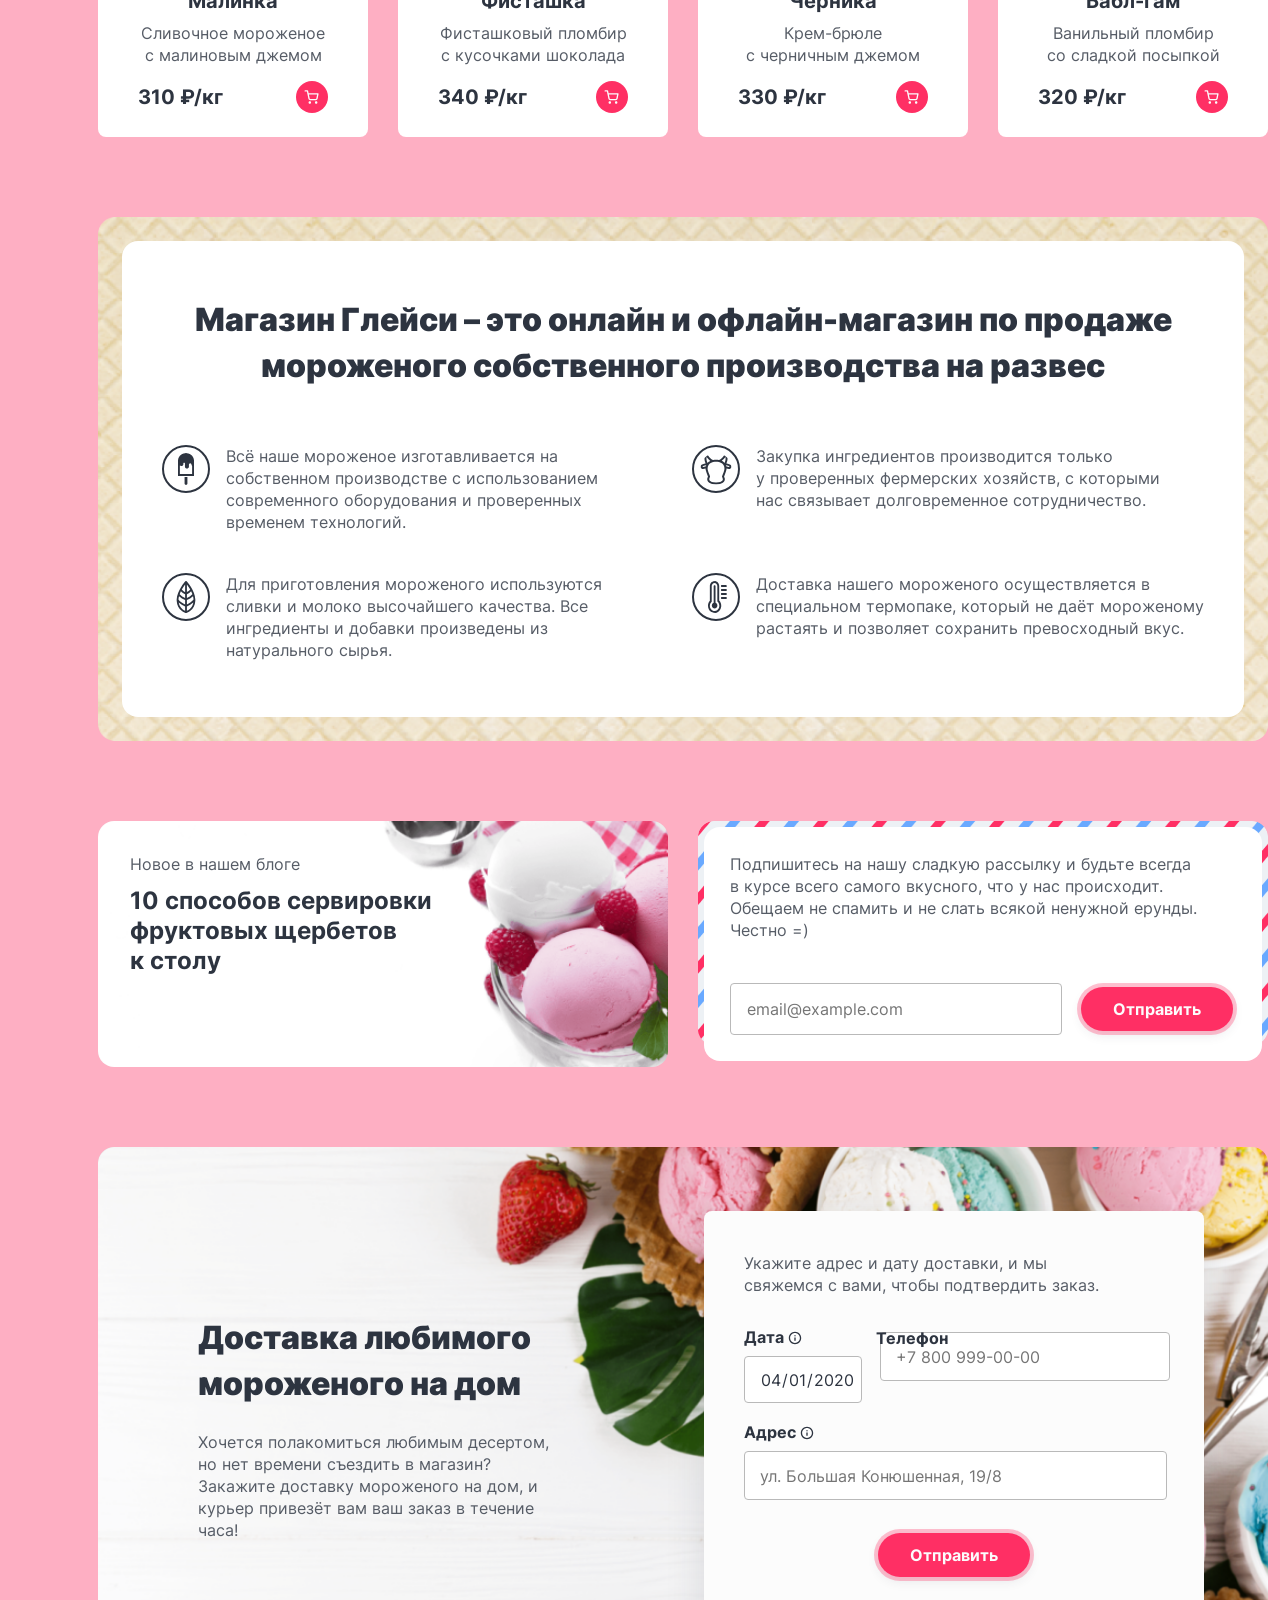
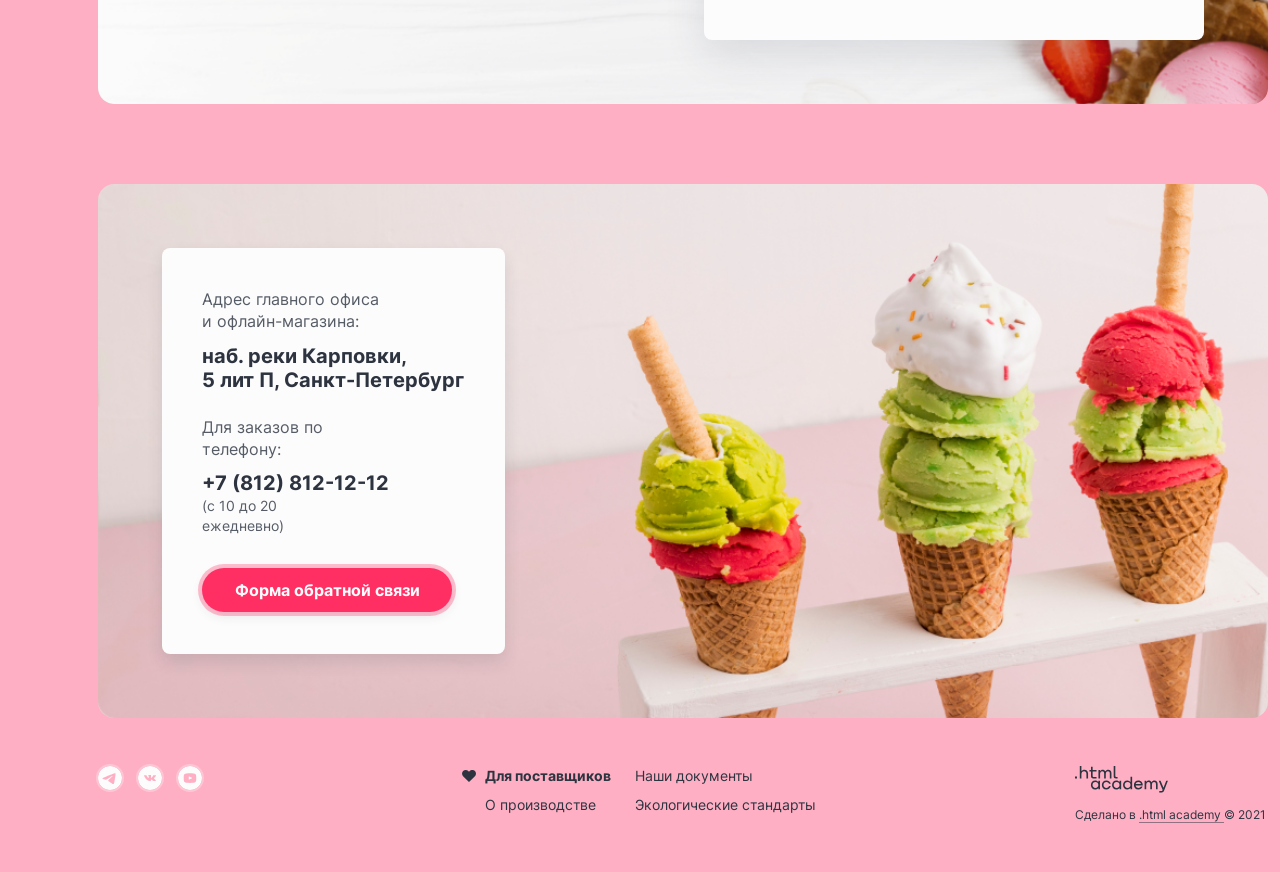
==== commit 9dd8e508: "переполнение - main page" ====
--- a/index.html
+++ b/index.html
@@ -335,7 +335,6 @@
     <main class="main-content">
       <h1 class="visually-hidden">Gllacy</h1>
 
-      <!-- New List  -->
       <!-- Slider -->
       <section class="slider">
         <h2 class="visually-hidden">Слайдер</h2>
@@ -470,7 +469,6 @@
           <ul class="social-list">
             <li class="social-item">
               <a class="social-link" href="">
-                <!-- <a class="social-link" href="https://t.me/htmlacademy"> -->
                 <svg
                   class="social telegram"
                   aria-label="Телеграм."
--- a/styles/styles.css
+++ b/styles/styles.css
@@ -98,6 +98,7 @@
 .main-navigation-list {
   width: 422px;
   display: flex;
+  flex-wrap: wrap;
   list-style-type: none;
   text-decoration: none;
   justify-content: space-between;
@@ -291,6 +292,7 @@
 
   max-width: 456px;
   display: flex;
+  flex-wrap: wrap;
   justify-content: space-between;
 }
 
@@ -315,6 +317,7 @@
   min-width: 267px;
   max-width: 292px;
   display: flex;
+  flex-wrap: wrap;
   list-style: none;
   justify-content: space-between;
 }
@@ -588,8 +591,9 @@
 
 /* Slider Pagination */
 .slider-pagination {
-  width: 52px;
-  display: flex;
+  width: 60px;
+  display: flex;
+  flex-wrap: wrap;
   margin: 0;
   padding: 0;
   list-style: none;
@@ -695,6 +699,7 @@
 .social-list {
   width: 104px;
   display: flex;
+  flex-wrap: wrap;
   justify-content: space-between;
   margin: 0;
   padding: 0;
@@ -833,6 +838,7 @@
   width: 1170px;
   list-style: none;
   display: flex;
+  flex-wrap: wrap;
   justify-content: space-between;
 }
 
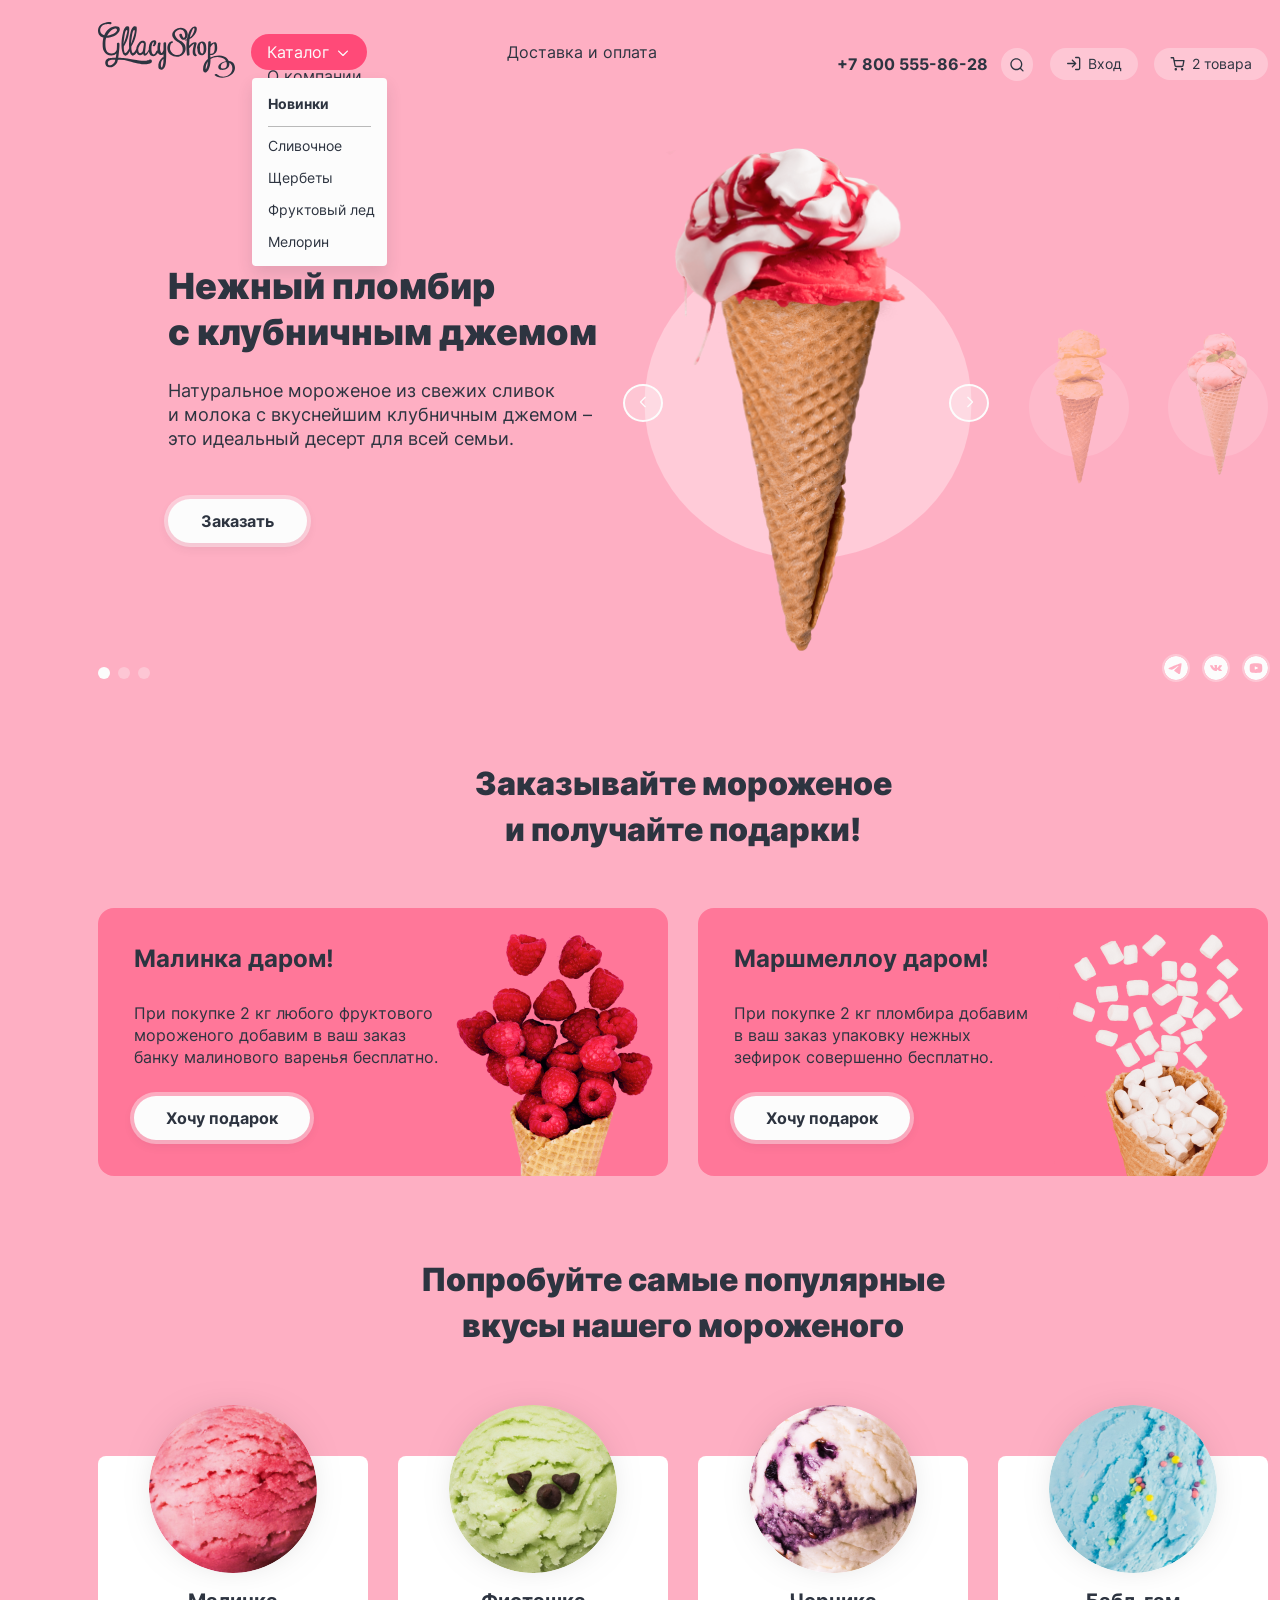
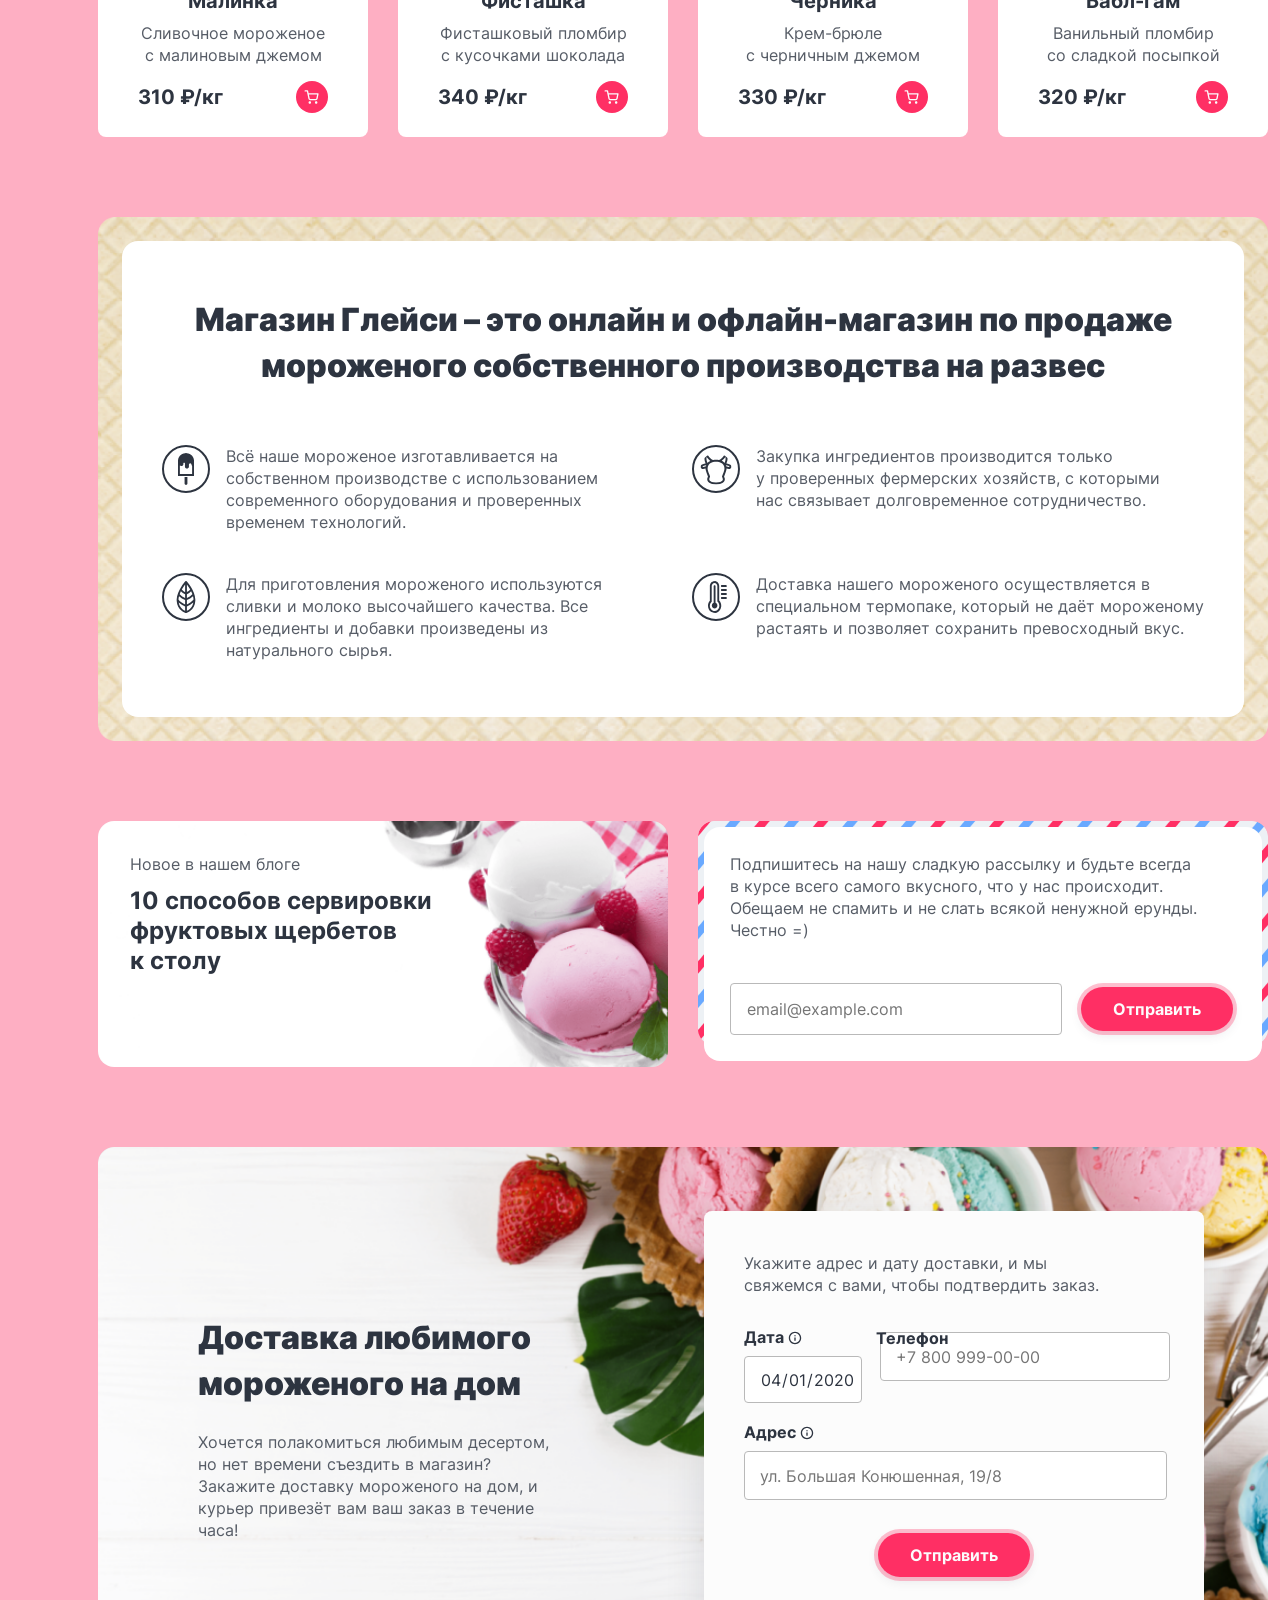
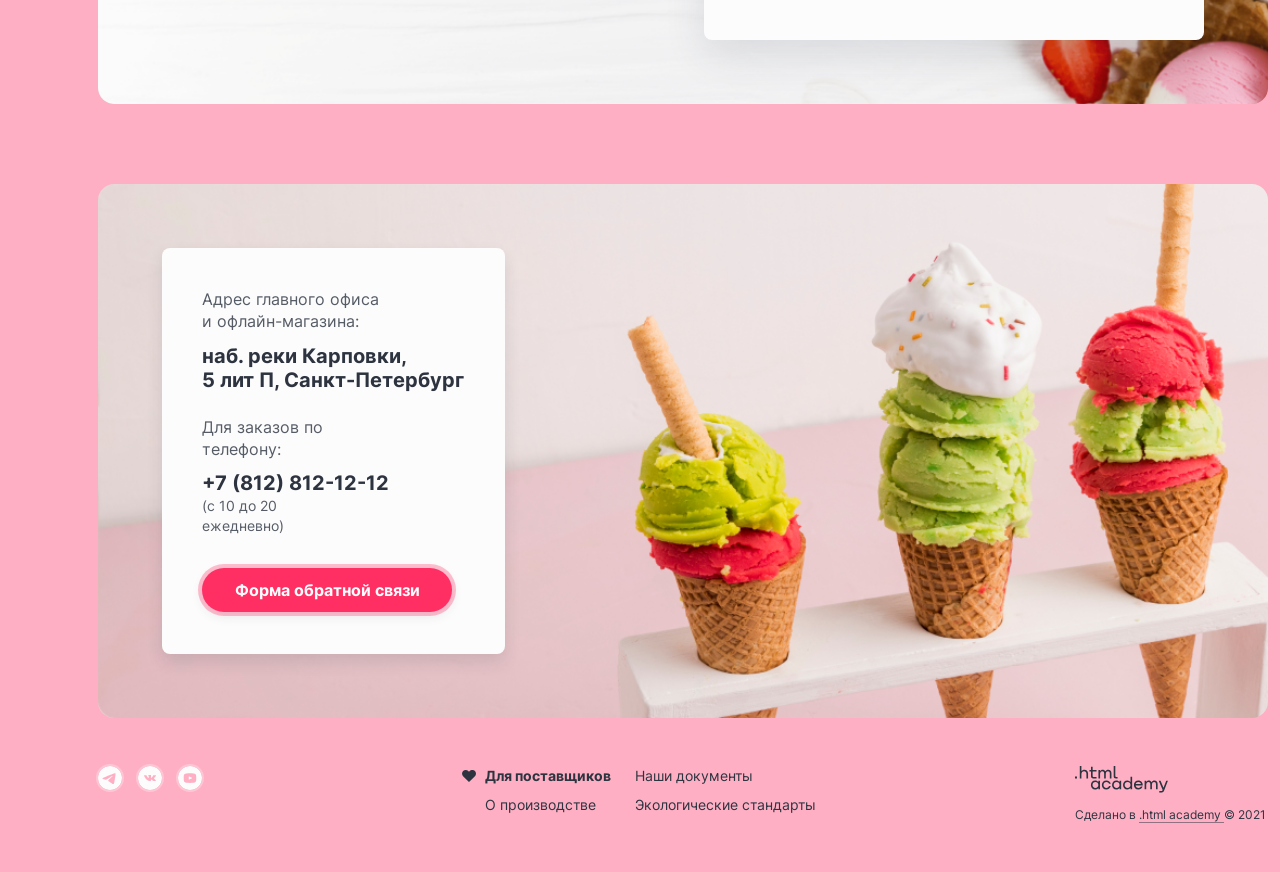
==== commit 6db00afe: "переполнение: catalog + popovers" ====
--- a/index.html
+++ b/index.html
@@ -22,7 +22,7 @@
             </a>
             <ul class="main-navigation-list">
               <!-- При добавлении класса active кнопка будет розовой + появится popover -->
-              <li class="main-navigation-item tabs-item">
+              <li class="main-navigation-item tabs-item active">
                 <a
                   class="main-navigation-link tabs-item-link"
                   href="catalog.html"
@@ -157,8 +157,8 @@
                       d="M9 2.52461C9 2.15642 9.29848 1.85794 9.66667 1.85794H12.3333C12.8638 1.85794 13.3725 2.06865 13.7475 2.44373C14.1226 2.8188 14.3333 3.32751 14.3333 3.85794V13.1913C14.3333 13.7217 14.1226 14.2304 13.7475 14.6055C13.3725 14.9806 12.8638 15.1913 12.3333 15.1913H9.66667C9.29848 15.1913 9 14.8928 9 14.5246C9 14.1564 9.29848 13.8579 9.66667 13.8579H12.3333C12.5101 13.8579 12.6797 13.7877 12.8047 13.6627C12.9298 13.5377 13 13.3681 13 13.1913V3.85794C13 3.68113 12.9298 3.51156 12.8047 3.38654C12.6797 3.26151 12.5101 3.19127 12.3333 3.19127H9.66667C9.29848 3.19127 9 2.8928 9 2.52461ZM5.86189 4.71987C6.12224 4.45952 6.54435 4.45952 6.8047 4.71987L10.1338 8.04897C10.1509 8.06579 10.1671 8.08353 10.1824 8.1021C10.2142 8.1409 10.2411 8.18246 10.2628 8.22589C10.3079 8.31575 10.3333 8.41721 10.3333 8.52461C10.3333 8.63323 10.3074 8.73579 10.2613 8.8264C10.241 8.86635 10.2164 8.90469 10.1876 8.94072C10.1708 8.96172 10.1527 8.98169 10.1335 9.0005L6.8047 12.3293C6.54435 12.5897 6.12224 12.5897 5.86189 12.3293C5.60154 12.069 5.60154 11.6469 5.86189 11.3865L8.05715 9.19127H1.66667C1.29848 9.19127 1 8.8928 1 8.52461C1 8.15642 1.29848 7.85794 1.66667 7.85794H8.05715L5.86189 5.66268C5.60154 5.40233 5.60154 4.98022 5.86189 4.71987Z"
                       fill="#2D3440"
                     /></svg
-                  >Вход</a
-                >
+                  >Вход
+                </a>
                 <!-- Popover Enter -->
                 <div class="popover popover-enter">
                   <div class="popover-enter-content">
@@ -313,8 +313,8 @@
                     </ul>
                     <div class="popover-bottom">
                       <a class="popover-cart-button-link pink-button">
-                        Оформить заказ
-                      </a>
+                        Оформить заказ</a
+                      >
                       <span class="sum">Итого: 790 ₽</span>
                     </div>
                   </div>
--- a/styles/styles.css
+++ b/styles/styles.css
@@ -1917,6 +1917,11 @@
   height: 46px;
 }
 
+.popover-item-description {
+  max-width: 100px;
+  padding-right: 20px;
+}
+
 .popover-item-title {
   margin: 0;
   color: #2d3440;
@@ -2159,6 +2164,7 @@
   margin: 0;
   padding: 0;
   display: flex;
+  flex-wrap: wrap;
   list-style: none;
   margin-bottom: 16px;
 }
@@ -2354,6 +2360,7 @@
 .radio-list {
   margin: 0;
   display: flex;
+  flex-wrap: wrap;
   justify-content: space-between;
   background-color: #ffcbd8;
   padding: 8px 24px;
@@ -2447,6 +2454,7 @@
   border-radius: 18px;
   padding: 10px 24px;
   display: flex;
+  flex-wrap: wrap;
   justify-content: space-between;
   list-style: none;
 }
@@ -2533,7 +2541,7 @@
 .sorting-button {
   margin-top: 30px;
   width: 185px;
-  height: 36px;
+  /* height: 36px; */
   color: #2d3440;
   text-align: center;
   font-family: "Inter", sans-serif;
@@ -2601,7 +2609,7 @@
 
 .catalog-button {
   max-width: 187px;
-  height: 44px;
+  /* height: 44px; */
   margin-top: 3px;
 }
 
@@ -2620,6 +2628,7 @@
   padding: 0;
   width: 120px;
   display: flex;
+  flex-wrap: wrap;
   justify-content: space-between;
   list-style: none;
 }
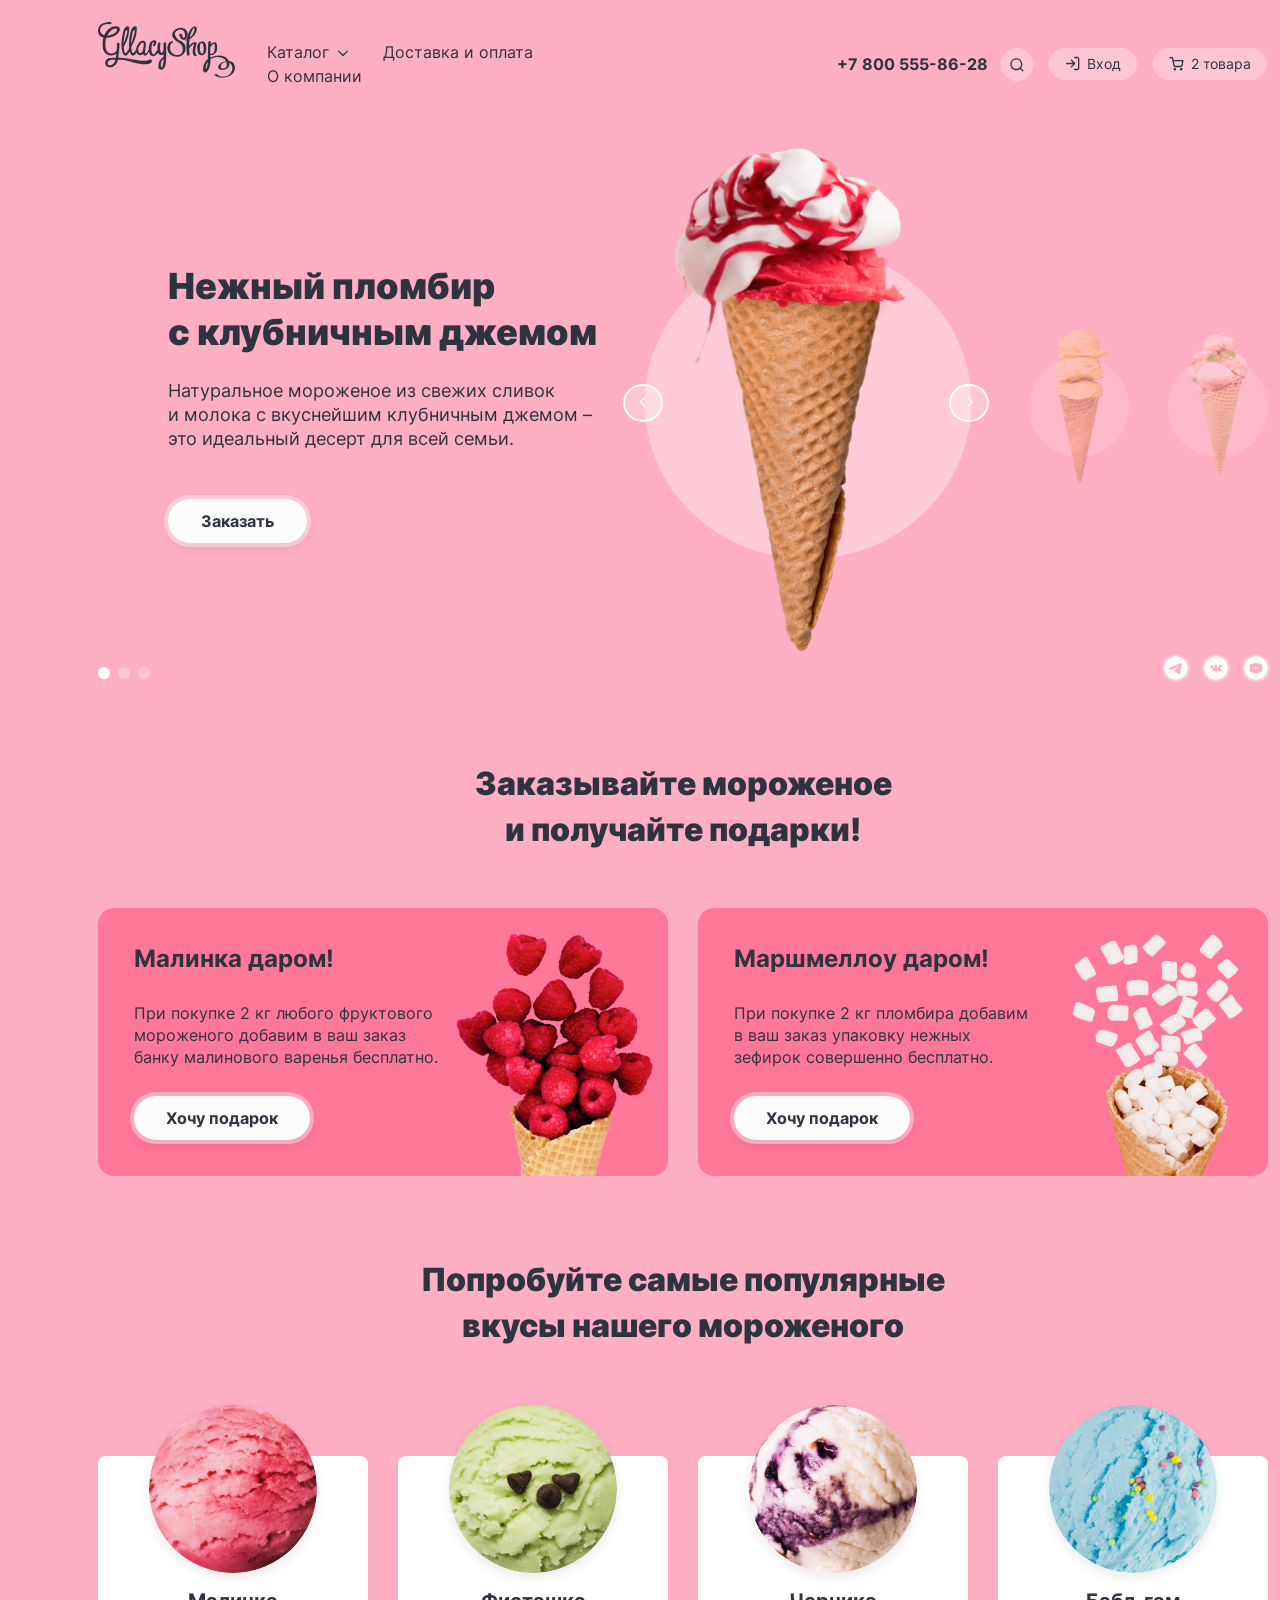
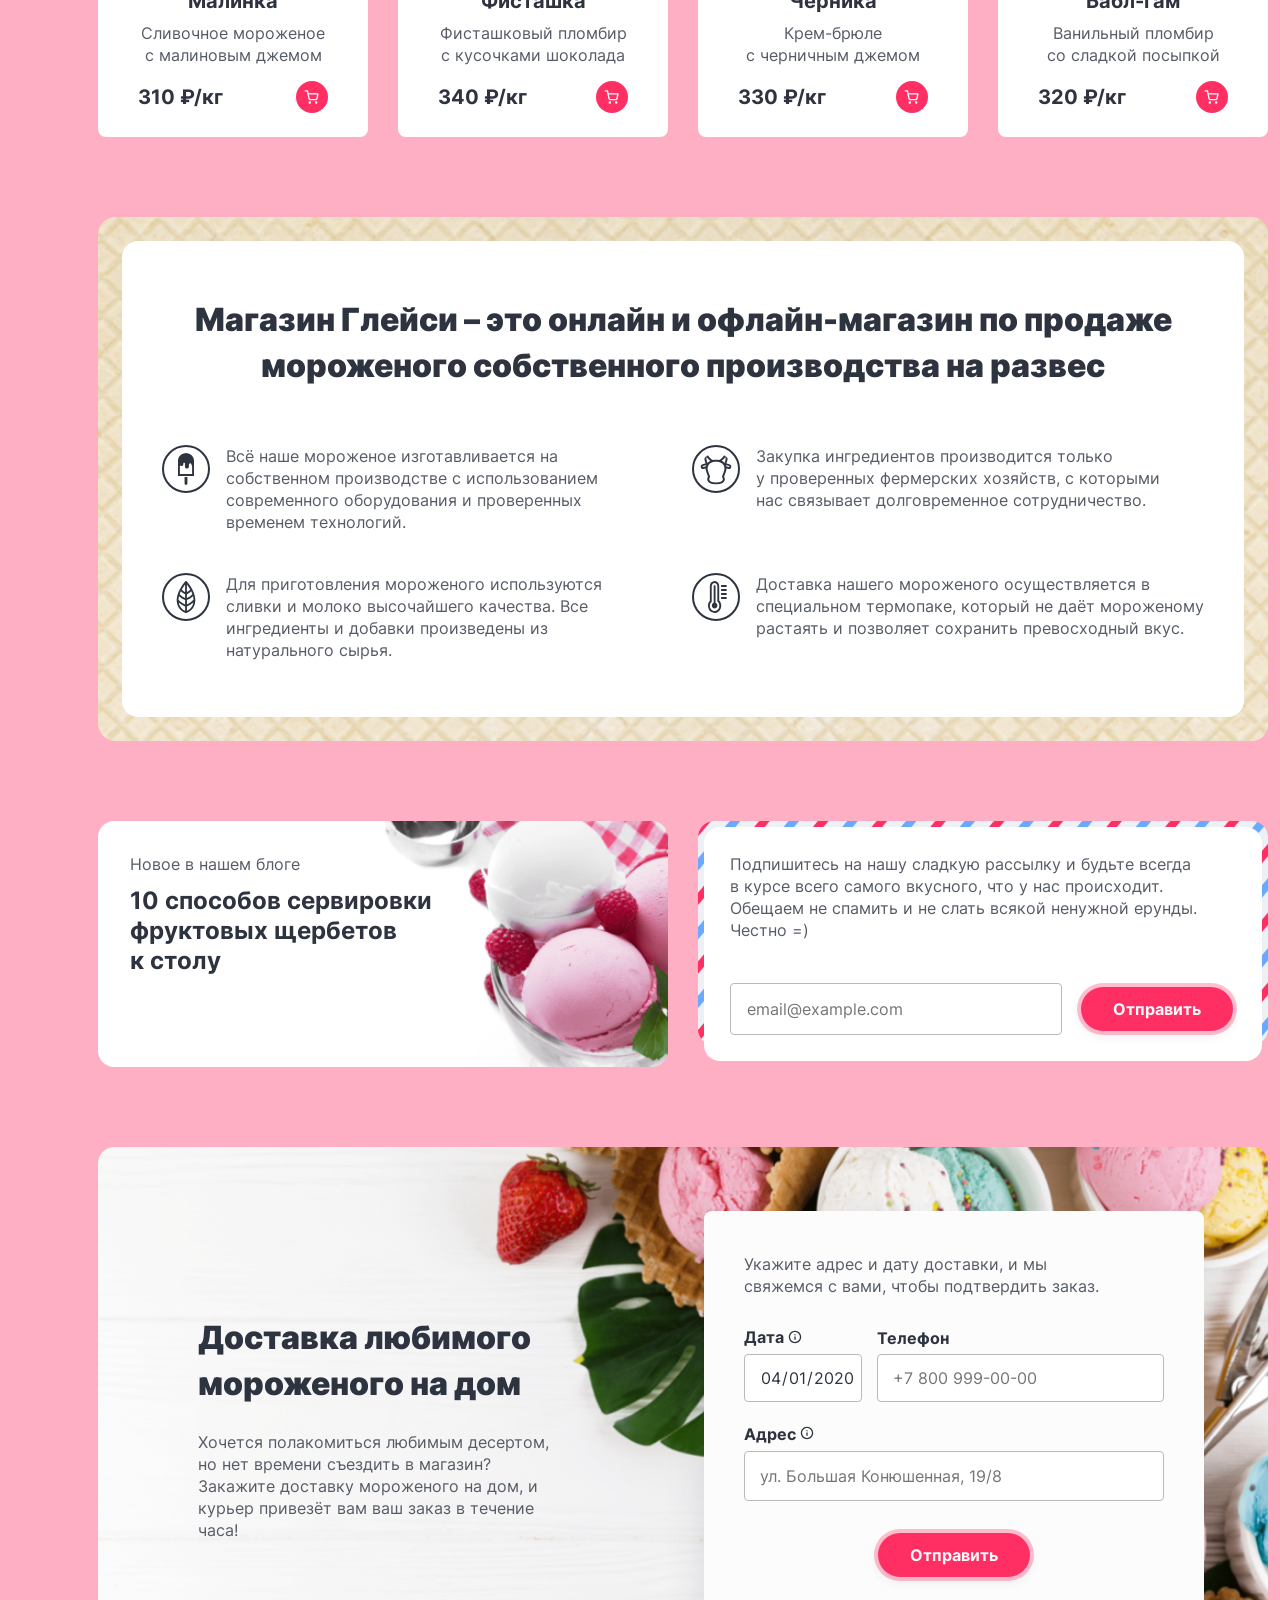
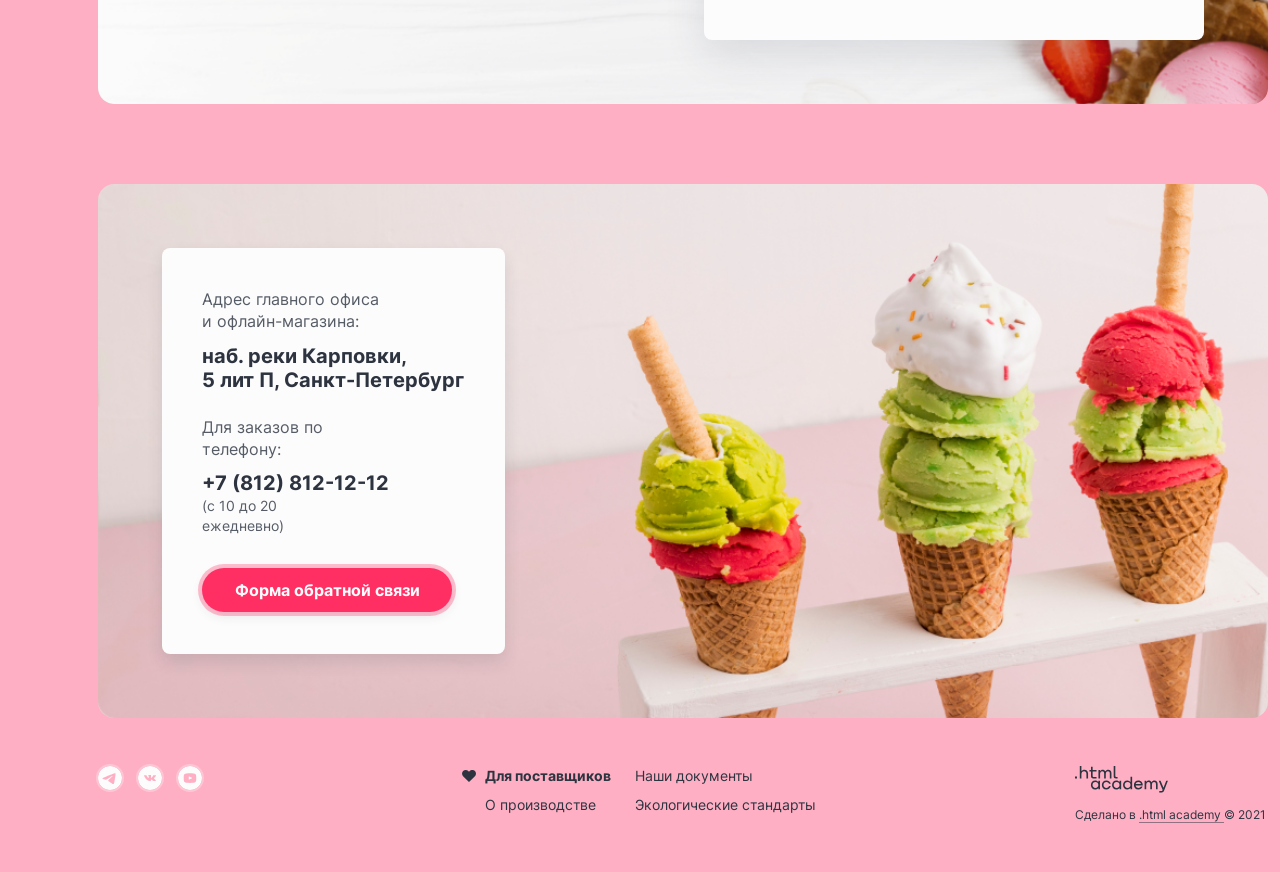
==== commit 08a4640d: "исправления - 13 Nov" ====
--- a/index.html
+++ b/index.html
@@ -22,7 +22,7 @@
             </a>
             <ul class="main-navigation-list">
               <!-- При добавлении класса active кнопка будет розовой + появится popover -->
-              <li class="main-navigation-item tabs-item active">
+              <li class="main-navigation-item tabs-item">
                 <a
                   class="main-navigation-link tabs-item-link"
                   href="catalog.html"
@@ -320,7 +320,7 @@
                   </div>
                 </div>
 
-                <!-- Popover Cart Empty-->
+                <!-- Popover Cart Empty - чтобы раскомментировать эту часть кода, для начала необходимо закомментировать часть - Popover  Cart 2 Товара->
                 <!-- <div class="popover popover-empty">
                   <div class="popover-cart-empty">
                     <p class="title-empty">Ваша корзина пока пуста</p>
--- a/styles/styles.css
+++ b/styles/styles.css
@@ -101,8 +101,11 @@
   flex-wrap: wrap;
   list-style-type: none;
   text-decoration: none;
-  justify-content: space-between;
   padding-left: 16px;
+}
+
+.main-navigation-item {
+  margin-right: 0;
 }
 
 /* Catalog list */
@@ -123,11 +126,10 @@
   height: 16px;
   right: 16px;
   top: 50%;
-  /* top: 19px; */
   transform: translateY(-50%);
 }
 
-.min-navigation-item.active .dropdown-item-svg {
+.main-navigation-item.active .dropdown-item-svg {
   transform: translateY(-50%) rotate(180deg);
 }
 
@@ -142,13 +144,11 @@
   position: relative;
   padding: 8px 16px 8px 16px;
   border-radius: 30px;
-  /* background: #fcfcfc; */
 }
 
 .tabs-item-link {
   position: relative;
   padding-right: 38px;
-  /* padding: 8px 38px 8px 16px; */
 }
 
 .main-navigation-link:hover {
@@ -221,19 +221,6 @@
   right: 0;
 }
 
-/* .tabs-item:hover + .popover-dropdown {
-  display: block;
-} */
-
-/* .tabs-item-link:hover {
-  background: #ff4a78;
-  color: #fcfcfc;
-  background-image: url("../images/arrow-up-white.svg");
-  background-repeat: no-repeat;
-  background-position: 84px 10px;
-  background-size: 16px 16px;
-} */
-
 .tabs-dropdown-list {
   margin: 0;
   padding: 0;
@@ -319,7 +306,14 @@
   display: flex;
   flex-wrap: wrap;
   list-style: none;
-  justify-content: space-between;
+}
+
+.user-navigation-item {
+  margin-right: 16px;
+}
+
+.user-navigation-item:last-child {
+  margin-right: 0;
 }
 
 .user-navigation-link {
@@ -355,10 +349,6 @@
   outline: none;
 }
 
-/* .user-navigation-item:hover .popover {
-  display: block;
-} */
-
 .user-navigation-link-enter,
 .user-navigation-link-cart {
   padding: 6px 16px;
@@ -387,10 +377,6 @@
 .user-navigation-item.active .user-navigation-link:hover {
   opacity: 0.6;
 }
-
-/* .user-navigation-item.active .user-navigation-link:hover + .popover {
-  display: block;
-} */
 
 .popover {
   display: none;
@@ -644,7 +630,6 @@
   background-color: rgba(252, 252, 252, 0.3);
   cursor: pointer;
   outline: none;
-  /* position: absolute; */
   margin-top: 6px;
   margin-right: 2px;
   margin-left: -2px;
@@ -698,9 +683,9 @@
 /* Slider Social */
 .social-list {
   width: 104px;
-  display: flex;
-  flex-wrap: wrap;
-  justify-content: space-between;
+  display: grid;
+  grid-template-columns: repeat(3, 1fr);
+  gap: 16px;
   margin: 0;
   padding: 0;
   list-style: none;
@@ -861,8 +846,7 @@
   height: 168px;
   border-radius: 50%;
   object-fit: cover;
-  /* background: url(<path-to-image>), lightgray 50% / cover no-repeat; */
-  box-shadow: 0 0 45px -27px rgba(0, 0, 0, 0.5);
+  box-shadow: 0 4px 12px rgba(45, 52, 64, 0.1);
 }
 
 .product-container {
@@ -875,14 +859,13 @@
   color: #2d3440;
   text-align: center;
   font-family: "Inter", sans-serif;
-  font-size: 17px;
-  /* margin-bottom: 8px; */
   text-decoration: none;
 }
 
 .product-card-title {
   margin: 0;
   margin-bottom: 9px;
+  font-size: 20px;
 }
 
 .product-card-description {
@@ -964,10 +947,6 @@
 .product-buy:disabled .product-cart-icon path {
   fill: #565c66;
 }
-
-/* .product-cart-icon {
-  padding: 8px -24px;
-} */
 
 /* About */
 .about {
@@ -1148,7 +1127,6 @@
   font-weight: 700;
   line-height: 20px;
   border-radius: 26px;
-  /* border: 4px solid #ffcbd8; */
   border: none;
   background: #ff2f64;
   box-shadow: 0 0 0 4px rgba(255, 47, 100, 0.3),
@@ -1165,7 +1143,6 @@
 
 .pink-button:active {
   color: #fcfcfc;
-  /* border: 4px solid #feafc3; */
   background: #feafc3;
   box-shadow: 0 0 0 2px #2d3440, 0 4px 12px 0 rgba(45, 52, 64, 0.1);
   font-weight: 700;
@@ -1173,7 +1150,6 @@
 
 .pink-button:focus-visible {
   color: #fcfcfc;
-  /* border: 4px solid #ff2f64; */
   background: #ff2f64;
   box-shadow: 0 0 0 2px #2d3440, 0 4px 12px 0 rgba(45, 52, 64, 0.1);
   font-weight: 700;
@@ -1234,8 +1210,7 @@
 
 .delivery-box-title {
   width: 380px;
-  /* margin: 40px 80px 32px 40px; */
-  margin: 41px 80px 32px 40px;
+  margin: 42px 80px 28px 40px;
   color: #565c66;
   font-family: "Inter", sans-serif;
   font-size: 16px;
@@ -1251,7 +1226,7 @@
 }
 
 .form-row {
-  /* width: 420px; */
+  width: 420px;
   display: flex;
   justify-content: space-between;
   margin-bottom: 20px;
@@ -1271,7 +1246,6 @@
   font-weight: 700;
   line-height: 20px;
   position: relative;
-  top: -3px;
 }
 
 .tooltip {
@@ -1282,7 +1256,7 @@
   padding: 0;
   display: block;
   color: #565c66;
-  top: 2px;
+  top: 5px;
   left: 44px;
 }
 
@@ -1290,7 +1264,7 @@
 .tooltip-address {
   position: absolute;
   left: 56px;
-  top: 2px;
+  top: 4px;
 }
 
 .tooltip-toggle {
@@ -1379,13 +1353,12 @@
   font-size: 16px;
   font-weight: 700;
   line-height: 20px;
-  position: absolute;
-  top: 0;
-  left: -4px;
+  padding-top: 0;
+  margin-top: 3px;
 }
 
 .delivery-form-field {
-  height: 45px;
+  height: 46px;
   color: #2d3440;
   font-family: "Inter", sans-serif;
   font-size: 16px;
@@ -1394,7 +1367,7 @@
   border-radius: 4px;
   border: 1px solid #b9b9b9;
   background: #ffffff;
-  margin-top: 4px;
+  margin-top: 5px;
   padding-left: 15px;
 }
 
@@ -1408,14 +1381,6 @@
   outline: none;
 }
 
-/* .delivery-form-field input[type="value"] {
-  color: #b9b9b9;
-  font-family: "Inter", sans-serif;
-  font-size: 16px;
-  font-weight: 400;
-  line-height: 20px;
-} */
-
 input[type="date"]::-webkit-calendar-picker-indicator {
   opacity: 0;
   margin-left: -15px;
@@ -1424,6 +1389,11 @@
 .field-group {
   margin: 0;
   position: relative;
+  display: flex;
+  flex-direction: column;
+  justify-content: space-between;
+  align-items: flex-start;
+  width: 100%;
 }
 
 .field-date {
@@ -1431,7 +1401,9 @@
 }
 
 .field-phone {
-  width: 271px;
+  width: 268px;
+  padding-top: 0;
+  padding-bottom: 0;
 }
 
 .delivery-form-field::-webkit-outer-spin-button,
@@ -1440,13 +1412,13 @@
 }
 
 .field-adress {
-  width: 404px;
+  align-self: stretch;
 }
 
 .delivery-button {
   width: 152px;
   margin: 0 auto;
-  margin-top: 13px;
+  margin-top: 12px;
 }
 
 /* Contacts */
@@ -1632,18 +1604,6 @@
 .modal-button {
   width: 152px;
   margin-top: 11px;
-  /* color: #fcfcfc;
-  text-align: center;
-  font-family: "Inter", sans-serif;
-  font-size: 16px;
-  font-weight: 700;
-  line-height: 20px;
-  padding: 12px 32px;
-  border-radius: 26px;
-  border: none;
-  background: #ff2f64;
-  box-shadow: 0 0 0 4px #ffcbd8, 0 4px 12px 0 rgba(45, 52, 64, 0.1);
-  cursor: pointer; */
   margin-left: 291px;
 }
 
@@ -1721,8 +1681,6 @@
 }
 
 .field:disabled:hover {
-  /* border: 1px solid #b9b9b9;
-  background: #e7e7e7; */
   color: #2d3440;
 }
 
@@ -2055,12 +2013,14 @@
   margin-bottom: 48px;
   display: flex;
   justify-content: space-between;
+  align-items: flex-start;
 }
 
 .footer-social-list {
   width: 104px;
-  display: flex;
-  justify-content: space-between;
+  display: grid;
+  grid-template-columns: repeat(3, 1fr);
+  gap: 16px;
   margin-bottom: auto;
   list-style: none;
   margin-top: 0;
@@ -2223,11 +2183,11 @@
 }
 
 .catalog-form-row {
-  /* width: 823px; */
   margin: 0;
   margin-left: 0;
   display: flex;
   justify-content: space-between;
+  align-items: flex-start;
 }
 
 .catalog-form-row:first-child {
@@ -2274,7 +2234,6 @@
 }
 
 .select-control:focus-visible {
-  /* border: 2px solid #fcfcfc; */
   box-shadow: inset 0 0 0 2px rgba(252, 252, 252, 1);
   outline: none;
 }
@@ -2369,6 +2328,14 @@
   list-style: none;
 }
 
+.radio-item {
+  margin-right: 16px;
+}
+
+.radio-item:last-child {
+  margin-right: 0;
+}
+
 .control {
   position: relative;
   display: flex;
@@ -2446,6 +2413,7 @@
 /* Checkbox Fillers */
 .checkbox {
   width: 604px;
+  margin-right: 16px;
 }
 
 .checkbox-list {
@@ -2457,6 +2425,14 @@
   flex-wrap: wrap;
   justify-content: space-between;
   list-style: none;
+}
+
+.checkbox-item {
+  margin-right: 16px;
+}
+
+.checkbox-item:last-child {
+  margin-right: 0;
 }
 
 .checkbox-control-mark {
@@ -2541,7 +2517,6 @@
 .sorting-button {
   margin-top: 30px;
   width: 185px;
-  /* height: 36px; */
   color: #2d3440;
   text-align: center;
   font-family: "Inter", sans-serif;
@@ -2605,20 +2580,19 @@
   padding-bottom: 35px;
   position: relative;
   padding-left: 488px;
+  align-items: flex-start;
 }
 
 .catalog-button {
-  max-width: 187px;
-  /* height: 44px; */
+  width: 179px;
+  flex-shrink: 0;
   margin-top: 3px;
 }
 
 .catalog-pagination {
-  width: 168px;
-  height: 24px;
   display: flex;
   flex-wrap: wrap;
-  justify-content: space-between;
+  justify-content: flex-end;
   margin-top: 13px;
   margin-bottom: 15px;
 }
@@ -2626,10 +2600,9 @@
 .catalog-pagination-pages {
   margin: 0;
   padding: 0;
-  width: 120px;
   display: flex;
   flex-wrap: wrap;
-  justify-content: space-between;
+  justify-content: flex-end;
   list-style: none;
 }
 
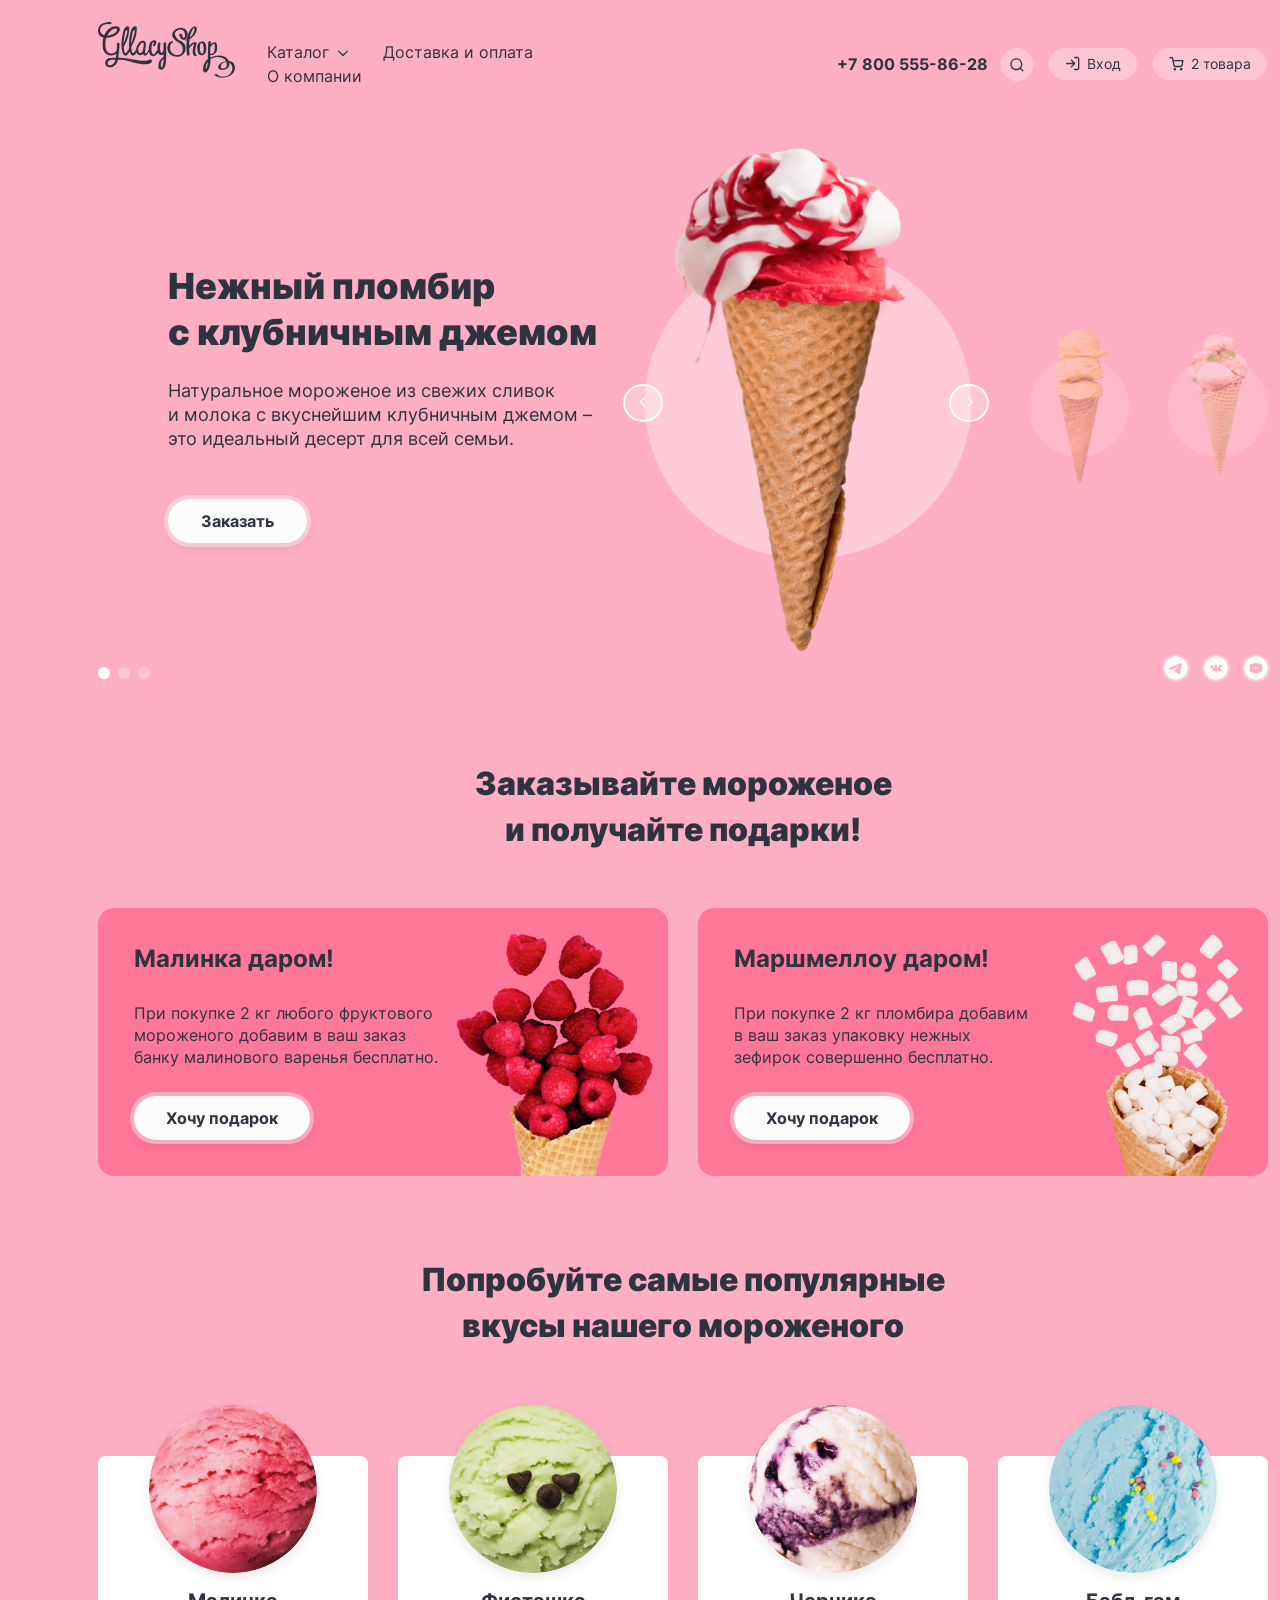
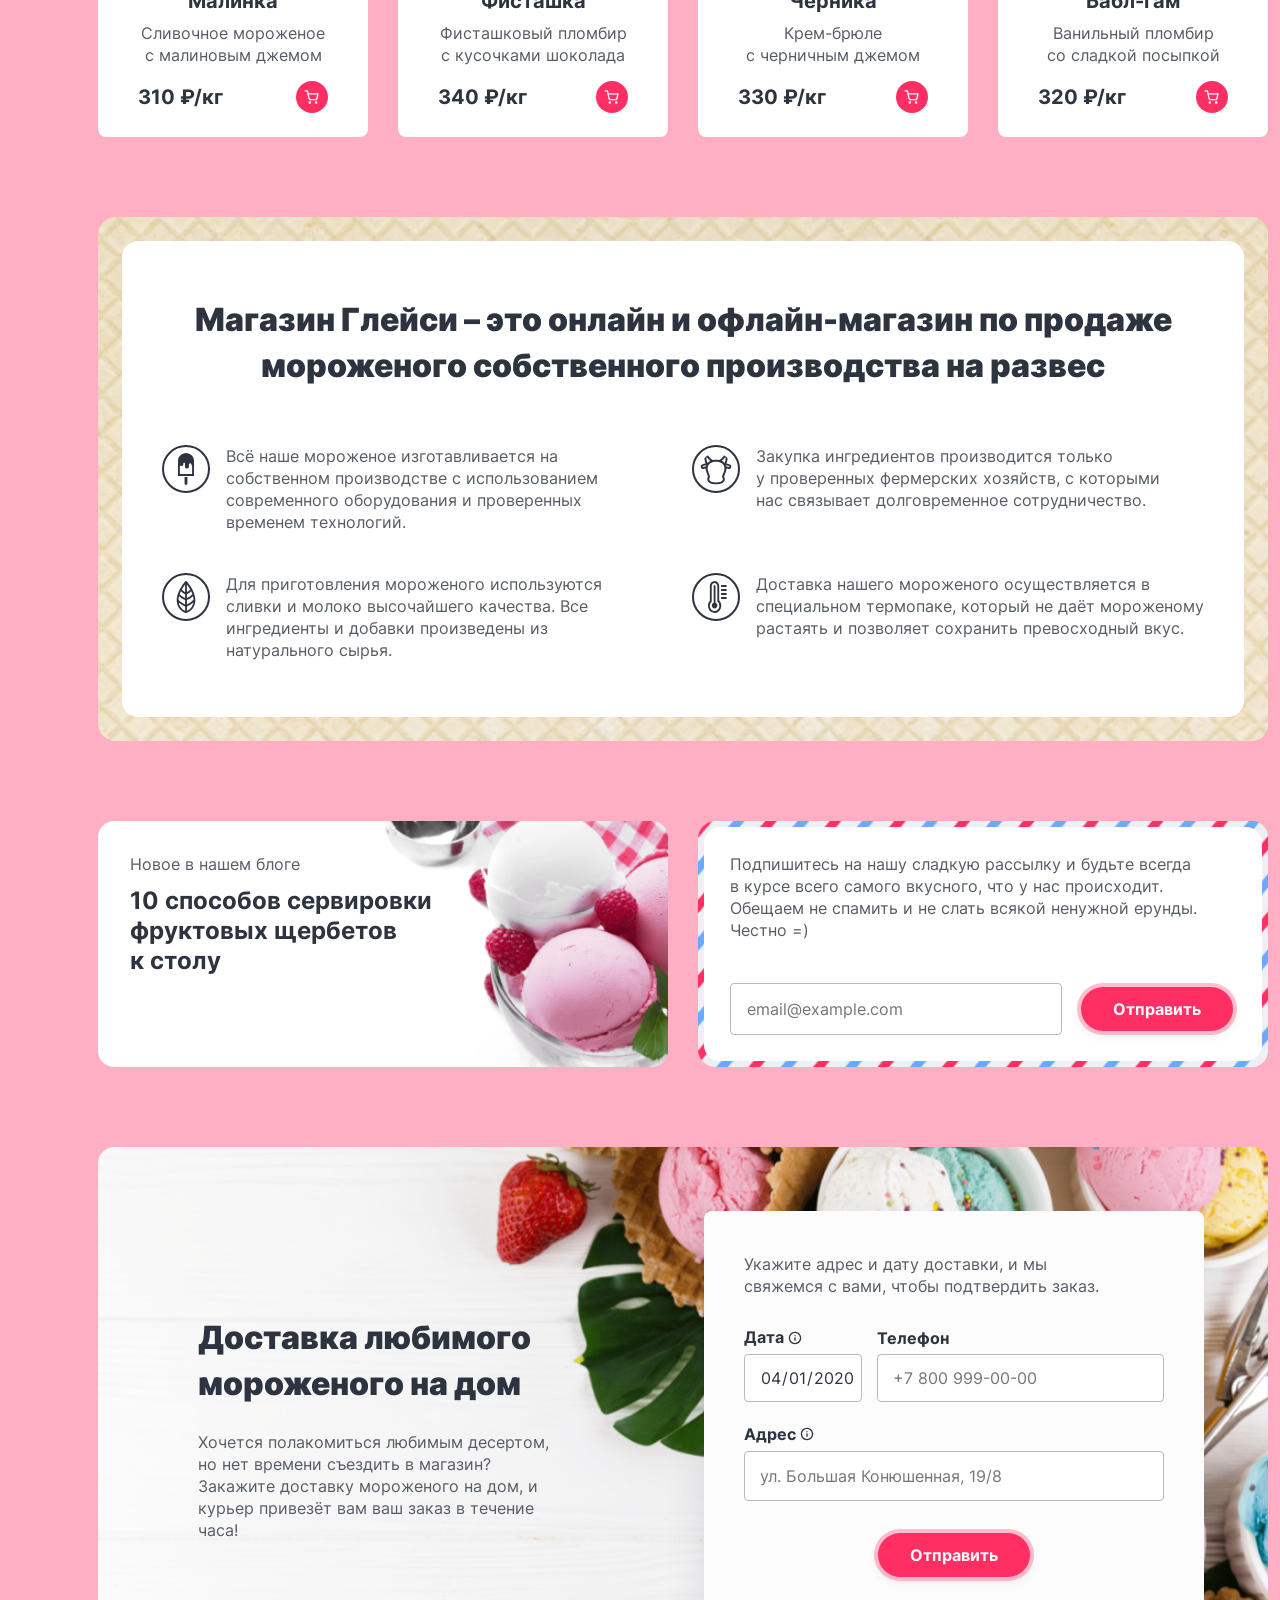
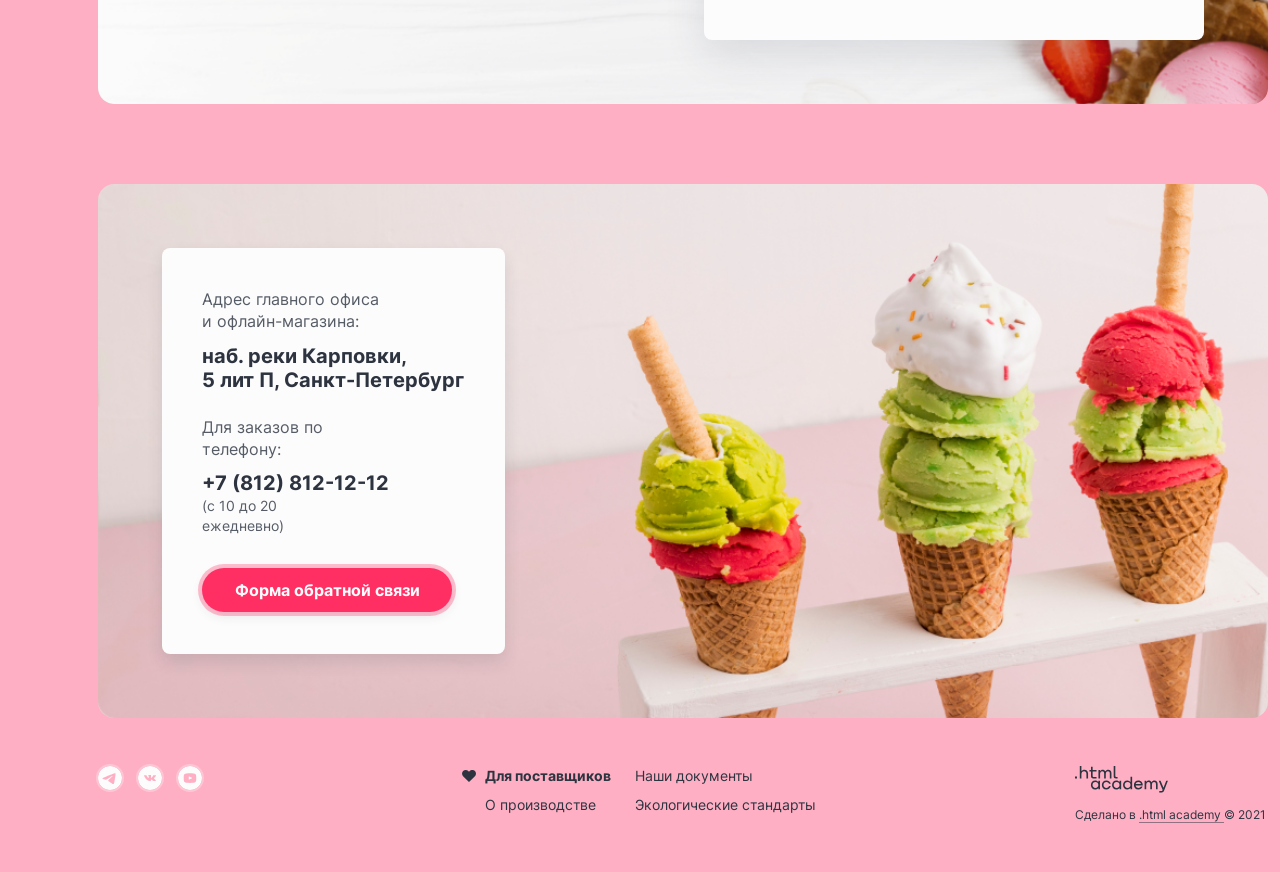
==== commit a009af28: "last changes - 15 Nov" ====
--- a/index.html
+++ b/index.html
@@ -237,8 +237,8 @@
                       d="M1.16667 2.10794C0.798477 2.10794 0.5 2.40642 0.5 2.77461C0.5 3.1428 0.798477 3.44127 1.16667 3.44127H2.93794L3.40537 5.77666C3.40821 5.79461 3.41176 5.81232 3.416 5.82976L4.38338 10.6631L4.3835 10.6637C4.46706 11.0837 4.69562 11.4609 5.02921 11.7295C5.36111 11.9967 5.77595 12.1393 6.20183 12.1328H11.8225C12.2484 12.1393 12.6633 11.9967 12.9952 11.7295C13.3289 11.4608 13.5575 11.0833 13.641 10.6631L13.641 10.6631L13.642 10.6581L14.5691 5.79666C14.6063 5.60149 14.5545 5.39989 14.4279 5.24681C14.3012 5.09372 14.1129 5.00511 13.9142 5.00511H4.61072L4.1381 2.64377C4.07574 2.3322 3.80215 2.10794 3.4844 2.10794H1.16667ZM5.69098 10.4024L4.87759 6.33844H13.1084L12.3328 10.4053C12.31 10.5178 12.2485 10.6188 12.1591 10.6909C12.0691 10.7633 11.9565 10.8018 11.841 10.7996L11.841 10.7994H11.8282H6.19614V10.7993L6.18337 10.7996C6.06787 10.8018 5.95528 10.7633 5.8653 10.6909C5.77531 10.6184 5.71368 10.5166 5.69117 10.4033L5.69098 10.4024ZM4.55739 14.3634C4.55739 13.6754 5.1151 13.1177 5.80307 13.1177C6.49105 13.1177 7.04876 13.6754 7.04876 14.3634C7.04876 15.0513 6.49105 15.6091 5.80307 15.6091C5.1151 15.6091 4.55739 15.0513 4.55739 14.3634ZM10.9307 14.3634C10.9307 13.6754 11.4884 13.1177 12.1764 13.1177C12.8644 13.1177 13.4221 13.6754 13.4221 14.3634C13.4221 15.0513 12.8644 15.6091 12.1764 15.6091C11.4884 15.6091 10.9307 15.0513 10.9307 14.3634Z"
                       fill="#2D3440"
                     /></svg
-                  >2 товара</a
-                >
+                  >2 товара
+                </a>
                 <!-- Popover  Cart 2 Товара-->
                 <div class="popover popover-cart">
                   <div class="popover-cart-content">
@@ -262,6 +262,7 @@
                         <button class="popover-item-close" type="button">
                           <svg
                             class="popover-item-cross"
+                            aria-label="Удалить товар."
                             xmlns="http://www.w3.org/2000/svg"
                             width="16"
                             height="16"
@@ -295,6 +296,7 @@
                         <button class="popover-item-close" type="button">
                           <svg
                             class="popover-item-cross"
+                            aria-label="Удалить товар."
                             xmlns="http://www.w3.org/2000/svg"
                             width="16"
                             height="16"
@@ -312,7 +314,7 @@
                       </li>
                     </ul>
                     <div class="popover-bottom">
-                      <a class="popover-cart-button-link pink-button">
+                      <a class="popover-cart-button-link pink-button" href="">
                         Оформить заказ</a
                       >
                       <span class="sum">Итого: 790 ₽</span>
@@ -320,12 +322,12 @@
                   </div>
                 </div>
 
-                <!-- Popover Cart Empty - чтобы раскомментировать эту часть кода, для начала необходимо закомментировать часть - Popover  Cart 2 Товара->
-                <!-- <div class="popover popover-empty">
+                <!-- Popover Cart Empty - чтобы расcкомментировать эту часть кода, для начала необходимо закомментировать часть - Popover  Cart 2 Товара -->
+                <div class="popover popover-empty">
                   <div class="popover-cart-empty">
                     <p class="title-empty">Ваша корзина пока пуста</p>
                   </div>
-                </div> -->
+                </div>
               </li>
             </ul>
           </div>
@@ -468,7 +470,7 @@
         <div class="slider-item-social">
           <ul class="social-list">
             <li class="social-item">
-              <a class="social-link" href="">
+              <a class="social-link" href="https://t.me/htmlacademy">
                 <svg
                   class="social telegram"
                   aria-label="Телеграм."
@@ -1049,11 +1051,6 @@
                     >
                   </span>
                 </span>
-                <!-- <label
-                  class="delivery-label delivery-item-adress"
-                  for="delivery-adress"
-                  >Адрес</label
-                > -->
                 <input
                   class="delivery-form-field field-adress field"
                   type="text"
--- a/styles/styles.css
+++ b/styles/styles.css
@@ -127,6 +127,8 @@
   right: 16px;
   top: 50%;
   transform: translateY(-50%);
+  margin-left: 6px;
+  /* margin-top: 11px; */
 }
 
 .main-navigation-item.active .dropdown-item-svg {
@@ -352,12 +354,15 @@
 .user-navigation-link-enter,
 .user-navigation-link-cart {
   padding: 6px 16px;
+  /* margin-left: 16px; */
 }
 
 .enter,
 .cart {
   padding-right: 6px;
   padding-top: 1px;
+  width: 16px;
+  height: 17px;
 }
 
 /* Class Active User Navigation*/
@@ -822,9 +827,12 @@
   padding: 0;
   width: 1170px;
   list-style: none;
-  display: flex;
+  /* display: flex;
   flex-wrap: wrap;
-  justify-content: space-between;
+  justify-content: space-between; */
+  display: grid;
+  grid-template-columns: repeat(4, 270px);
+  gap: 40px 30px;
 }
 
 .product-card {
@@ -909,6 +917,8 @@
   top: 50%;
   left: 50%;
   transform: translate(-50%, -50%);
+  width: 16px;
+  height: 16px;
 }
 
 .product-buy:hover {
@@ -1028,6 +1038,7 @@
   background-image: url("../images/background-subscription.jpg");
   border-radius: 16px;
   background-repeat: no-repeat;
+  background-size: cover;
 }
 
 .article-text {
@@ -1285,7 +1296,7 @@
   height: 14px;
   position: absolute;
   left: 0;
-  top: 0;
+  top: 1px;
 }
 
 .tooltip-text {
@@ -1399,6 +1410,29 @@
 .field-date {
   width: 101px;
 }
+
+.field-date[type="date"]::-webkit-calendar-picker-indicator {
+  -webkit-appearance: none;
+}
+
+/* .field-date[type="date"]::-webkit-calendar-picker-indicator {
+  visibility: hidden;
+} */
+
+.field-date[type="date"]::-webkit-inner-spin-button,
+.field-date[type="date"]::-webkit-calendar-picker-indicator {
+  display: none;
+  -webkit-appearance: none;
+}
+
+.field-date[type="date"]::-webkit-calendar-picker-indicator {
+  display: none;
+  color: transparent;
+}
+
+/* .field-date[type="date"]::-moz-calendar-picker-indicator {
+  display: none;
+} */
 
 .field-phone {
   width: 268px;
@@ -1744,7 +1778,7 @@
 }
 
 .field-enter-password {
-  background-image: url("../images/password-enter.svg");
+  /* background-image: url("../images/password-enter.svg"); */
   background-repeat: no-repeat;
   background-position: 15px 20px;
   height: 44px;
@@ -2223,6 +2257,10 @@
   background-position: top 10px right 13px;
   background-repeat: no-repeat;
   cursor: pointer;
+
+  -webkit-appearance: none;
+  -moz-appearance: none;
+  appearance: none;
 }
 
 .select-control:hover {
@@ -2236,12 +2274,6 @@
 .select-control:focus-visible {
   box-shadow: inset 0 0 0 2px rgba(252, 252, 252, 1);
   outline: none;
-}
-
-select {
-  -webkit-appearance: none;
-  -moz-appearance: none;
-  appearance: none;
 }
 
 /* Price */
@@ -2456,7 +2488,8 @@
 }
 
 .control-input {
-  position: relative;
+  /* position: relative; */
+  position: absolute;
 }
 
 .control-input[type="checkbox"]:checked + .checkbox-control-mark {
@@ -2466,6 +2499,14 @@
 
 .control-input[type="checkbox"]:checked ~ .checked-svg {
   display: block;
+}
+
+.control:hover .checkbox-control-mark {
+  border: 2px solid rgba(252, 252, 252, 1);
+}
+
+.control:hover path {
+  fill: #fcfcfc;
 }
 
 /* Checkbox Focus */
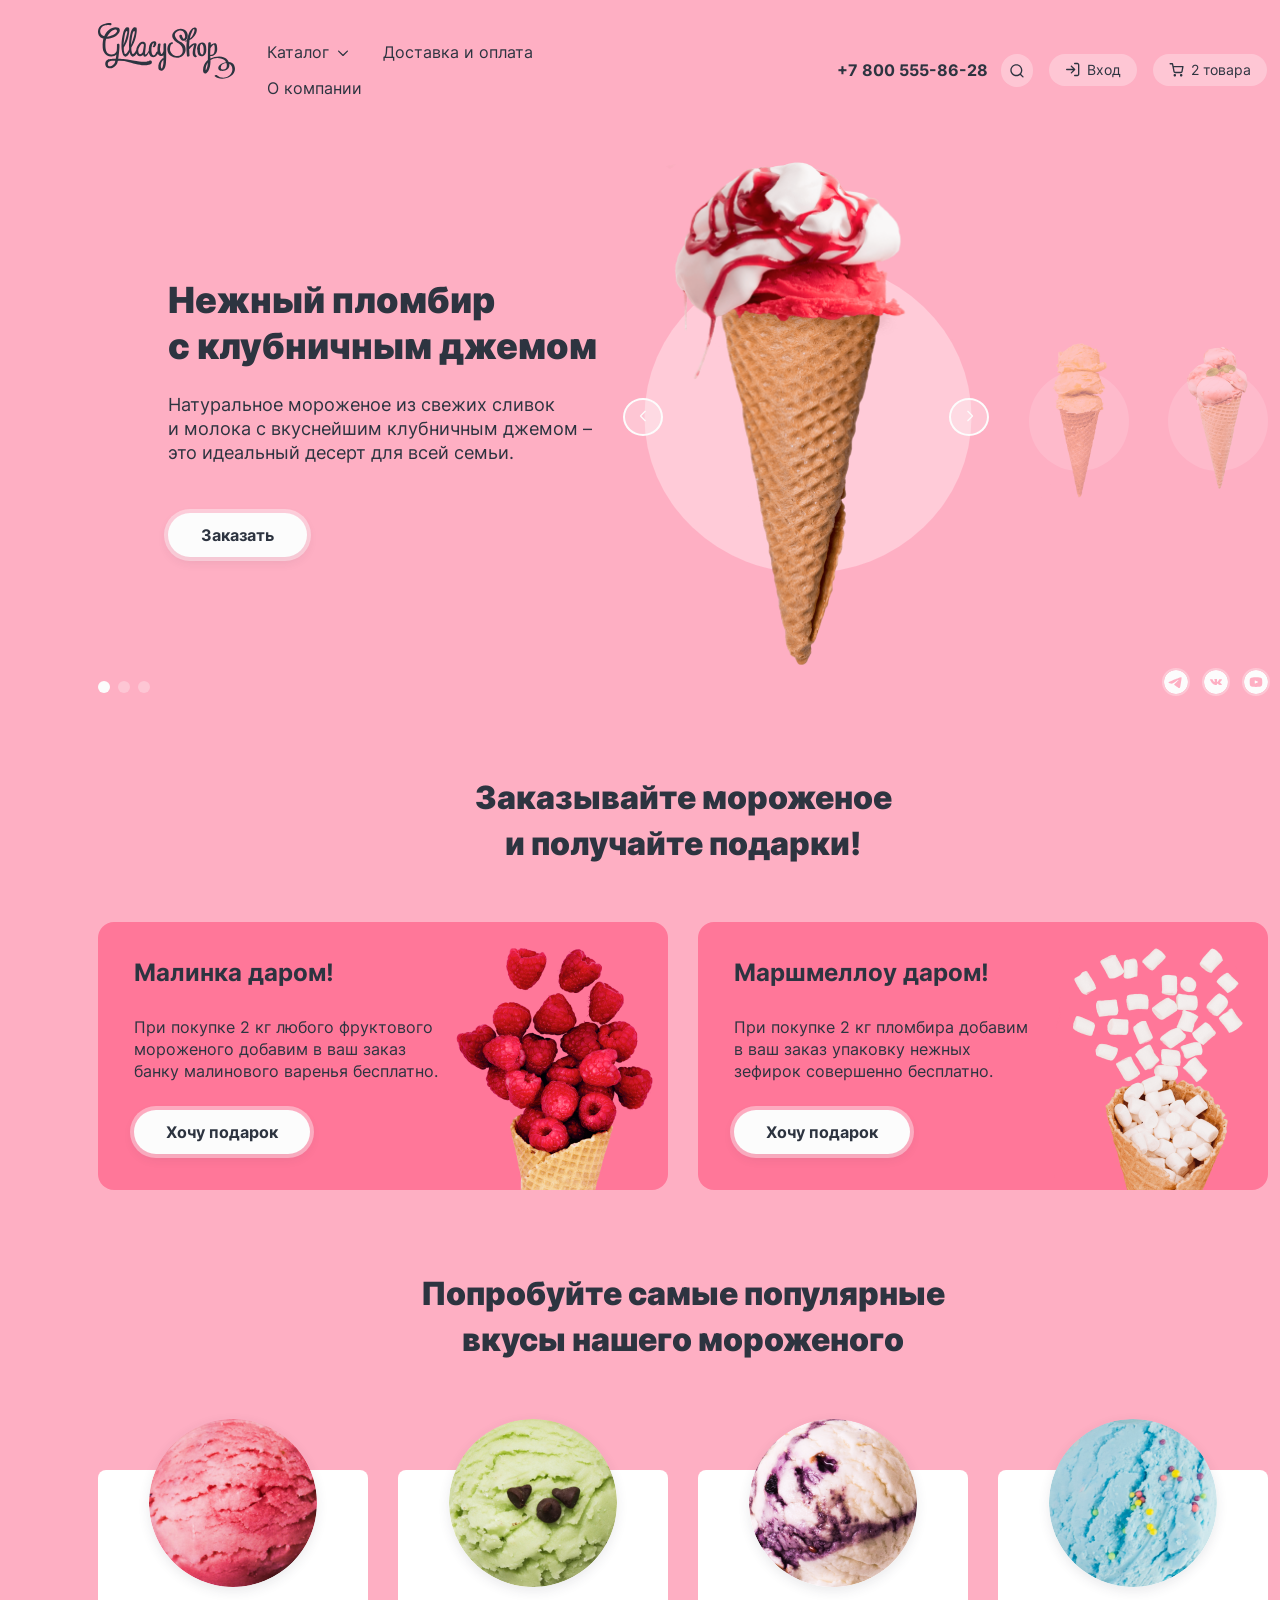
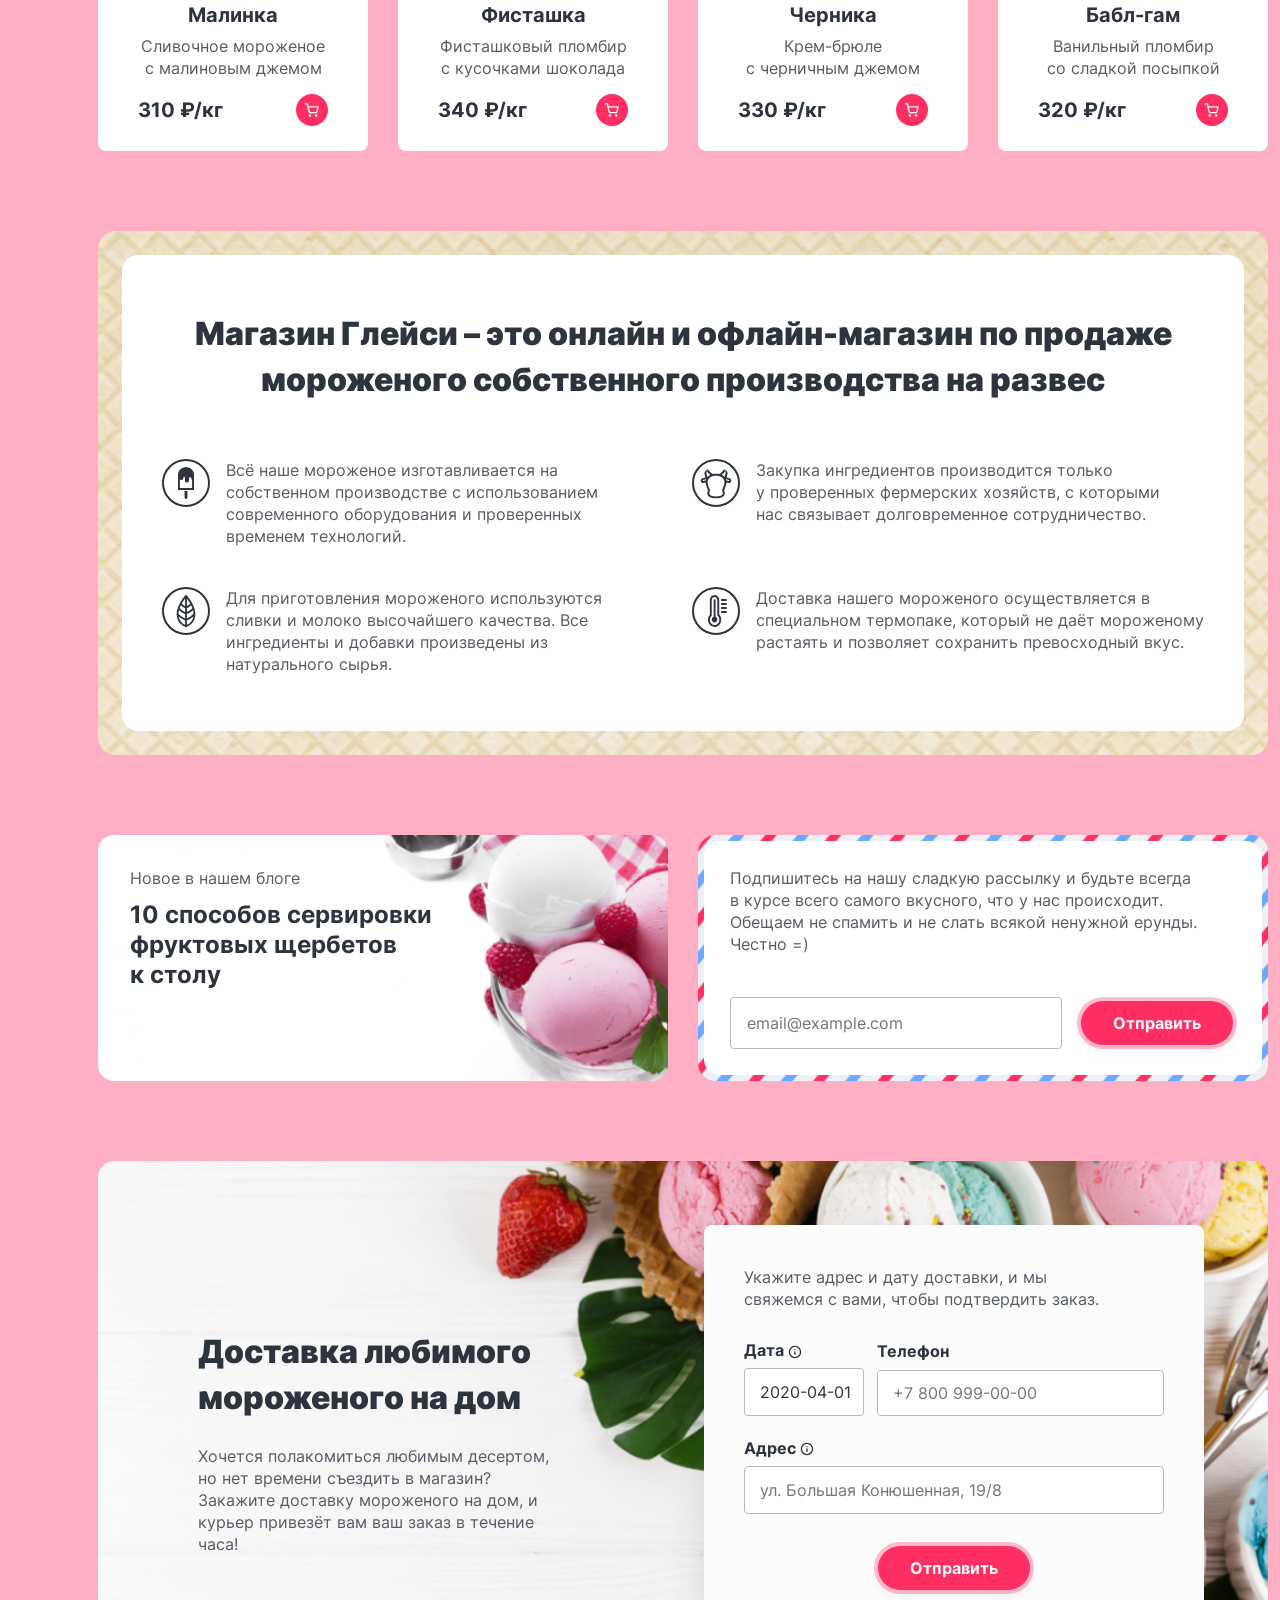
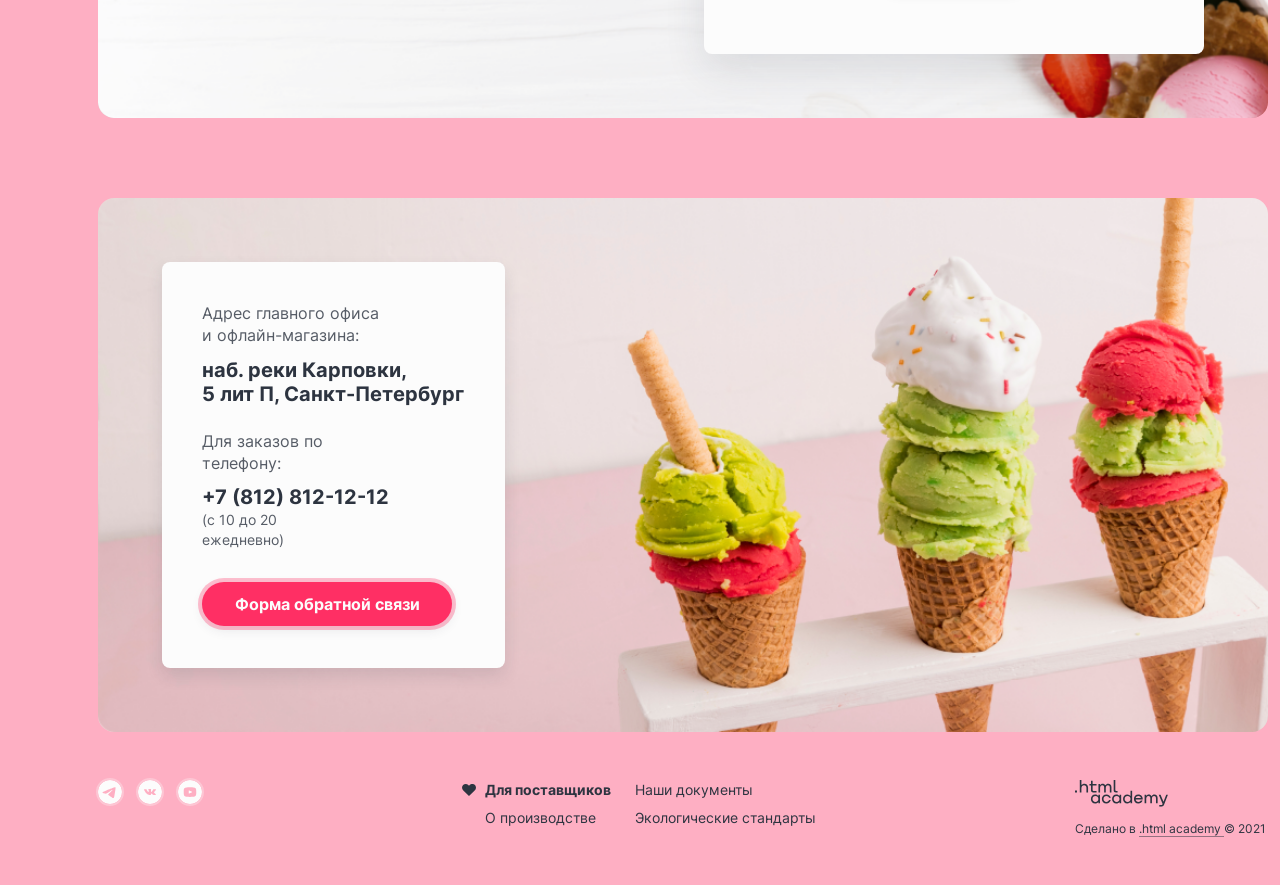
==== commit 4efe04a7: "path + pixel-perfect - 15 Nov" ====
--- a/index.html
+++ b/index.html
@@ -35,13 +35,12 @@
                     width="16"
                     height="17"
                     viewBox="0 0 16 17"
-                    fill="none"
+                    fill="#2D3440"
                   >
                     <path
                       fill-rule="evenodd"
                       clip-rule="evenodd"
                       d="M3.80812 7.05317C3.54777 6.79282 3.12566 6.79282 2.86531 7.05317C2.60496 7.31352 2.60496 7.73563 2.86531 7.99598L7.52565 12.6563C7.52771 12.6584 7.52979 12.6606 7.53189 12.6626C7.66259 12.7933 7.83404 12.8584 8.00534 12.8579C8.1753 12.8574 8.34511 12.7923 8.47478 12.6626C8.47687 12.6606 8.47894 12.6585 8.48099 12.6564L13.1414 7.99598C13.4017 7.73563 13.4017 7.31352 13.1414 7.05317C12.881 6.79282 12.4589 6.79282 12.1986 7.05317L8.00334 11.2484L3.80812 7.05317Z"
-                      fill="#2D3440"
                     /></svg
                 ></a>
                 <!-- Catalog Dropdown List -->
@@ -97,18 +96,16 @@
                     width="16"
                     height="17"
                     viewBox="0 0 16 17"
-                    fill="none"
+                    fill="#2D3440"
                   >
                     <path
                       fill-rule="evenodd"
                       clip-rule="evenodd"
                       d="M2.66329 8.18794C2.66329 5.61061 4.75263 3.52128 7.32996 3.52128C9.90729 3.52128 11.9966 5.61061 11.9966 8.18794C11.9966 9.44522 11.4994 10.5864 10.6909 11.4255C10.6681 11.443 10.6461 11.4623 10.6252 11.4832C10.6043 11.5041 10.585 11.5261 10.5675 11.5489C9.72835 12.3574 8.58722 12.8546 7.32996 12.8546C4.75263 12.8546 2.66329 10.7653 2.66329 8.18794ZM11.0751 12.8759C10.0486 13.697 8.74662 14.1879 7.32996 14.1879C4.01625 14.1879 1.32996 11.5017 1.32996 8.18794C1.32996 4.87423 4.01625 2.18794 7.32996 2.18794C10.6437 2.18794 13.33 4.87423 13.33 8.18794C13.33 9.60463 12.839 10.9066 12.0179 11.9331L14.468 14.3832C14.7284 14.6436 14.7284 15.0657 14.468 15.326C14.2077 15.5864 13.7855 15.5864 13.5252 15.326L11.0751 12.8759Z"
-                      fill="#2D3440"
                     />
                   </svg>
                 </a>
 
-                <!-- Все Popovers появляются при классе active -->
                 <!-- Popover Search -->
                 <div class="popover popover-search">
                   <div class="popover-search-content">
@@ -149,13 +146,12 @@
                     width="16"
                     height="17"
                     viewBox="0 0 16 17"
-                    fill="none"
+                    fill="#2D3440"
                   >
                     <path
                       fill-rule="evenodd"
                       clip-rule="evenodd"
                       d="M9 2.52461C9 2.15642 9.29848 1.85794 9.66667 1.85794H12.3333C12.8638 1.85794 13.3725 2.06865 13.7475 2.44373C14.1226 2.8188 14.3333 3.32751 14.3333 3.85794V13.1913C14.3333 13.7217 14.1226 14.2304 13.7475 14.6055C13.3725 14.9806 12.8638 15.1913 12.3333 15.1913H9.66667C9.29848 15.1913 9 14.8928 9 14.5246C9 14.1564 9.29848 13.8579 9.66667 13.8579H12.3333C12.5101 13.8579 12.6797 13.7877 12.8047 13.6627C12.9298 13.5377 13 13.3681 13 13.1913V3.85794C13 3.68113 12.9298 3.51156 12.8047 3.38654C12.6797 3.26151 12.5101 3.19127 12.3333 3.19127H9.66667C9.29848 3.19127 9 2.8928 9 2.52461ZM5.86189 4.71987C6.12224 4.45952 6.54435 4.45952 6.8047 4.71987L10.1338 8.04897C10.1509 8.06579 10.1671 8.08353 10.1824 8.1021C10.2142 8.1409 10.2411 8.18246 10.2628 8.22589C10.3079 8.31575 10.3333 8.41721 10.3333 8.52461C10.3333 8.63323 10.3074 8.73579 10.2613 8.8264C10.241 8.86635 10.2164 8.90469 10.1876 8.94072C10.1708 8.96172 10.1527 8.98169 10.1335 9.0005L6.8047 12.3293C6.54435 12.5897 6.12224 12.5897 5.86189 12.3293C5.60154 12.069 5.60154 11.6469 5.86189 11.3865L8.05715 9.19127H1.66667C1.29848 9.19127 1 8.8928 1 8.52461C1 8.15642 1.29848 7.85794 1.66667 7.85794H8.05715L5.86189 5.66268C5.60154 5.40233 5.60154 4.98022 5.86189 4.71987Z"
-                      fill="#2D3440"
                     /></svg
                   >Вход
                 </a>
@@ -186,7 +182,7 @@
                           <input
                             class="field field-enter field-enter-password"
                             type="password"
-                            placeholder=""
+                            placeholder="Введите пароль"
                             name="password-gllacy"
                             id="password-gllacy"
                             required
@@ -229,13 +225,12 @@
                     width="16"
                     height="17"
                     viewBox="0 0 16 17"
-                    fill="none"
+                    fill="#2D3440"
                   >
                     <path
                       fill-rule="evenodd"
                       clip-rule="evenodd"
                       d="M1.16667 2.10794C0.798477 2.10794 0.5 2.40642 0.5 2.77461C0.5 3.1428 0.798477 3.44127 1.16667 3.44127H2.93794L3.40537 5.77666C3.40821 5.79461 3.41176 5.81232 3.416 5.82976L4.38338 10.6631L4.3835 10.6637C4.46706 11.0837 4.69562 11.4609 5.02921 11.7295C5.36111 11.9967 5.77595 12.1393 6.20183 12.1328H11.8225C12.2484 12.1393 12.6633 11.9967 12.9952 11.7295C13.3289 11.4608 13.5575 11.0833 13.641 10.6631L13.641 10.6631L13.642 10.6581L14.5691 5.79666C14.6063 5.60149 14.5545 5.39989 14.4279 5.24681C14.3012 5.09372 14.1129 5.00511 13.9142 5.00511H4.61072L4.1381 2.64377C4.07574 2.3322 3.80215 2.10794 3.4844 2.10794H1.16667ZM5.69098 10.4024L4.87759 6.33844H13.1084L12.3328 10.4053C12.31 10.5178 12.2485 10.6188 12.1591 10.6909C12.0691 10.7633 11.9565 10.8018 11.841 10.7996L11.841 10.7994H11.8282H6.19614V10.7993L6.18337 10.7996C6.06787 10.8018 5.95528 10.7633 5.8653 10.6909C5.77531 10.6184 5.71368 10.5166 5.69117 10.4033L5.69098 10.4024ZM4.55739 14.3634C4.55739 13.6754 5.1151 13.1177 5.80307 13.1177C6.49105 13.1177 7.04876 13.6754 7.04876 14.3634C7.04876 15.0513 6.49105 15.6091 5.80307 15.6091C5.1151 15.6091 4.55739 15.0513 4.55739 14.3634ZM10.9307 14.3634C10.9307 13.6754 11.4884 13.1177 12.1764 13.1177C12.8644 13.1177 13.4221 13.6754 13.4221 14.3634C13.4221 15.0513 12.8644 15.6091 12.1764 15.6091C11.4884 15.6091 10.9307 15.0513 10.9307 14.3634Z"
-                      fill="#2D3440"
                     /></svg
                   >2 товара
                 </a>
@@ -259,10 +254,13 @@
                           </div>
                         </a>
                         <p class="popover-item-price">310 ₽</p>
-                        <button class="popover-item-close" type="button">
+                        <button
+                          class="popover-item-close"
+                          type="button"
+                          aria-label="Удалить товар из корзины."
+                        >
                           <svg
                             class="popover-item-cross"
-                            aria-label="Удалить товар."
                             xmlns="http://www.w3.org/2000/svg"
                             width="16"
                             height="16"
@@ -293,10 +291,13 @@
                           </div>
                         </a>
                         <p class="popover-item-price">480 ₽</p>
-                        <button class="popover-item-close" type="button">
+                        <button
+                          class="popover-item-close"
+                          type="button"
+                          aria-label="Удалить товар из корзины."
+                        >
                           <svg
                             class="popover-item-cross"
-                            aria-label="Удалить товар."
                             xmlns="http://www.w3.org/2000/svg"
                             width="16"
                             height="16"
@@ -434,13 +435,12 @@
               width="17"
               height="16"
               viewBox="0 0 17 16"
-              fill="none"
+              fill="#FCFCFC"
             >
               <path
                 fill-rule="evenodd"
                 clip-rule="evenodd"
                 d="M9.71044 13.1352C9.97014 13.3949 10.3912 13.3949 10.6509 13.1352C10.9106 12.8755 10.9106 12.4545 10.6509 12.1948L6.44961 7.99351L10.6509 3.79219C10.9106 3.53249 10.9106 3.11144 10.6509 2.85174C10.3912 2.59204 9.97017 2.59204 9.71048 2.85174L5.04176 7.52045C5.04081 7.52139 5.03987 7.52233 5.03892 7.52328C4.77922 7.78298 4.77922 8.20403 5.03892 8.46373L9.71044 13.1352Z"
-                fill="#FCFCFC"
               />
             </svg>
           </button>
@@ -454,13 +454,12 @@
               width="17"
               height="16"
               viewBox="0 0 17 16"
-              fill="none"
+              fill="#FCFCFC"
             >
               <path
                 fill-rule="evenodd"
                 clip-rule="evenodd"
                 d="M7.28956 2.86476C7.02986 2.60506 6.60881 2.60506 6.34911 2.86476C6.08941 3.12446 6.08941 3.54551 6.34911 3.80521L10.5504 8.00649L6.34907 12.2078C6.08937 12.4675 6.08937 12.8886 6.34907 13.1483C6.60877 13.408 7.02982 13.408 7.28952 13.1483L11.9582 8.47955C11.9592 8.47861 11.9601 8.47767 11.9611 8.47672C12.2208 8.21702 12.2208 7.79597 11.9611 7.53627L7.28956 2.86476Z"
-                fill="#FCFCFC"
               />
             </svg>
           </button>
@@ -618,13 +617,12 @@
                       width="16"
                       height="16"
                       viewBox="0 0 16 16"
-                      fill="none"
+                      fill="#FCFCFC"
                     >
                       <path
                         fill-rule="evenodd"
                         clip-rule="evenodd"
                         d="M1.16667 1.25C0.798477 1.25 0.5 1.54848 0.5 1.91667C0.5 2.28486 0.798477 2.58333 1.16667 2.58333H2.93794L3.40537 4.91872C3.40821 4.93667 3.41176 4.95438 3.416 4.97182L4.38338 9.80515L4.3835 9.80571C4.46706 10.2257 4.69562 10.603 5.02921 10.8715C5.36111 11.1387 5.77595 11.2813 6.20183 11.2748H11.8225C12.2484 11.2813 12.6633 11.1387 12.9952 10.8715C13.3289 10.6029 13.5575 10.2254 13.641 9.80515L13.641 9.80515L13.642 9.80016L14.5691 4.93872C14.6063 4.74355 14.5545 4.54195 14.4279 4.38887C14.3012 4.23578 14.1129 4.14716 13.9142 4.14716H4.61072L4.1381 1.78583C4.07574 1.47426 3.80215 1.25 3.4844 1.25H1.16667ZM5.69098 9.54444L4.87759 5.4805H13.1084L12.3328 9.54736C12.31 9.65988 12.2485 9.7609 12.1591 9.83291C12.0691 9.90535 11.9565 9.94383 11.841 9.94162L11.841 9.94149H11.8282H6.19614V9.94137L6.18337 9.94162C6.06787 9.94383 5.95528 9.90535 5.8653 9.83291C5.77531 9.76048 5.71368 9.6587 5.69117 9.5454L5.69098 9.54444ZM4.55739 13.5054C4.55739 12.8175 5.1151 12.2597 5.80307 12.2597C6.49105 12.2597 7.04876 12.8175 7.04876 13.5054C7.04876 14.1934 6.49105 14.7511 5.80307 14.7511C5.1151 14.7511 4.55739 14.1934 4.55739 13.5054ZM10.9307 13.5054C10.9307 12.8175 11.4884 12.2597 12.1764 12.2597C12.8644 12.2597 13.4221 12.8175 13.4221 13.5054C13.4221 14.1934 12.8644 14.7511 12.1764 14.7511C11.4884 14.7511 10.9307 14.1934 10.9307 13.5054Z"
-                        fill="#FCFCFC"
                       />
                     </svg>
                   </button>
@@ -659,13 +657,12 @@
                       width="16"
                       height="16"
                       viewBox="0 0 16 16"
-                      fill="none"
+                      fill="#FCFCFC"
                     >
                       <path
                         fill-rule="evenodd"
                         clip-rule="evenodd"
                         d="M1.16667 1.25C0.798477 1.25 0.5 1.54848 0.5 1.91667C0.5 2.28486 0.798477 2.58333 1.16667 2.58333H2.93794L3.40537 4.91872C3.40821 4.93667 3.41176 4.95438 3.416 4.97182L4.38338 9.80515L4.3835 9.80571C4.46706 10.2257 4.69562 10.603 5.02921 10.8715C5.36111 11.1387 5.77595 11.2813 6.20183 11.2748H11.8225C12.2484 11.2813 12.6633 11.1387 12.9952 10.8715C13.3289 10.6029 13.5575 10.2254 13.641 9.80515L13.641 9.80515L13.642 9.80016L14.5691 4.93872C14.6063 4.74355 14.5545 4.54195 14.4279 4.38887C14.3012 4.23578 14.1129 4.14716 13.9142 4.14716H4.61072L4.1381 1.78583C4.07574 1.47426 3.80215 1.25 3.4844 1.25H1.16667ZM5.69098 9.54444L4.87759 5.4805H13.1084L12.3328 9.54736C12.31 9.65988 12.2485 9.7609 12.1591 9.83291C12.0691 9.90535 11.9565 9.94383 11.841 9.94162L11.841 9.94149H11.8282H6.19614V9.94137L6.18337 9.94162C6.06787 9.94383 5.95528 9.90535 5.8653 9.83291C5.77531 9.76048 5.71368 9.6587 5.69117 9.5454L5.69098 9.54444ZM4.55739 13.5054C4.55739 12.8175 5.1151 12.2597 5.80307 12.2597C6.49105 12.2597 7.04876 12.8175 7.04876 13.5054C7.04876 14.1934 6.49105 14.7511 5.80307 14.7511C5.1151 14.7511 4.55739 14.1934 4.55739 13.5054ZM10.9307 13.5054C10.9307 12.8175 11.4884 12.2597 12.1764 12.2597C12.8644 12.2597 13.4221 12.8175 13.4221 13.5054C13.4221 14.1934 12.8644 14.7511 12.1764 14.7511C11.4884 14.7511 10.9307 14.1934 10.9307 13.5054Z"
-                        fill="#FCFCFC"
                       />
                     </svg>
                   </button>
@@ -700,13 +697,12 @@
                       width="16"
                       height="16"
                       viewBox="0 0 16 16"
-                      fill="none"
+                      fill="#FCFCFC"
                     >
                       <path
                         fill-rule="evenodd"
                         clip-rule="evenodd"
                         d="M1.16667 1.25C0.798477 1.25 0.5 1.54848 0.5 1.91667C0.5 2.28486 0.798477 2.58333 1.16667 2.58333H2.93794L3.40537 4.91872C3.40821 4.93667 3.41176 4.95438 3.416 4.97182L4.38338 9.80515L4.3835 9.80571C4.46706 10.2257 4.69562 10.603 5.02921 10.8715C5.36111 11.1387 5.77595 11.2813 6.20183 11.2748H11.8225C12.2484 11.2813 12.6633 11.1387 12.9952 10.8715C13.3289 10.6029 13.5575 10.2254 13.641 9.80515L13.641 9.80515L13.642 9.80016L14.5691 4.93872C14.6063 4.74355 14.5545 4.54195 14.4279 4.38887C14.3012 4.23578 14.1129 4.14716 13.9142 4.14716H4.61072L4.1381 1.78583C4.07574 1.47426 3.80215 1.25 3.4844 1.25H1.16667ZM5.69098 9.54444L4.87759 5.4805H13.1084L12.3328 9.54736C12.31 9.65988 12.2485 9.7609 12.1591 9.83291C12.0691 9.90535 11.9565 9.94383 11.841 9.94162L11.841 9.94149H11.8282H6.19614V9.94137L6.18337 9.94162C6.06787 9.94383 5.95528 9.90535 5.8653 9.83291C5.77531 9.76048 5.71368 9.6587 5.69117 9.5454L5.69098 9.54444ZM4.55739 13.5054C4.55739 12.8175 5.1151 12.2597 5.80307 12.2597C6.49105 12.2597 7.04876 12.8175 7.04876 13.5054C7.04876 14.1934 6.49105 14.7511 5.80307 14.7511C5.1151 14.7511 4.55739 14.1934 4.55739 13.5054ZM10.9307 13.5054C10.9307 12.8175 11.4884 12.2597 12.1764 12.2597C12.8644 12.2597 13.4221 12.8175 13.4221 13.5054C13.4221 14.1934 12.8644 14.7511 12.1764 14.7511C11.4884 14.7511 10.9307 14.1934 10.9307 13.5054Z"
-                        fill="#FCFCFC"
                       />
                     </svg>
                   </button>
@@ -741,13 +737,12 @@
                       width="16"
                       height="16"
                       viewBox="0 0 16 16"
-                      fill="none"
+                      fill="#FCFCFC"
                     >
                       <path
                         fill-rule="evenodd"
                         clip-rule="evenodd"
                         d="M1.16667 1.25C0.798477 1.25 0.5 1.54848 0.5 1.91667C0.5 2.28486 0.798477 2.58333 1.16667 2.58333H2.93794L3.40537 4.91872C3.40821 4.93667 3.41176 4.95438 3.416 4.97182L4.38338 9.80515L4.3835 9.80571C4.46706 10.2257 4.69562 10.603 5.02921 10.8715C5.36111 11.1387 5.77595 11.2813 6.20183 11.2748H11.8225C12.2484 11.2813 12.6633 11.1387 12.9952 10.8715C13.3289 10.6029 13.5575 10.2254 13.641 9.80515L13.641 9.80515L13.642 9.80016L14.5691 4.93872C14.6063 4.74355 14.5545 4.54195 14.4279 4.38887C14.3012 4.23578 14.1129 4.14716 13.9142 4.14716H4.61072L4.1381 1.78583C4.07574 1.47426 3.80215 1.25 3.4844 1.25H1.16667ZM5.69098 9.54444L4.87759 5.4805H13.1084L12.3328 9.54736C12.31 9.65988 12.2485 9.7609 12.1591 9.83291C12.0691 9.90535 11.9565 9.94383 11.841 9.94162L11.841 9.94149H11.8282H6.19614V9.94137L6.18337 9.94162C6.06787 9.94383 5.95528 9.90535 5.8653 9.83291C5.77531 9.76048 5.71368 9.6587 5.69117 9.5454L5.69098 9.54444ZM4.55739 13.5054C4.55739 12.8175 5.1151 12.2597 5.80307 12.2597C6.49105 12.2597 7.04876 12.8175 7.04876 13.5054C7.04876 14.1934 6.49105 14.7511 5.80307 14.7511C5.1151 14.7511 4.55739 14.1934 4.55739 13.5054ZM10.9307 13.5054C10.9307 12.8175 11.4884 12.2597 12.1764 12.2597C12.8644 12.2597 13.4221 12.8175 13.4221 13.5054C13.4221 14.1934 12.8644 14.7511 12.1764 14.7511C11.4884 14.7511 10.9307 14.1934 10.9307 13.5054Z"
-                        fill="#FCFCFC"
                       />
                     </svg>
                   </button>
@@ -995,7 +990,7 @@
                 </span>
                 <input
                   class="delivery-form-field field-date field"
-                  type="date"
+                  type="text"
                   id="delivery-date"
                   name="delivery-date"
                   value="2020-04-01"
--- a/styles/styles.css
+++ b/styles/styles.css
@@ -76,7 +76,12 @@
 .container {
   margin: 0 auto;
   width: 1170px;
-  margin-bottom: -1px;
+  margin-top: -6px;
+  margin-bottom: -5px;
+}
+
+.main-logo {
+  margin-top: 7px;
 }
 
 .main-logo:hover {
@@ -128,11 +133,6 @@
   top: 50%;
   transform: translateY(-50%);
   margin-left: 6px;
-  /* margin-top: 11px; */
-}
-
-.main-navigation-item.active .dropdown-item-svg {
-  transform: translateY(-50%) rotate(180deg);
 }
 
 .main-navigation-link {
@@ -146,6 +146,7 @@
   position: relative;
   padding: 8px 16px 8px 16px;
   border-radius: 30px;
+  display: block;
 }
 
 .tabs-item-link {
@@ -173,7 +174,8 @@
   background-color: rgba(255, 74, 120, 1);
 }
 
-.main-navigation-item.active .main-navigation-link path {
+.main-navigation-item.active .dropdown-item-svg {
+  transform: translateY(-50%) rotate(180deg);
   fill: #fcfcfc;
 }
 
@@ -354,7 +356,6 @@
 .user-navigation-link-enter,
 .user-navigation-link-cart {
   padding: 6px 16px;
-  /* margin-left: 16px; */
 }
 
 .enter,
@@ -363,6 +364,7 @@
   padding-top: 1px;
   width: 16px;
   height: 17px;
+  flex-shrink: 0;
 }
 
 /* Class Active User Navigation*/
@@ -371,7 +373,15 @@
   background-color: rgba(255, 74, 120, 1);
 }
 
-.user-navigation-item.active .user-navigation-link path {
+.user-navigation-item.active .search {
+  fill: #fcfcfc;
+}
+
+.user-navigation-item.active .enter {
+  fill: #fcfcfc;
+}
+
+.user-navigation-item.active .cart {
   fill: #fcfcfc;
 }
 
@@ -644,7 +654,7 @@
   background-color: rgba(252, 252, 252, 1);
 }
 
-.slider-nav-button:hover .slider-nav-arrow path {
+.slider-nav-button:hover .slider-nav-arrow {
   fill: #2d3440;
 }
 
@@ -653,7 +663,7 @@
   background-color: rgba(252, 252, 252, 0.5);
 }
 
-.slider-nav-button:active .slider-nav-arrow path {
+.slider-nav-button:active .slider-nav-arrow {
   fill: #2d3440;
 }
 
@@ -663,7 +673,7 @@
   outline: none;
 }
 
-.slider-nav-button:focus-visible .slider-nav-arrow path {
+.slider-nav-button:focus-visible .slider-nav-arrow {
   fill: #2d3440;
 }
 
@@ -827,9 +837,6 @@
   padding: 0;
   width: 1170px;
   list-style: none;
-  /* display: flex;
-  flex-wrap: wrap;
-  justify-content: space-between; */
   display: grid;
   grid-template-columns: repeat(4, 270px);
   gap: 40px 30px;
@@ -860,7 +867,7 @@
 .product-container {
   border-radius: 8px;
   background-color: #ffffff;
-  padding: 133px 40px 24px;
+  padding: 133px 40px 25px;
 }
 
 .product-card-title-link {
@@ -872,7 +879,7 @@
 
 .product-card-title {
   margin: 0;
-  margin-bottom: 9px;
+  margin-bottom: 8px;
   font-size: 20px;
 }
 
@@ -910,6 +917,7 @@
   border-radius: 26px;
   cursor: pointer;
   position: relative;
+  flex-shrink: 0;
 }
 
 .product-cart-icon {
@@ -926,7 +934,7 @@
   box-shadow: 0 0 0 2px rgba(255, 47, 100, 1);
 }
 
-.product-buy:hover .product-cart-icon path {
+.product-buy:hover .product-cart-icon {
   fill: #2d3440;
 }
 
@@ -935,7 +943,7 @@
   box-shadow: 0 0 0 2px rgba(255, 47, 100, 1);
 }
 
-.product-buy:active .product-cart-icon path {
+.product-buy:active .product-cart-icon {
   fill: #2d3440;
 }
 
@@ -945,7 +953,7 @@
   outline: none;
 }
 
-.product-buy:focus-visible .product-cart-icon path {
+.product-buy:focus-visible .product-cart-icon {
   fill: #fcfcfc;
 }
 
@@ -954,7 +962,7 @@
   box-shadow: inset 0 0 0 2px rgba(185, 185, 185, 1);
 }
 
-.product-buy:disabled .product-cart-icon path {
+.product-buy:disabled .product-cart-icon {
   fill: #565c66;
 }
 
@@ -1221,7 +1229,7 @@
 
 .delivery-box-title {
   width: 380px;
-  margin: 42px 80px 28px 40px;
+  margin: 41px 80px 28px 40px;
   color: #565c66;
   font-family: "Inter", sans-serif;
   font-size: 16px;
@@ -1246,7 +1254,7 @@
 /* Tooltip Date */
 .tooltip-title-date,
 .tooltip-title-adress {
-  padding-right: 18px;
+  padding-right: 20px;
   position: relative;
 }
 
@@ -1268,7 +1276,7 @@
   display: block;
   color: #565c66;
   top: 5px;
-  left: 44px;
+  right: 2px;
 }
 
 /* Tooltip Address */
@@ -1296,7 +1304,7 @@
   height: 14px;
   position: absolute;
   left: 0;
-  top: 1px;
+  top: 2px;
 }
 
 .tooltip-text {
@@ -1369,7 +1377,7 @@
 }
 
 .delivery-form-field {
-  height: 46px;
+  height: 44px;
   color: #2d3440;
   font-family: "Inter", sans-serif;
   font-size: 16px;
@@ -1378,7 +1386,7 @@
   border-radius: 4px;
   border: 1px solid #b9b9b9;
   background: #ffffff;
-  margin-top: 5px;
+  margin-top: 6px;
   padding-left: 15px;
 }
 
@@ -1410,29 +1418,6 @@
 .field-date {
   width: 101px;
 }
-
-.field-date[type="date"]::-webkit-calendar-picker-indicator {
-  -webkit-appearance: none;
-}
-
-/* .field-date[type="date"]::-webkit-calendar-picker-indicator {
-  visibility: hidden;
-} */
-
-.field-date[type="date"]::-webkit-inner-spin-button,
-.field-date[type="date"]::-webkit-calendar-picker-indicator {
-  display: none;
-  -webkit-appearance: none;
-}
-
-.field-date[type="date"]::-webkit-calendar-picker-indicator {
-  display: none;
-  color: transparent;
-}
-
-/* .field-date[type="date"]::-moz-calendar-picker-indicator {
-  display: none;
-} */
 
 .field-phone {
   width: 268px;
@@ -1566,7 +1551,7 @@
   transform: translate(-50%, -50%);
   margin: auto;
   width: 442px;
-  height: 417px;
+  min-height: 417px;
   padding: 64px 64px 66px 64px;
   border: none;
   background-color: #fcfcfc;
@@ -1778,7 +1763,6 @@
 }
 
 .field-enter-password {
-  /* background-image: url("../images/password-enter.svg"); */
   background-repeat: no-repeat;
   background-position: 15px 20px;
   height: 44px;
@@ -1984,6 +1968,10 @@
   box-shadow: 0 0 0 4px #ffcbd8, 0 4px 12px 0 rgba(45, 52, 64, 0.1);
   cursor: pointer;
   padding: 12px 32px;
+}
+
+.popover-cart-button-link {
+  text-decoration: none;
 }
 
 .sum {
@@ -2066,7 +2054,7 @@
   width: 356px;
   display: grid;
   grid-template-columns: 150px 211px;
-  gap: 9px 0;
+  gap: 8px 0;
   margin-bottom: 9px;
   align-items: baseline;
 }
@@ -2147,6 +2135,7 @@
   width: 1170px;
   margin: 0 auto;
   margin-top: -5px;
+  margin-bottom: 1px;
 }
 
 .breadcrumbs-content {
@@ -2488,7 +2477,6 @@
 }
 
 .control-input {
-  /* position: relative; */
   position: absolute;
 }
 
@@ -2518,7 +2506,7 @@
   display: none;
 }
 
-.control-input[type="checkbox"]:checked:focus-visible ~ .checked-svg path {
+.control-input[type="checkbox"]:checked:focus-visible ~ .checked-svg {
   display: block;
   fill: #ffffff;
 }
@@ -2544,7 +2532,7 @@
   display: none;
 }
 
-.control-input[type="checkbox"]:checked:disabled ~ .checked-svg path {
+.control-input[type="checkbox"]:checked:disabled ~ .checked-svg {
   display: block;
   fill: rgba(45, 52, 64, 0.5);
 }
@@ -2596,7 +2584,7 @@
 
 /* Product list Catalog */
 .product {
-  margin-bottom: 16px;
+  margin-bottom: -2px;
 }
 
 .catalog-product-list {
